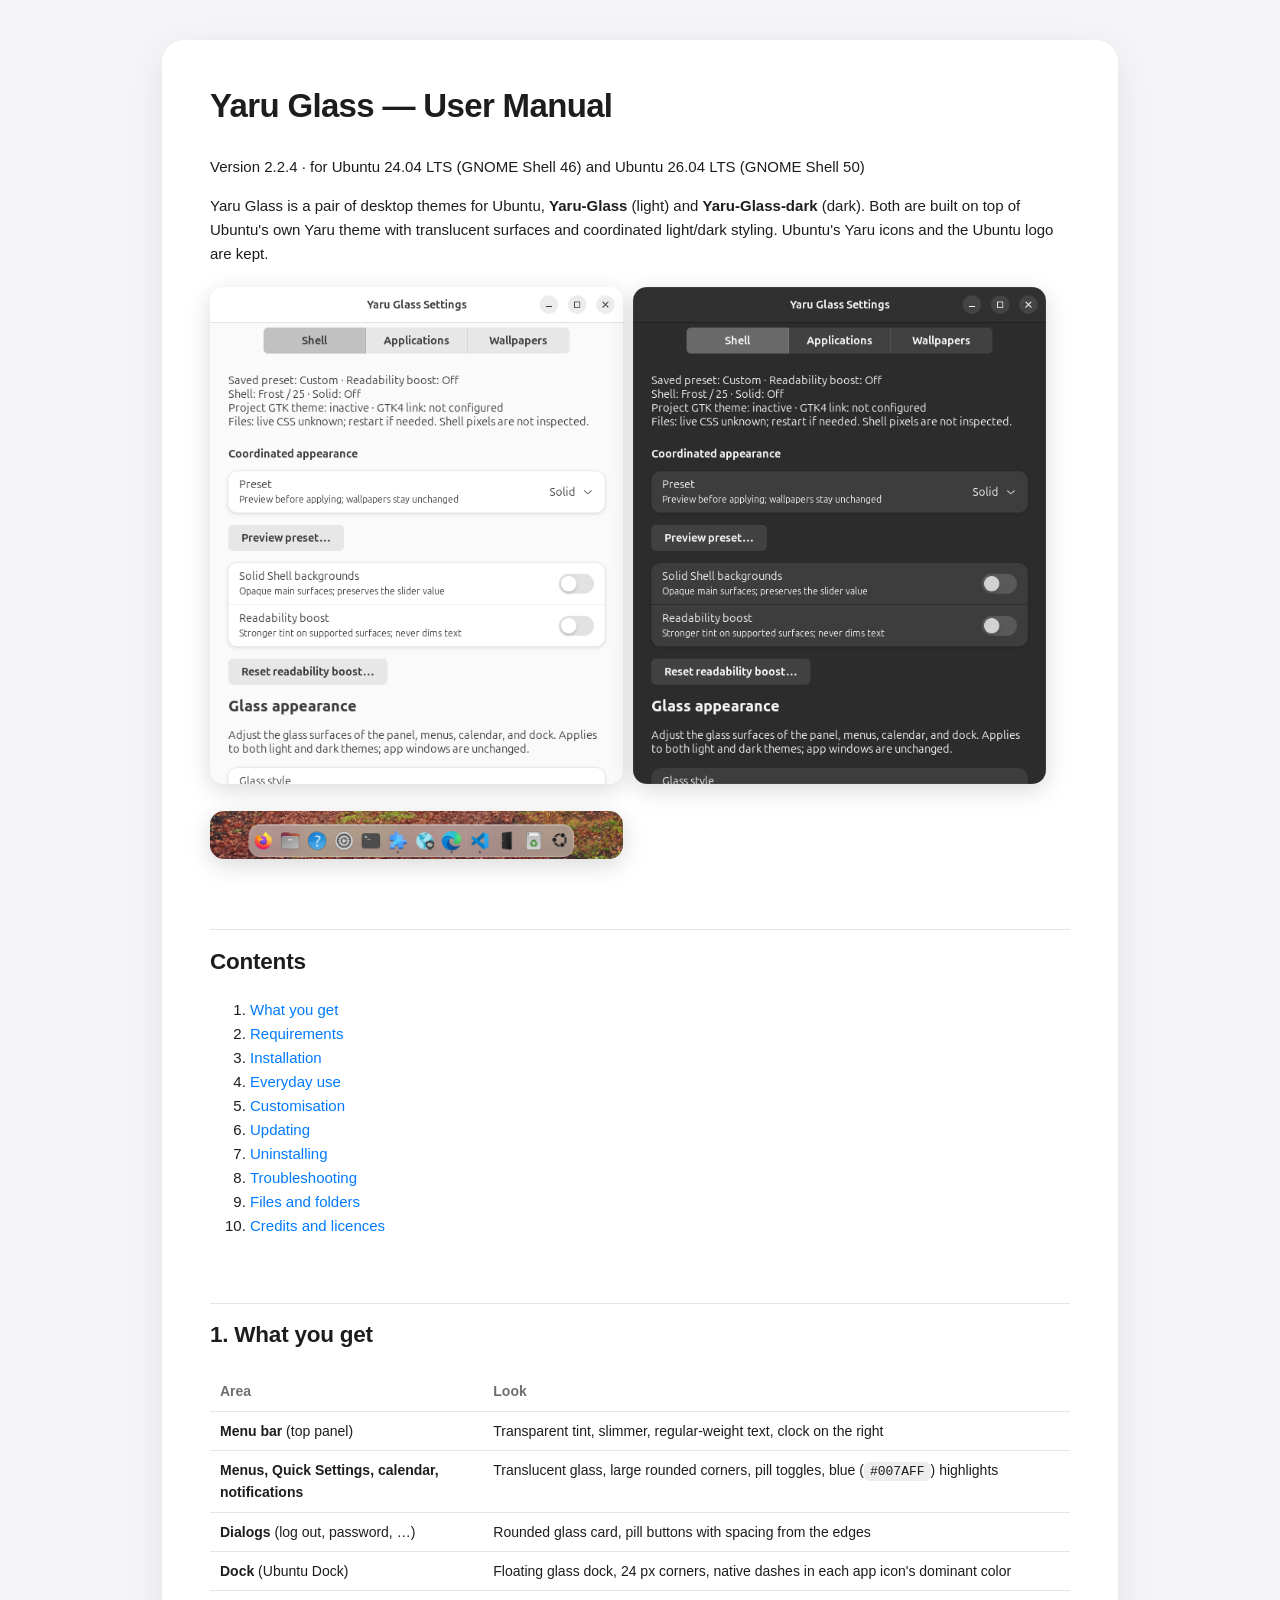
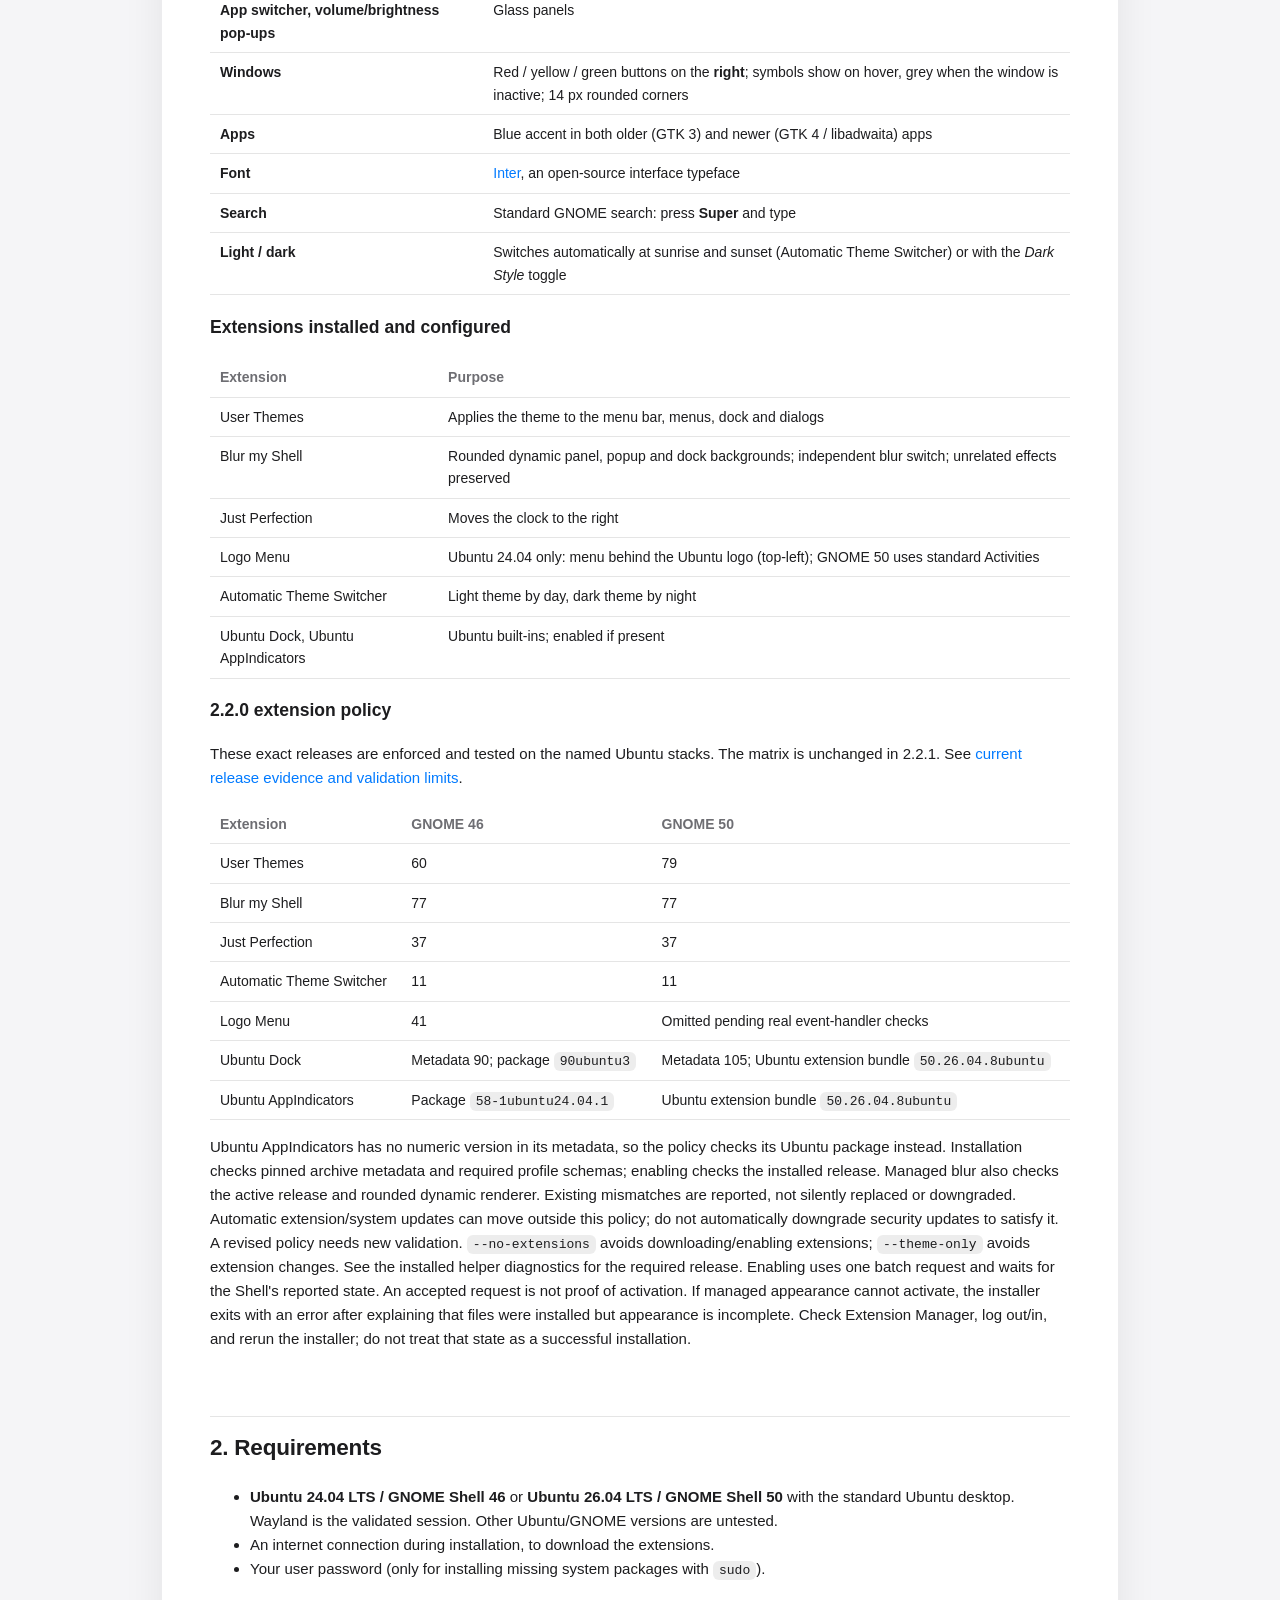
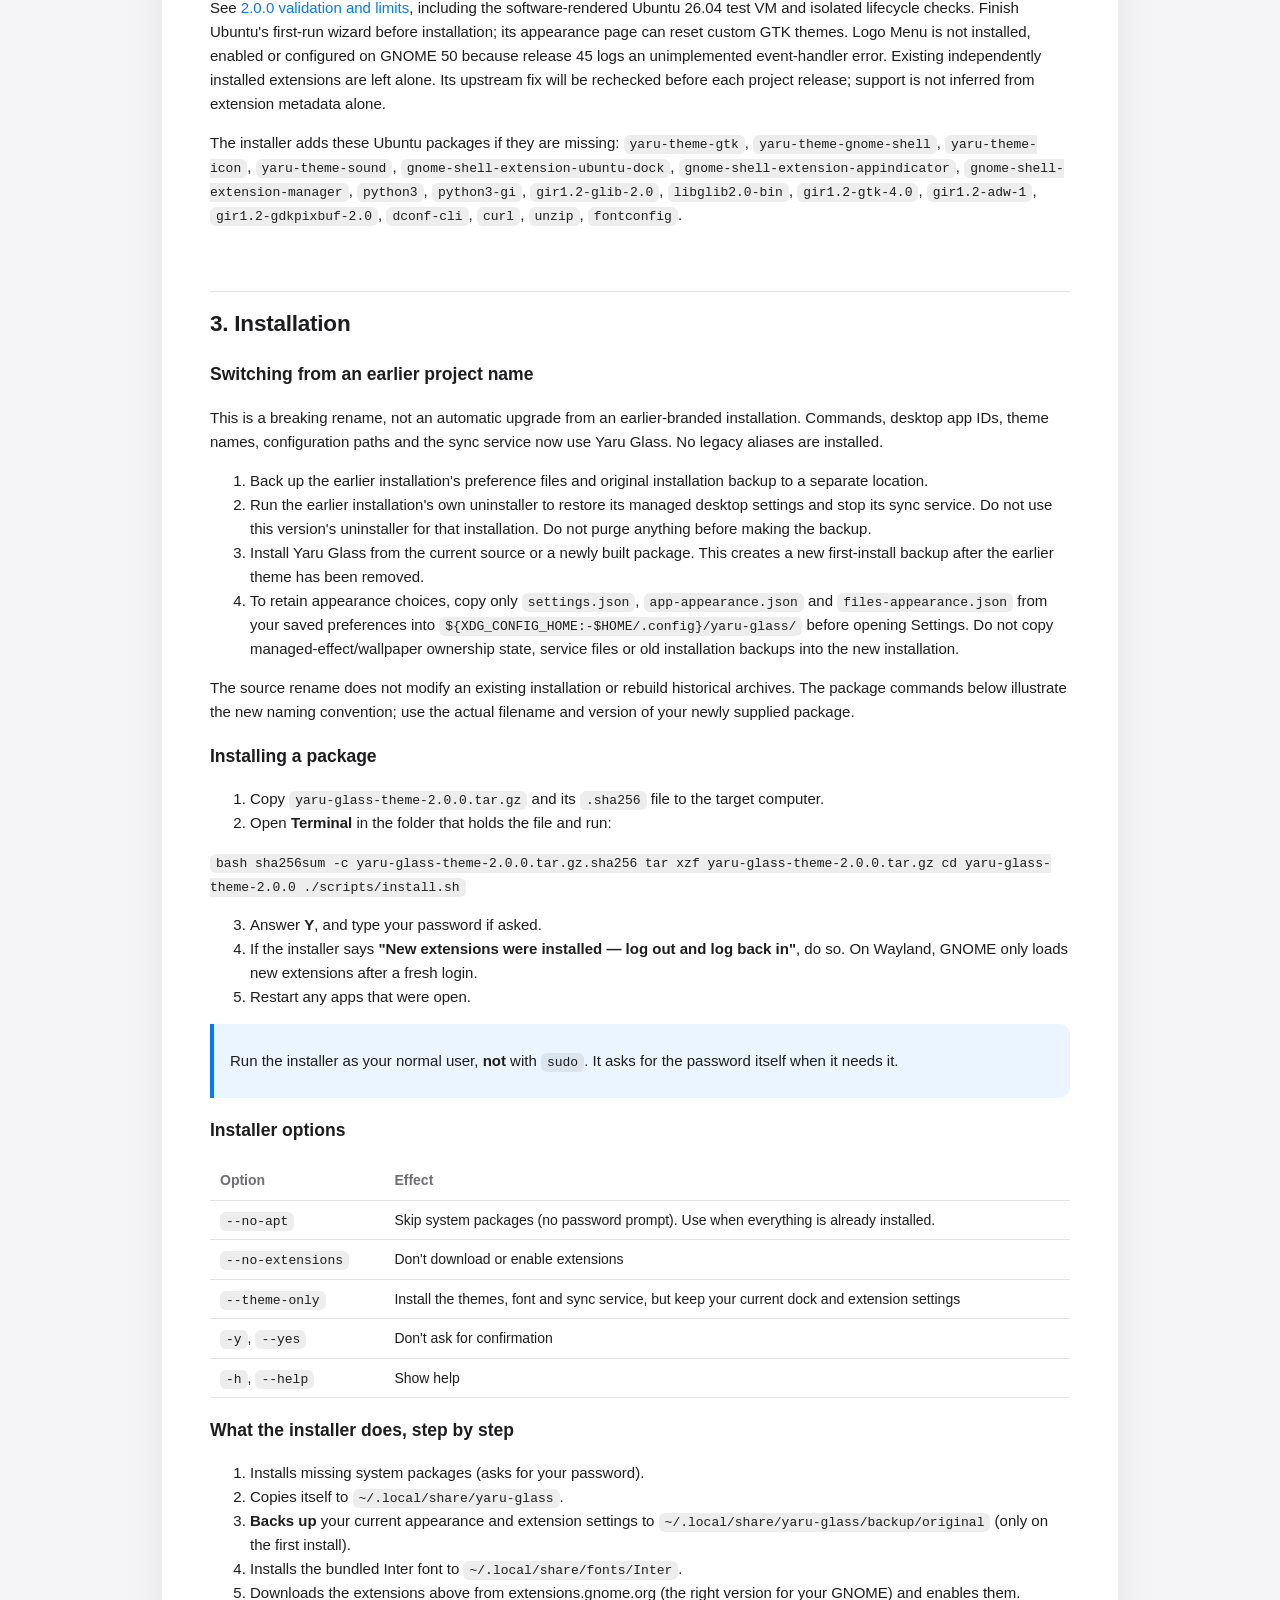
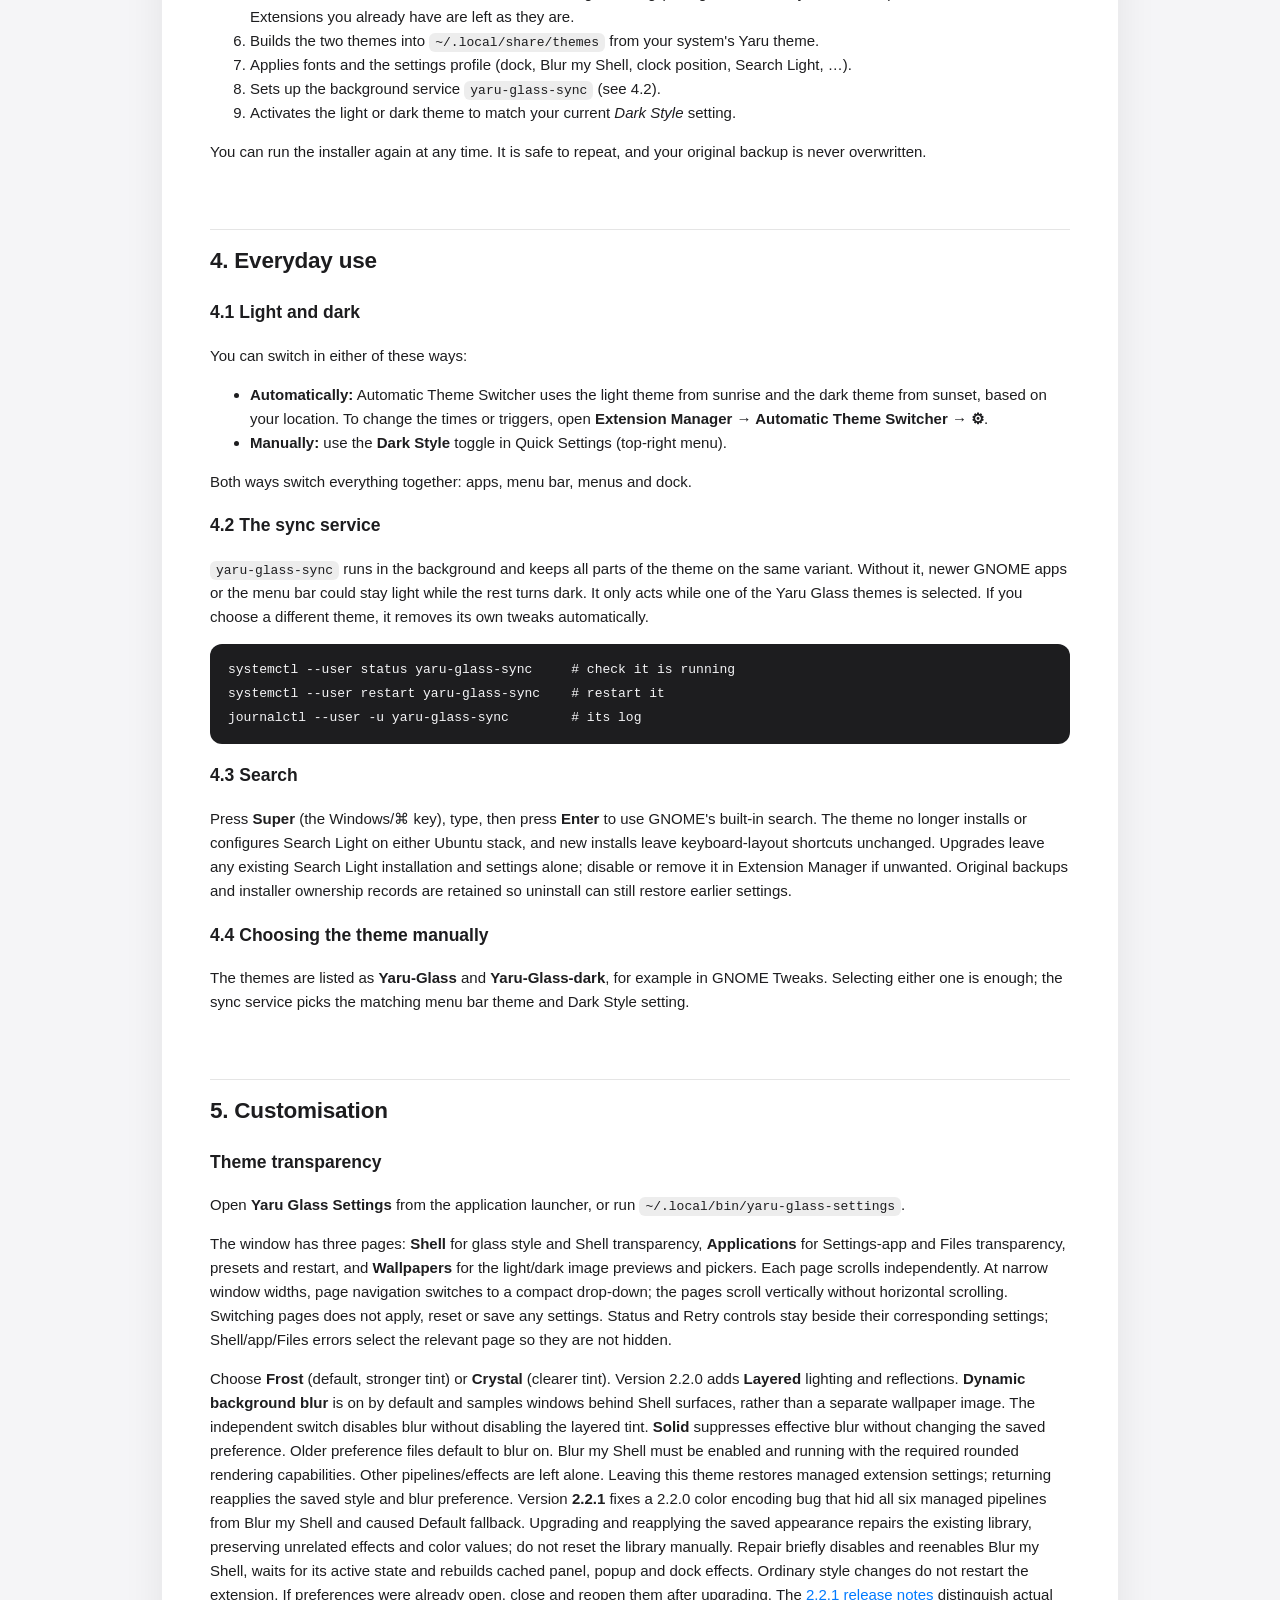
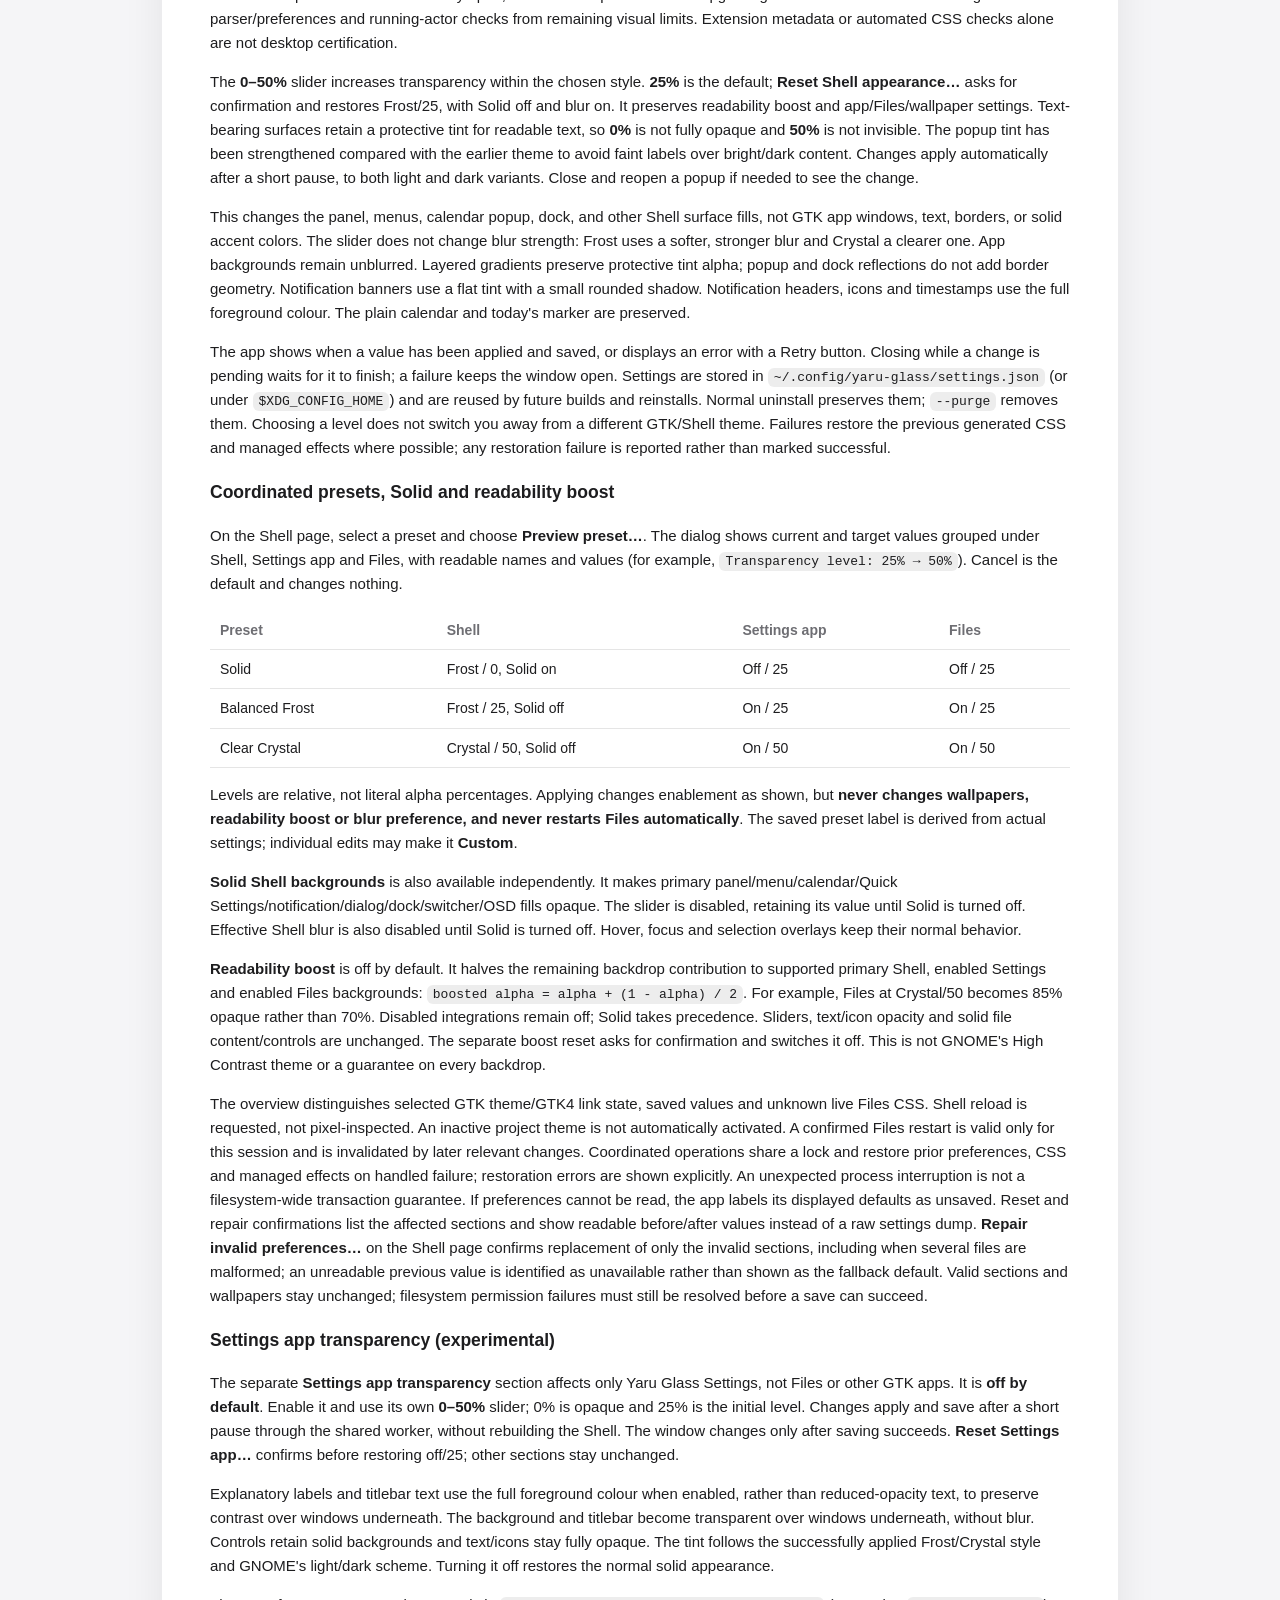
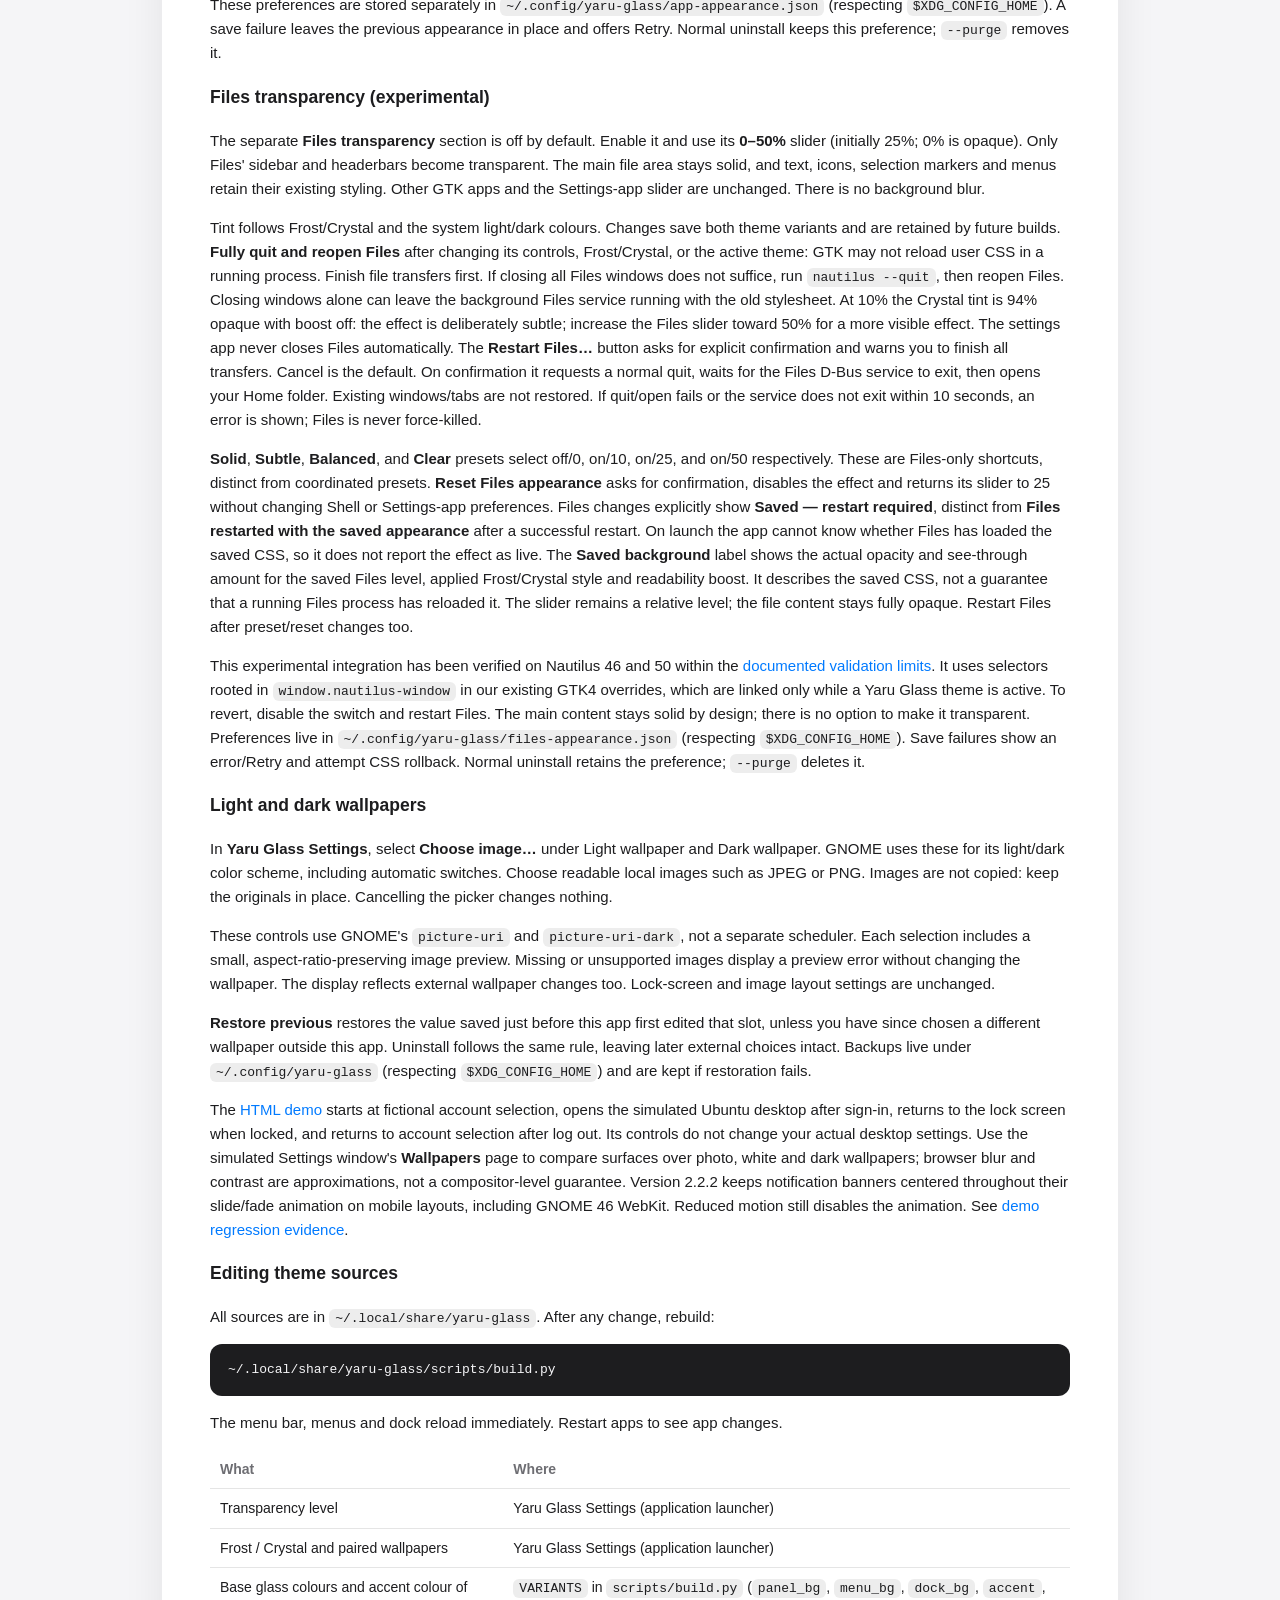
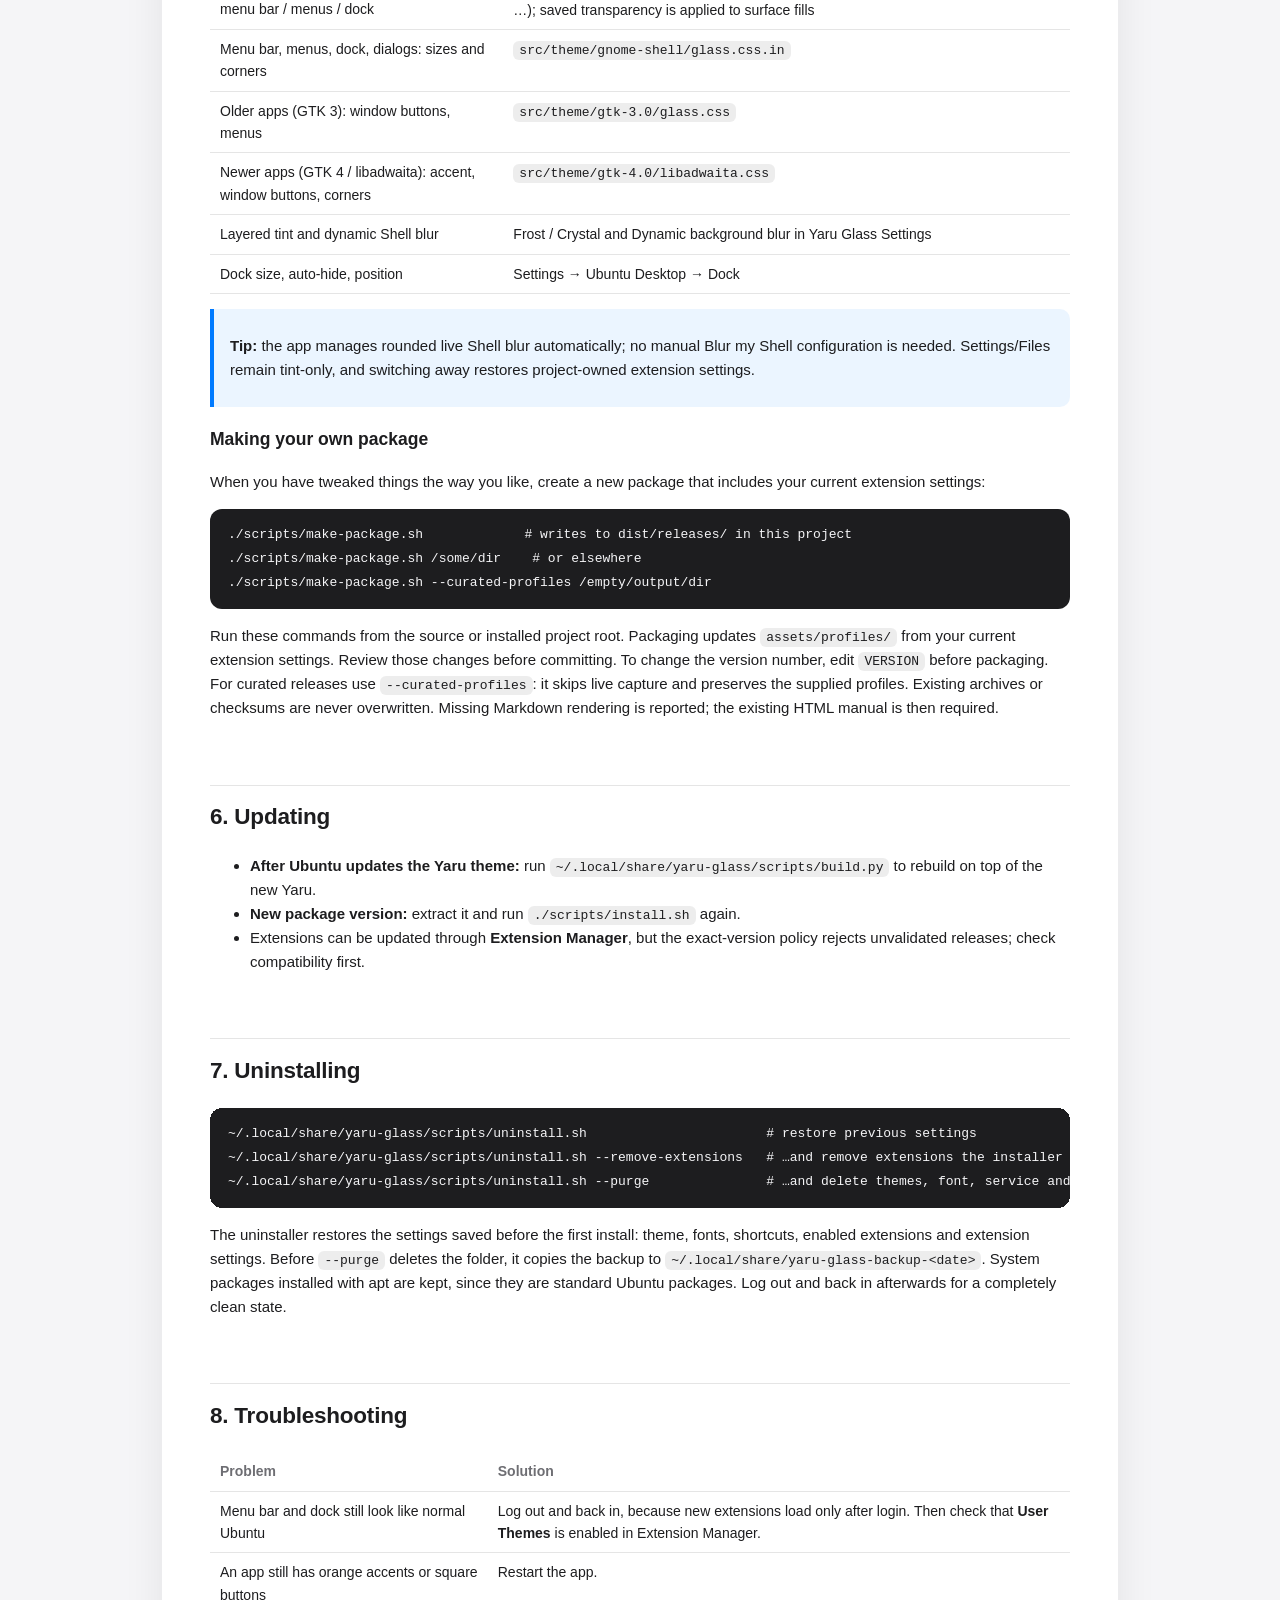
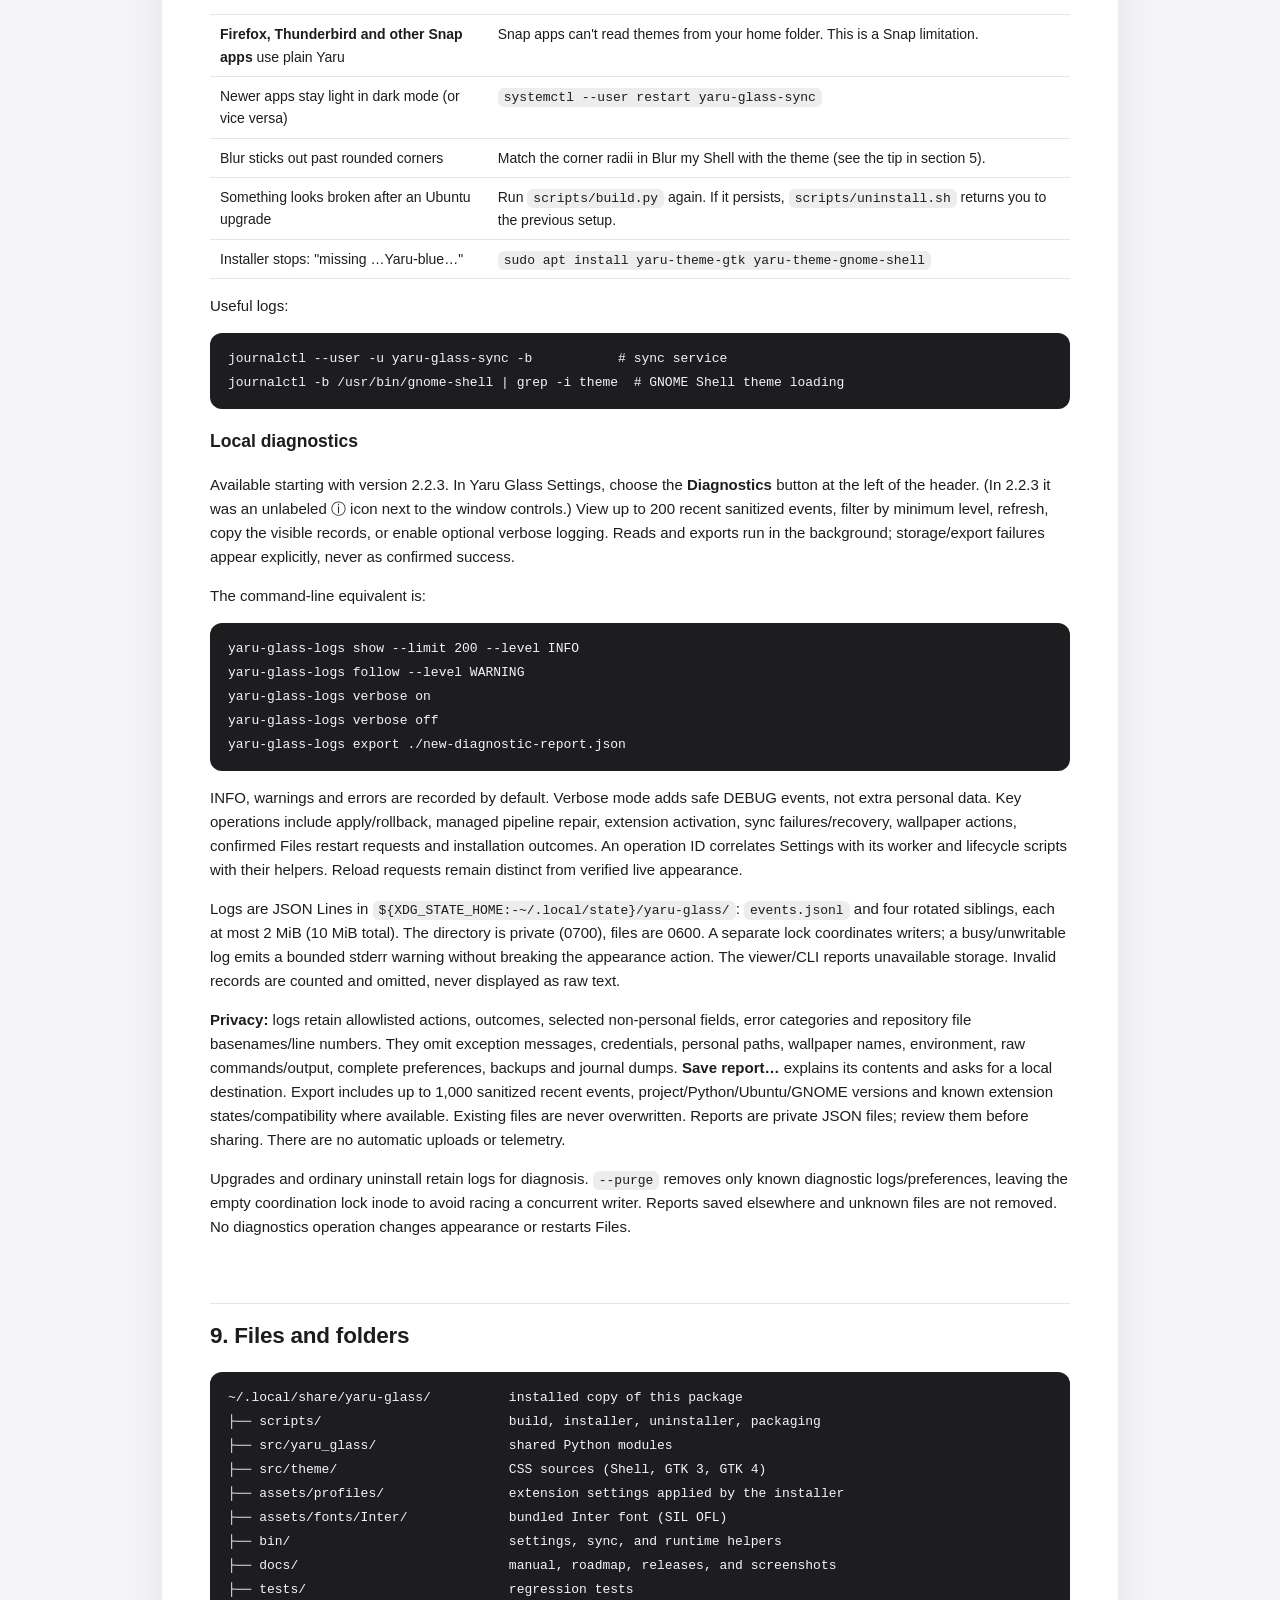
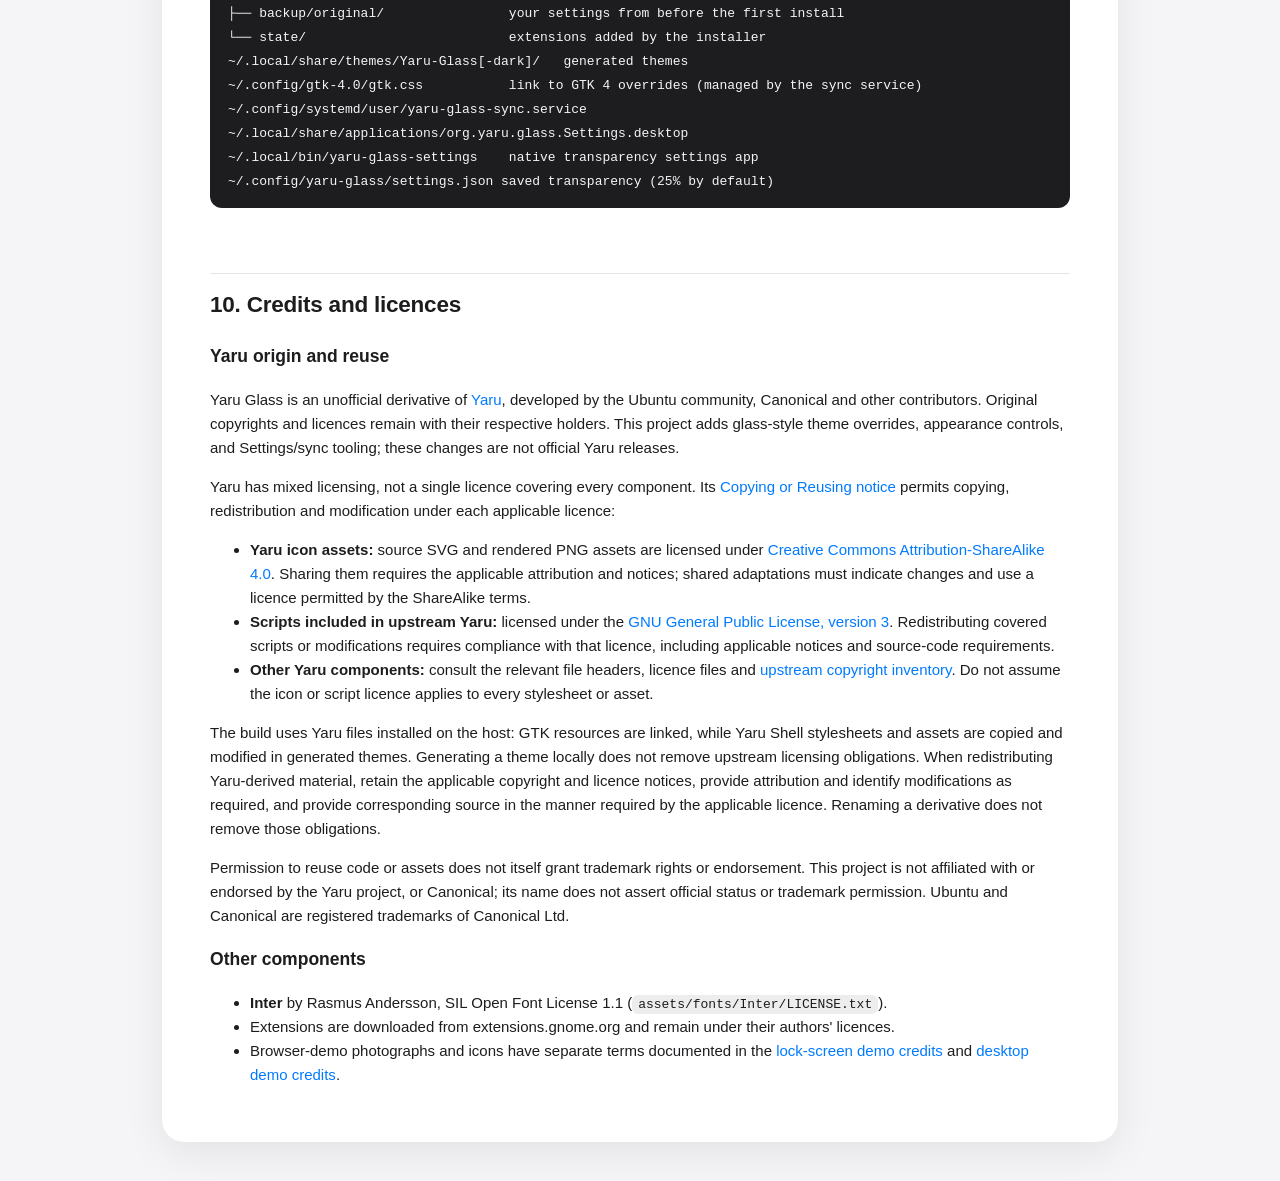
==== docs/MANUAL.html @ f19b7e02 "Initial import of Yaru Glass 2.2.4 Co-authored-by: Copilot <223556219+Copilot@users.noreply.github.c" ====
<!DOCTYPE html>
<html lang="en"><head><meta charset="utf-8"><meta name="viewport" content="width=device-width,initial-scale=1">
<title>Yaru Glass — User Manual</title><style>
:root { color-scheme: light dark; --accent: #007AFF; --bg: #f5f5f7; --card: #fff; --fg: #1d1d1f; --muted: #6e6e73; --line: rgba(0,0,0,.1); }
@media (prefers-color-scheme: dark) { :root { --accent: #0A84FF; --bg: #1c1c1e; --card: #2c2c2e; --fg: #f5f5f7; --muted: #a1a1a6; --line: rgba(255,255,255,.12); } }
body { margin: 0; background: var(--bg); color: var(--fg); font: 15px/1.6 "Inter Variable", Inter, "Ubuntu Sans", sans-serif; }
main { max-width: 860px; margin: 40px auto; padding: 40px 48px; background: var(--card); border-radius: 22px; box-shadow: 0 10px 40px rgba(0,0,0,.08); }
h1 { font-size: 2.2em; margin-top: 0; letter-spacing: -.02em; }
h2 { margin-top: 2.2em; padding-top: .6em; border-top: 1px solid var(--line); letter-spacing: -.01em; }
a { color: var(--accent); text-decoration: none; } a:hover { text-decoration: underline; }
img { max-width: 100%; border-radius: 14px; margin: 6px 6px 6px 0; box-shadow: 0 6px 24px rgba(0,0,0,.15); vertical-align: top; }
p > img { max-width: 48%; }
code { font: 13px/1.5 "Ubuntu Sans Mono", ui-monospace, monospace; background: rgba(127,127,127,.14); padding: 2px 6px; border-radius: 6px; }
pre { background: #1d1d1f; color: #f5f5f7; padding: 14px 18px; border-radius: 12px; overflow-x: auto; }
pre code { background: none; padding: 0; }
table { border-collapse: collapse; width: 100%; margin: 1em 0; font-size: 14px; }
th, td { text-align: left; padding: 8px 10px; border-bottom: 1px solid var(--line); vertical-align: top; }
th { color: var(--muted); font-weight: 600; }
blockquote { margin: 1em 0; padding: 10px 16px; border-left: 4px solid var(--accent); background: rgba(0,122,255,.08); border-radius: 0 10px 10px 0; }
hr { border: none; }
</style></head>
<body><main><h1 id="yaru-glass-user-manual">Yaru Glass — User Manual</h1>
<p>Version 2.2.4 · for Ubuntu 24.04 LTS (GNOME Shell 46) and Ubuntu 26.04 LTS (GNOME Shell 50)</p>
<p>Yaru Glass is a pair of desktop themes for Ubuntu, <strong>Yaru-Glass</strong> (light) and
<strong>Yaru-Glass-dark</strong> (dark). Both are built on top of Ubuntu's own Yaru theme with
translucent surfaces and coordinated light/dark styling. Ubuntu's Yaru icons and
the Ubuntu logo are kept.</p>
<p><img alt="Light" src="screenshots/app-light.png" /> <img alt="Dark" src="screenshots/app-dark.png" /></p>
<p><img alt="Dock" src="screenshots/dock.png" /></p>
<hr />
<h2 id="contents">Contents</h2>
<ol>
<li><a href="#1-what-you-get">What you get</a></li>
<li><a href="#2-requirements">Requirements</a></li>
<li><a href="#3-installation">Installation</a></li>
<li><a href="#4-everyday-use">Everyday use</a></li>
<li><a href="#5-customisation">Customisation</a></li>
<li><a href="#6-updating">Updating</a></li>
<li><a href="#7-uninstalling">Uninstalling</a></li>
<li><a href="#8-troubleshooting">Troubleshooting</a></li>
<li><a href="#9-files-and-folders">Files and folders</a></li>
<li><a href="#10-credits-and-licences">Credits and licences</a></li>
</ol>
<hr />
<h2 id="1-what-you-get">1. What you get</h2>
<table>
<thead>
<tr>
<th>Area</th>
<th>Look</th>
</tr>
</thead>
<tbody>
<tr>
<td><strong>Menu bar</strong> (top panel)</td>
<td>Transparent tint, slimmer, regular-weight text, clock on the right</td>
</tr>
<tr>
<td><strong>Menus, Quick Settings, calendar, notifications</strong></td>
<td>Translucent glass, large rounded corners, pill toggles, blue (<code>#007AFF</code>) highlights</td>
</tr>
<tr>
<td><strong>Dialogs</strong> (log out, password, …)</td>
<td>Rounded glass card, pill buttons with spacing from the edges</td>
</tr>
<tr>
<td><strong>Dock</strong> (Ubuntu Dock)</td>
<td>Floating glass dock, 24 px corners, native dashes in each app icon's dominant color</td>
</tr>
<tr>
<td><strong>App switcher, volume/brightness pop-ups</strong></td>
<td>Glass panels</td>
</tr>
<tr>
<td><strong>Windows</strong></td>
<td>Red / yellow / green buttons on the <strong>right</strong>; symbols show on hover, grey when the window is inactive; 14 px rounded corners</td>
</tr>
<tr>
<td><strong>Apps</strong></td>
<td>Blue accent in both older (GTK 3) and newer (GTK 4 / libadwaita) apps</td>
</tr>
<tr>
<td><strong>Font</strong></td>
<td><a href="https://rsms.me/inter/">Inter</a>, an open-source interface typeface</td>
</tr>
<tr>
<td><strong>Search</strong></td>
<td>Standard GNOME search: press <strong>Super</strong> and type</td>
</tr>
<tr>
<td><strong>Light / dark</strong></td>
<td>Switches automatically at sunrise and sunset (Automatic Theme Switcher) or with the <em>Dark Style</em> toggle</td>
</tr>
</tbody>
</table>
<h3 id="extensions-installed-and-configured">Extensions installed and configured</h3>
<table>
<thead>
<tr>
<th>Extension</th>
<th>Purpose</th>
</tr>
</thead>
<tbody>
<tr>
<td>User Themes</td>
<td>Applies the theme to the menu bar, menus, dock and dialogs</td>
</tr>
<tr>
<td>Blur my Shell</td>
<td>Rounded dynamic panel, popup and dock backgrounds; independent blur switch; unrelated effects preserved</td>
</tr>
<tr>
<td>Just Perfection</td>
<td>Moves the clock to the right</td>
</tr>
<tr>
<td>Logo Menu</td>
<td>Ubuntu 24.04 only: menu behind the Ubuntu logo (top-left); GNOME 50 uses standard Activities</td>
</tr>
<tr>
<td>Automatic Theme Switcher</td>
<td>Light theme by day, dark theme by night</td>
</tr>
<tr>
<td>Ubuntu Dock, Ubuntu AppIndicators</td>
<td>Ubuntu built-ins; enabled if present</td>
</tr>
</tbody>
</table>
<h3 id="220-extension-policy">2.2.0 extension policy</h3>
<p>These exact releases are enforced and tested on the named Ubuntu stacks.
The matrix is unchanged in 2.2.1. See
<a href="RELEASE-2.2.1.md">current release evidence and validation limits</a>.</p>
<table>
<thead>
<tr>
<th>Extension</th>
<th>GNOME 46</th>
<th>GNOME 50</th>
</tr>
</thead>
<tbody>
<tr>
<td>User Themes</td>
<td>60</td>
<td>79</td>
</tr>
<tr>
<td>Blur my Shell</td>
<td>77</td>
<td>77</td>
</tr>
<tr>
<td>Just Perfection</td>
<td>37</td>
<td>37</td>
</tr>
<tr>
<td>Automatic Theme Switcher</td>
<td>11</td>
<td>11</td>
</tr>
<tr>
<td>Logo Menu</td>
<td>41</td>
<td>Omitted pending real event-handler checks</td>
</tr>
<tr>
<td>Ubuntu Dock</td>
<td>Metadata 90; package <code>90ubuntu3</code></td>
<td>Metadata 105; Ubuntu extension bundle <code>50.26.04.8ubuntu</code></td>
</tr>
<tr>
<td>Ubuntu AppIndicators</td>
<td>Package <code>58-1ubuntu24.04.1</code></td>
<td>Ubuntu extension bundle <code>50.26.04.8ubuntu</code></td>
</tr>
</tbody>
</table>
<p>Ubuntu AppIndicators has no numeric version in its metadata, so the policy checks
its Ubuntu package instead. Installation checks pinned archive metadata and
required profile schemas; enabling checks the installed release. Managed blur
also checks the active release and rounded dynamic renderer. Existing mismatches
are reported, not silently replaced or downgraded. Automatic extension/system
updates can move outside this policy; do not automatically downgrade security
updates to satisfy it. A revised policy needs new validation.
<code>--no-extensions</code> avoids downloading/enabling extensions; <code>--theme-only</code> avoids
extension changes. See the installed helper diagnostics for the required release.
Enabling uses one batch request and waits for the Shell's reported state.
An accepted request is not proof of activation. If managed appearance cannot
activate, the installer exits with an error after explaining that files were
installed but appearance is incomplete. Check Extension Manager, log out/in,
and rerun the installer; do not treat that state as a successful installation.</p>
<hr />
<h2 id="2-requirements">2. Requirements</h2>
<ul>
<li><strong>Ubuntu 24.04 LTS / GNOME Shell 46</strong> or <strong>Ubuntu 26.04 LTS / GNOME Shell 50</strong>
  with the standard Ubuntu desktop. Wayland is the validated session.
  Other Ubuntu/GNOME versions are untested.</li>
<li>An internet connection during installation, to download the extensions.</li>
<li>Your user password (only for installing missing system packages with <code>sudo</code>).</li>
</ul>
<p>See <a href="RELEASE-2.0.0.md">2.0.0 validation and limits</a>, including the software-rendered
Ubuntu 26.04 test VM and isolated lifecycle checks. Finish Ubuntu's first-run
wizard before installation; its appearance page can reset custom GTK themes.
Logo Menu is not installed, enabled or configured
on GNOME 50 because release 45 logs an unimplemented event-handler error.
Existing independently installed extensions are left alone. Its upstream fix
will be rechecked before each project release; support is not inferred from
extension metadata alone.</p>
<p>The installer adds these Ubuntu packages if they are missing:
<code>yaru-theme-gtk</code>, <code>yaru-theme-gnome-shell</code>, <code>yaru-theme-icon</code>, <code>yaru-theme-sound</code>,
<code>gnome-shell-extension-ubuntu-dock</code>, <code>gnome-shell-extension-appindicator</code>,
<code>gnome-shell-extension-manager</code>, <code>python3</code>, <code>python3-gi</code>, <code>gir1.2-glib-2.0</code>,
<code>libglib2.0-bin</code>, <code>gir1.2-gtk-4.0</code>, <code>gir1.2-adw-1</code>, <code>gir1.2-gdkpixbuf-2.0</code>, <code>dconf-cli</code>, <code>curl</code>, <code>unzip</code>,
<code>fontconfig</code>.</p>
<hr />
<h2 id="3-installation">3. Installation</h2>
<h3 id="switching-from-an-earlier-project-name">Switching from an earlier project name</h3>
<p>This is a breaking rename, not an automatic upgrade from an earlier-branded
installation. Commands, desktop app IDs, theme names, configuration paths and
the sync service now use Yaru Glass. No legacy aliases are installed.</p>
<ol>
<li>Back up the earlier installation's preference files and original installation
  backup to a separate location.</li>
<li>Run the earlier installation's own uninstaller to restore its managed desktop
  settings and stop its sync service. Do not use this version's uninstaller for
  that installation. Do not purge anything before making the backup.</li>
<li>Install Yaru Glass from the current source or a newly built package. This
  creates a new first-install backup after the earlier theme has been removed.</li>
<li>To retain appearance choices, copy only <code>settings.json</code>, <code>app-appearance.json</code>
  and <code>files-appearance.json</code> from your saved preferences into
  <code>${XDG_CONFIG_HOME:-$HOME/.config}/yaru-glass/</code> before opening Settings.
  Do not copy managed-effect/wallpaper ownership state, service files or old
  installation backups into the new installation.</li>
</ol>
<p>The source rename does not modify an existing installation or rebuild historical
archives. The package commands below illustrate the new naming convention; use
the actual filename and version of your newly supplied package.</p>
<h3 id="installing-a-package">Installing a package</h3>
<ol>
<li>Copy <code>yaru-glass-theme-2.0.0.tar.gz</code> and its <code>.sha256</code> file to the target computer.</li>
<li>Open <strong>Terminal</strong> in the folder that holds the file and run:</li>
</ol>
<p><code>bash
   sha256sum -c yaru-glass-theme-2.0.0.tar.gz.sha256
   tar xzf yaru-glass-theme-2.0.0.tar.gz
   cd yaru-glass-theme-2.0.0
   ./scripts/install.sh</code></p>
<ol start="3">
<li>Answer <strong>Y</strong>, and type your password if asked.</li>
<li>If the installer says <strong>"New extensions were installed — log out and log back in"</strong>,
   do so. On Wayland, GNOME only loads new extensions after a fresh login.</li>
<li>Restart any apps that were open.</li>
</ol>
<blockquote>
<p>Run the installer as your normal user, <strong>not</strong> with <code>sudo</code>. It asks for the password
itself when it needs it.</p>
</blockquote>
<h3 id="installer-options">Installer options</h3>
<table>
<thead>
<tr>
<th>Option</th>
<th>Effect</th>
</tr>
</thead>
<tbody>
<tr>
<td><code>--no-apt</code></td>
<td>Skip system packages (no password prompt). Use when everything is already installed.</td>
</tr>
<tr>
<td><code>--no-extensions</code></td>
<td>Don't download or enable extensions</td>
</tr>
<tr>
<td><code>--theme-only</code></td>
<td>Install the themes, font and sync service, but keep your current dock and extension settings</td>
</tr>
<tr>
<td><code>-y</code>, <code>--yes</code></td>
<td>Don't ask for confirmation</td>
</tr>
<tr>
<td><code>-h</code>, <code>--help</code></td>
<td>Show help</td>
</tr>
</tbody>
</table>
<h3 id="what-the-installer-does-step-by-step">What the installer does, step by step</h3>
<ol>
<li>Installs missing system packages (asks for your password).</li>
<li>Copies itself to <code>~/.local/share/yaru-glass</code>.</li>
<li><strong>Backs up</strong> your current appearance and extension settings to
   <code>~/.local/share/yaru-glass/backup/original</code> (only on the first install).</li>
<li>Installs the bundled Inter font to <code>~/.local/share/fonts/Inter</code>.</li>
<li>Downloads the extensions above from extensions.gnome.org (the right version for your
   GNOME) and enables them. Extensions you already have are left as they are.</li>
<li>Builds the two themes into <code>~/.local/share/themes</code> from your system's Yaru theme.</li>
<li>Applies fonts and the settings profile (dock, Blur my Shell, clock position, Search
   Light, …).</li>
<li>Sets up the background service <code>yaru-glass-sync</code> (see 4.2).</li>
<li>Activates the light or dark theme to match your current <em>Dark Style</em> setting.</li>
</ol>
<p>You can run the installer again at any time. It is safe to repeat, and your original
backup is never overwritten.</p>
<hr />
<h2 id="4-everyday-use">4. Everyday use</h2>
<h3 id="41-light-and-dark">4.1 Light and dark</h3>
<p>You can switch in either of these ways:</p>
<ul>
<li><strong>Automatically:</strong> Automatic Theme Switcher uses the light theme from sunrise and the
  dark theme from sunset, based on your location. To change the times or triggers, open
  <strong>Extension Manager → Automatic Theme Switcher → ⚙</strong>.</li>
<li><strong>Manually:</strong> use the <strong>Dark Style</strong> toggle in Quick Settings (top-right menu).</li>
</ul>
<p>Both ways switch everything together: apps, menu bar, menus and dock.</p>
<h3 id="42-the-sync-service">4.2 The sync service</h3>
<p><code>yaru-glass-sync</code> runs in the background and keeps all parts of the theme on the same
variant. Without it, newer GNOME apps or the menu bar could stay light while the rest
turns dark. It only acts while one of the Yaru Glass themes is selected. If you choose a
different theme, it removes its own tweaks automatically.</p>
<pre><code class="language-bash">systemctl --user status yaru-glass-sync     # check it is running
systemctl --user restart yaru-glass-sync    # restart it
journalctl --user -u yaru-glass-sync        # its log
</code></pre>
<h3 id="43-search">4.3 Search</h3>
<p>Press <strong>Super</strong> (the Windows/⌘ key), type, then press <strong>Enter</strong> to use GNOME's
built-in search. The theme no longer installs or configures Search Light on either
Ubuntu stack, and new installs leave keyboard-layout shortcuts unchanged.
Upgrades leave any existing Search Light installation and settings alone; disable
or remove it in Extension Manager if unwanted. Original backups and installer
ownership records are retained so uninstall can still restore earlier settings.</p>
<h3 id="44-choosing-the-theme-manually">4.4 Choosing the theme manually</h3>
<p>The themes are listed as <strong>Yaru-Glass</strong> and <strong>Yaru-Glass-dark</strong>, for example in
GNOME Tweaks. Selecting either one is enough; the sync service picks the matching menu
bar theme and Dark Style setting.</p>
<hr />
<h2 id="5-customisation">5. Customisation</h2>
<h3 id="theme-transparency">Theme transparency</h3>
<p>Open <strong>Yaru Glass Settings</strong> from the application launcher, or run
<code>~/.local/bin/yaru-glass-settings</code>.</p>
<p>The window has three pages: <strong>Shell</strong> for glass style and Shell transparency,
<strong>Applications</strong> for Settings-app and Files transparency, presets and restart,
and <strong>Wallpapers</strong> for the light/dark image previews and pickers. Each page scrolls
independently. At narrow window widths, page navigation switches to a compact
drop-down; the pages scroll vertically without horizontal scrolling. Switching
pages does not apply, reset or save any settings.
Status and Retry controls stay beside their corresponding settings; Shell/app/Files
errors select the relevant page so they are not hidden.</p>
<p>Choose <strong>Frost</strong> (default, stronger tint) or <strong>Crystal</strong> (clearer tint).
Version 2.2.0 adds <strong>Layered</strong> lighting and reflections.
<strong>Dynamic background blur</strong> is on by default and samples windows behind Shell
surfaces, rather than a separate wallpaper image. The independent switch disables
blur without disabling the layered tint. <strong>Solid</strong> suppresses effective blur
without changing the saved preference. Older preference files default to blur on.
Blur my Shell must be enabled and running with the required rounded rendering
capabilities. Other pipelines/effects are left alone. Leaving this theme restores
managed extension settings; returning reapplies the saved style and blur preference.
Version <strong>2.2.1</strong> fixes a 2.2.0 color encoding bug that hid all six managed
pipelines from Blur my Shell and caused Default fallback. Upgrading and reapplying
the saved appearance repairs the existing library, preserving unrelated effects
and color values; do not reset the library manually. Repair briefly disables and
reenables Blur my Shell, waits for its active state and rebuilds cached panel,
popup and dock effects. Ordinary style changes do not restart the extension.
If preferences were already open, close and reopen them after upgrading.
The <a href="RELEASE-2.2.1.md">2.2.1 release notes</a> distinguish actual parser/preferences
and running-actor checks from remaining visual limits. Extension metadata or
automated CSS checks alone are not desktop certification.</p>
<p>The <strong>0–50%</strong> slider increases transparency within the chosen style. <strong>25%</strong> is the
default; <strong>Reset Shell appearance…</strong> asks for confirmation and restores Frost/25,
with Solid off and blur on. It preserves readability boost and app/Files/wallpaper settings.
Text-bearing surfaces retain a protective tint for readable text, so <strong>0%</strong> is not
fully opaque and <strong>50%</strong> is not invisible. The popup tint has been strengthened
compared with the earlier theme to avoid faint labels over bright/dark content.
Changes apply automatically after a short pause, to both light and dark variants.
Close and reopen a popup if needed to see the change.</p>
<p>This changes the panel, menus, calendar popup, dock, and other Shell surface fills,
not GTK app windows, text, borders, or solid accent colors. The slider does not
change blur strength: Frost uses a softer, stronger blur and Crystal a clearer one.
App backgrounds remain unblurred. Layered gradients preserve protective tint alpha;
popup and dock reflections do not add border geometry. Notification banners use a
flat tint with a small rounded shadow. Notification headers, icons and
timestamps use the full foreground colour. The plain calendar and today's marker
are preserved.</p>
<p>The app shows when a value has been applied and saved, or displays an error with a
Retry button. Closing while a change is pending waits for it to finish; a failure
keeps the window open. Settings are stored in
<code>~/.config/yaru-glass/settings.json</code> (or under <code>$XDG_CONFIG_HOME</code>) and are reused by
future builds and reinstalls. Normal uninstall preserves them; <code>--purge</code> removes them.
Choosing a level does not switch you away from a different GTK/Shell theme.
Failures restore the previous generated CSS and managed effects where possible;
any restoration failure is reported rather than marked successful.</p>
<h3 id="coordinated-presets-solid-and-readability-boost">Coordinated presets, Solid and readability boost</h3>
<p>On the Shell page, select a preset and choose <strong>Preview preset…</strong>. The dialog shows
current and target values grouped under Shell, Settings app and Files, with
readable names and values (for example, <code>Transparency level: 25% → 50%</code>).
Cancel is the default and changes nothing.</p>
<table>
<thead>
<tr>
<th>Preset</th>
<th>Shell</th>
<th>Settings app</th>
<th>Files</th>
</tr>
</thead>
<tbody>
<tr>
<td>Solid</td>
<td>Frost / 0, Solid on</td>
<td>Off / 25</td>
<td>Off / 25</td>
</tr>
<tr>
<td>Balanced Frost</td>
<td>Frost / 25, Solid off</td>
<td>On / 25</td>
<td>On / 25</td>
</tr>
<tr>
<td>Clear Crystal</td>
<td>Crystal / 50, Solid off</td>
<td>On / 50</td>
<td>On / 50</td>
</tr>
</tbody>
</table>
<p>Levels are relative, not literal alpha percentages. Applying changes enablement
as shown, but <strong>never changes wallpapers, readability boost or blur preference, and never restarts
Files automatically</strong>. The saved preset label is derived from actual settings;
individual edits may make it <strong>Custom</strong>.</p>
<p><strong>Solid Shell backgrounds</strong> is also available independently. It makes primary
panel/menu/calendar/Quick Settings/notification/dialog/dock/switcher/OSD fills
opaque. The slider is disabled, retaining its value until Solid is turned off.
Effective Shell blur is also disabled until Solid is turned off.
Hover, focus and selection overlays keep their normal behavior.</p>
<p><strong>Readability boost</strong> is off by default. It halves the remaining backdrop
contribution to supported primary Shell, enabled Settings and enabled Files
backgrounds: <code>boosted alpha = alpha + (1 - alpha) / 2</code>. For example, Files at
Crystal/50 becomes 85% opaque rather than 70%. Disabled integrations remain off;
Solid takes precedence. Sliders, text/icon opacity and solid file content/controls
are unchanged. The separate boost reset asks for confirmation and switches it off.
This is not GNOME's High Contrast theme or a guarantee on every backdrop.</p>
<p>The overview distinguishes selected GTK theme/GTK4 link state, saved values and
unknown live Files CSS. Shell reload is requested, not pixel-inspected. An inactive
project theme is not automatically activated. A confirmed Files restart is valid
only for this session and is invalidated by later relevant changes.
Coordinated operations share a lock and restore prior preferences, CSS and managed
effects on handled failure; restoration errors are shown explicitly. An unexpected
process interruption is not a filesystem-wide transaction guarantee.
If preferences cannot be read, the app labels its displayed defaults as unsaved.
Reset and repair confirmations list the affected sections and show readable
before/after values instead of a raw settings dump. <strong>Repair invalid preferences…</strong>
on the Shell page confirms replacement of only the invalid sections, including
when several files are malformed; an unreadable previous value is identified as
unavailable rather than shown as the fallback default.
Valid sections and wallpapers stay unchanged; filesystem permission failures
must still be resolved before a save can succeed.</p>
<h3 id="settings-app-transparency-experimental">Settings app transparency (experimental)</h3>
<p>The separate <strong>Settings app transparency</strong> section affects only Yaru Glass Settings,
not Files or other GTK apps. It is <strong>off by default</strong>. Enable it and use its own
<strong>0–50%</strong> slider; 0% is opaque and 25% is the initial level. Changes apply and save
after a short pause through the shared worker, without rebuilding the Shell.
The window changes only after saving succeeds. <strong>Reset Settings app…</strong> confirms
before restoring off/25; other sections stay unchanged.</p>
<p>Explanatory labels and titlebar text use the full foreground colour when enabled,
rather than reduced-opacity text, to preserve contrast over windows underneath.
The background and titlebar become transparent over windows underneath, without
blur. Controls retain solid backgrounds and text/icons stay fully opaque. The tint
follows the successfully applied Frost/Crystal style and GNOME's light/dark scheme.
Turning it off restores the normal solid appearance.</p>
<p>These preferences are stored separately in <code>~/.config/yaru-glass/app-appearance.json</code>
(respecting <code>$XDG_CONFIG_HOME</code>). A save failure leaves the previous appearance in
place and offers Retry. Normal uninstall keeps this preference; <code>--purge</code> removes it.</p>
<h3 id="files-transparency-experimental">Files transparency (experimental)</h3>
<p>The separate <strong>Files transparency</strong> section is off by default. Enable it and use
its <strong>0–50%</strong> slider (initially 25%; 0% is opaque). Only Files' sidebar and
headerbars become transparent. The main file area stays solid, and text, icons,
selection markers and menus retain their existing styling. Other GTK apps and
the Settings-app slider are unchanged. There is no background blur.</p>
<p>Tint follows Frost/Crystal and the system light/dark colours. Changes save both
theme variants and are retained by future builds. <strong>Fully quit and reopen Files</strong>
after changing its controls, Frost/Crystal, or the active theme: GTK may not reload
user CSS in a running process. Finish file transfers first. If closing all Files
windows does not suffice, run <code>nautilus --quit</code>, then reopen Files. Closing windows
alone can leave the background Files service running with the old stylesheet.
At 10% the Crystal tint is 94% opaque with boost off: the effect is deliberately subtle;
increase the Files slider toward 50% for a more visible effect. The settings app
never closes Files automatically. The <strong>Restart Files…</strong> button asks for explicit
confirmation and warns you to finish all transfers. Cancel is the default.
On confirmation it requests a normal quit, waits for the Files D-Bus service to
exit, then opens your Home folder. Existing windows/tabs are not restored.
If quit/open fails or the service does not exit within 10 seconds, an error is
shown; Files is never force-killed.</p>
<p><strong>Solid</strong>, <strong>Subtle</strong>, <strong>Balanced</strong>, and <strong>Clear</strong> presets select off/0, on/10,
on/25, and on/50 respectively. These are Files-only shortcuts, distinct from
coordinated presets. <strong>Reset Files appearance</strong> asks for confirmation, disables the effect and
returns its slider to 25 without changing Shell or Settings-app preferences.
Files changes explicitly show <strong>Saved — restart required</strong>, distinct from
<strong>Files restarted with the saved appearance</strong> after a successful restart.
On launch the app cannot know whether Files has loaded the saved CSS, so it does
not report the effect as live.
The <strong>Saved background</strong> label shows the actual opacity and see-through amount
for the saved Files level, applied Frost/Crystal style and readability boost. It describes the saved
CSS, not a guarantee that a running Files process has reloaded it. The slider
remains a relative level; the file content stays fully opaque. Restart Files
after preset/reset changes too.</p>
<p>This experimental integration has been verified on Nautilus 46 and 50 within
the <a href="RELEASE-2.0.0.md">documented validation limits</a>. It uses selectors rooted in
<code>window.nautilus-window</code> in our existing GTK4 overrides, which are linked only while
a Yaru Glass theme is active. To revert, disable the switch and restart Files.
The main content stays solid by design; there is no option to make it transparent.
Preferences live in <code>~/.config/yaru-glass/files-appearance.json</code> (respecting
<code>$XDG_CONFIG_HOME</code>). Save failures show an error/Retry and attempt CSS rollback.
Normal uninstall retains the preference; <code>--purge</code> deletes it.</p>
<h3 id="light-and-dark-wallpapers">Light and dark wallpapers</h3>
<p>In <strong>Yaru Glass Settings</strong>, select <strong>Choose image…</strong> under Light wallpaper and Dark
wallpaper. GNOME uses these for its light/dark color scheme, including automatic
switches. Choose readable local images such as JPEG or PNG. Images are not copied:
keep the originals in place. Cancelling the picker changes nothing.</p>
<p>These controls use GNOME's <code>picture-uri</code> and <code>picture-uri-dark</code>, not a separate
scheduler. Each selection includes a small, aspect-ratio-preserving image preview.
Missing or unsupported images display a preview error without changing the wallpaper.
The display reflects external wallpaper changes too. Lock-screen and
image layout settings are unchanged.</p>
<p><strong>Restore previous</strong> restores the value saved just before this app first edited
that slot, unless you have since chosen a different wallpaper outside this app.
Uninstall follows the same rule, leaving later external choices intact.
Backups live under <code>~/.config/yaru-glass</code> (respecting <code>$XDG_CONFIG_HOME</code>) and are
kept if restoration fails.</p>
<p>The <a href="../demo/index.html">HTML demo</a> starts at fictional account selection, opens
the simulated Ubuntu desktop after sign-in, returns to the lock screen when
locked, and returns to account selection after log out. Its controls do not
change your actual desktop settings. Use the simulated Settings window's
<strong>Wallpapers</strong> page to compare surfaces over photo, white and dark wallpapers;
browser blur and contrast are approximations, not a compositor-level guarantee.
Version 2.2.2 keeps notification banners centered throughout their slide/fade
animation on mobile layouts, including GNOME 46 WebKit. Reduced motion still
disables the animation. See <a href="RELEASE-2.2.2.md">demo regression evidence</a>.</p>
<h3 id="editing-theme-sources">Editing theme sources</h3>
<p>All sources are in <code>~/.local/share/yaru-glass</code>. After any change, rebuild:</p>
<pre><code class="language-bash">~/.local/share/yaru-glass/scripts/build.py
</code></pre>
<p>The menu bar, menus and dock reload immediately. Restart apps to see app changes.</p>
<table>
<thead>
<tr>
<th>What</th>
<th>Where</th>
</tr>
</thead>
<tbody>
<tr>
<td>Transparency level</td>
<td>Yaru Glass Settings (application launcher)</td>
</tr>
<tr>
<td>Frost / Crystal and paired wallpapers</td>
<td>Yaru Glass Settings (application launcher)</td>
</tr>
<tr>
<td>Base glass colours and accent colour of menu bar / menus / dock</td>
<td><code>VARIANTS</code> in <code>scripts/build.py</code> (<code>panel_bg</code>, <code>menu_bg</code>, <code>dock_bg</code>, <code>accent</code>, …); saved transparency is applied to surface fills</td>
</tr>
<tr>
<td>Menu bar, menus, dock, dialogs: sizes and corners</td>
<td><code>src/theme/gnome-shell/glass.css.in</code></td>
</tr>
<tr>
<td>Older apps (GTK 3): window buttons, menus</td>
<td><code>src/theme/gtk-3.0/glass.css</code></td>
</tr>
<tr>
<td>Newer apps (GTK 4 / libadwaita): accent, window buttons, corners</td>
<td><code>src/theme/gtk-4.0/libadwaita.css</code></td>
</tr>
<tr>
<td>Layered tint and dynamic Shell blur</td>
<td>Frost / Crystal and Dynamic background blur in Yaru Glass Settings</td>
</tr>
<tr>
<td>Dock size, auto-hide, position</td>
<td>Settings → Ubuntu Desktop → Dock</td>
</tr>
</tbody>
</table>
<blockquote>
<p><strong>Tip:</strong> the app manages rounded live Shell blur automatically; no manual Blur my
Shell configuration is needed. Settings/Files remain tint-only, and switching
away restores project-owned extension settings.</p>
</blockquote>
<h3 id="making-your-own-package">Making your own package</h3>
<p>When you have tweaked things the way you like, create a new package that includes your
current extension settings:</p>
<pre><code class="language-bash">./scripts/make-package.sh             # writes to dist/releases/ in this project
./scripts/make-package.sh /some/dir    # or elsewhere
./scripts/make-package.sh --curated-profiles /empty/output/dir
</code></pre>
<p>Run these commands from the source or installed project root. Packaging updates
<code>assets/profiles/</code> from your current extension settings. Review those changes
before committing. To change the version number, edit <code>VERSION</code> before packaging.
For curated releases use <code>--curated-profiles</code>: it skips live capture and preserves
the supplied profiles. Existing archives or checksums are never overwritten.
Missing Markdown rendering is reported; the existing HTML manual is then required.</p>
<hr />
<h2 id="6-updating">6. Updating</h2>
<ul>
<li><strong>After Ubuntu updates the Yaru theme:</strong> run <code>~/.local/share/yaru-glass/scripts/build.py</code>
  to rebuild on top of the new Yaru.</li>
<li><strong>New package version:</strong> extract it and run <code>./scripts/install.sh</code> again.</li>
<li>Extensions can be updated through <strong>Extension Manager</strong>, but the
  exact-version policy rejects unvalidated releases; check compatibility first.</li>
</ul>
<hr />
<h2 id="7-uninstalling">7. Uninstalling</h2>
<pre><code class="language-bash">~/.local/share/yaru-glass/scripts/uninstall.sh                       # restore previous settings
~/.local/share/yaru-glass/scripts/uninstall.sh --remove-extensions   # …and remove extensions the installer added
~/.local/share/yaru-glass/scripts/uninstall.sh --purge               # …and delete themes, font, service and files
</code></pre>
<p>The uninstaller restores the settings saved before the first install: theme, fonts,
shortcuts, enabled extensions and extension settings. Before <code>--purge</code> deletes the
folder, it copies the backup to <code>~/.local/share/yaru-glass-backup-&lt;date&gt;</code>.
System packages installed with apt are kept, since they are standard Ubuntu packages.
Log out and back in afterwards for a completely clean state.</p>
<hr />
<h2 id="8-troubleshooting">8. Troubleshooting</h2>
<table>
<thead>
<tr>
<th>Problem</th>
<th>Solution</th>
</tr>
</thead>
<tbody>
<tr>
<td>Menu bar and dock still look like normal Ubuntu</td>
<td>Log out and back in, because new extensions load only after login. Then check that <strong>User Themes</strong> is enabled in Extension Manager.</td>
</tr>
<tr>
<td>An app still has orange accents or square buttons</td>
<td>Restart the app.</td>
</tr>
<tr>
<td><strong>Firefox, Thunderbird and other Snap apps</strong> use plain Yaru</td>
<td>Snap apps can't read themes from your home folder. This is a Snap limitation.</td>
</tr>
<tr>
<td>Newer apps stay light in dark mode (or vice versa)</td>
<td><code>systemctl --user restart yaru-glass-sync</code></td>
</tr>
<tr>
<td>Blur sticks out past rounded corners</td>
<td>Match the corner radii in Blur my Shell with the theme (see the tip in section 5).</td>
</tr>
<tr>
<td>Something looks broken after an Ubuntu upgrade</td>
<td>Run <code>scripts/build.py</code> again. If it persists, <code>scripts/uninstall.sh</code> returns you to the previous setup.</td>
</tr>
<tr>
<td>Installer stops: "missing …Yaru-blue…"</td>
<td><code>sudo apt install yaru-theme-gtk yaru-theme-gnome-shell</code></td>
</tr>
</tbody>
</table>
<p>Useful logs:</p>
<pre><code class="language-bash">journalctl --user -u yaru-glass-sync -b           # sync service
journalctl -b /usr/bin/gnome-shell | grep -i theme  # GNOME Shell theme loading
</code></pre>
<h3 id="local-diagnostics">Local diagnostics</h3>
<p>Available starting with version 2.2.3.
In Yaru Glass Settings, choose the <strong>Diagnostics</strong> button at the left of the
header. (In 2.2.3 it was an unlabeled ⓘ icon next to the window controls.) View up to 200
recent sanitized events, filter by minimum level, refresh, copy the visible
records, or enable optional verbose logging. Reads and exports run in the
background; storage/export failures appear explicitly, never as confirmed success.</p>
<p>The command-line equivalent is:</p>
<pre><code class="language-bash">yaru-glass-logs show --limit 200 --level INFO
yaru-glass-logs follow --level WARNING
yaru-glass-logs verbose on
yaru-glass-logs verbose off
yaru-glass-logs export ./new-diagnostic-report.json
</code></pre>
<p>INFO, warnings and errors are recorded by default. Verbose mode adds safe DEBUG
events, not extra personal data. Key operations include apply/rollback, managed
pipeline repair, extension activation, sync failures/recovery, wallpaper actions,
confirmed Files restart requests and installation outcomes. An operation ID
correlates Settings with its worker and lifecycle scripts with their helpers.
Reload requests remain distinct from verified live appearance.</p>
<p>Logs are JSON Lines in <code>${XDG_STATE_HOME:-~/.local/state}/yaru-glass/</code>:
<code>events.jsonl</code> and four rotated siblings, each at most 2 MiB (10 MiB total).
The directory is private (0700), files are 0600. A separate lock coordinates
writers; a busy/unwritable log emits a bounded stderr warning without breaking
the appearance action. The viewer/CLI reports unavailable storage. Invalid
records are counted and omitted, never displayed as raw text.</p>
<p><strong>Privacy:</strong> logs retain allowlisted actions, outcomes, selected non-personal
fields, error categories and repository file basenames/line numbers. They omit
exception messages, credentials, personal paths, wallpaper names, environment,
raw commands/output, complete preferences, backups and journal dumps.
<strong>Save report…</strong> explains its contents and asks for a local destination.
Export includes up to 1,000 sanitized recent events, project/Python/Ubuntu/GNOME
versions and known extension states/compatibility where available. Existing files
are never overwritten. Reports are private JSON files; review them before sharing.
There are no automatic uploads or telemetry.</p>
<p>Upgrades and ordinary uninstall retain logs for diagnosis. <code>--purge</code> removes only
known diagnostic logs/preferences, leaving the empty coordination lock inode to
avoid racing a concurrent writer. Reports saved elsewhere and unknown files are
not removed. No diagnostics operation changes appearance or restarts Files.</p>
<hr />
<h2 id="9-files-and-folders">9. Files and folders</h2>
<pre><code>~/.local/share/yaru-glass/          installed copy of this package
├── scripts/                        build, installer, uninstaller, packaging
├── src/yaru_glass/                 shared Python modules
├── src/theme/                      CSS sources (Shell, GTK 3, GTK 4)
├── assets/profiles/                extension settings applied by the installer
├── assets/fonts/Inter/             bundled Inter font (SIL OFL)
├── bin/                            settings, sync, and runtime helpers
├── docs/                           manual, roadmap, releases, and screenshots
├── tests/                          regression tests
├── backup/original/                your settings from before the first install
└── state/                          extensions added by the installer
~/.local/share/themes/Yaru-Glass[-dark]/   generated themes
~/.config/gtk-4.0/gtk.css           link to GTK 4 overrides (managed by the sync service)
~/.config/systemd/user/yaru-glass-sync.service
~/.local/share/applications/org.yaru.glass.Settings.desktop
~/.local/bin/yaru-glass-settings    native transparency settings app
~/.config/yaru-glass/settings.json saved transparency (25% by default)
</code></pre>
<hr />
<h2 id="10-credits-and-licences">10. Credits and licences</h2>
<h3 id="yaru-origin-and-reuse">Yaru origin and reuse</h3>
<p>Yaru Glass is an unofficial derivative of <a href="https://github.com/ubuntu/yaru">Yaru</a>,
developed by the Ubuntu community, Canonical and other contributors. Original
copyrights and licences remain with their respective holders. This project adds
glass-style theme overrides, appearance controls, and Settings/sync tooling; these
changes are not official Yaru releases.</p>
<p>Yaru has mixed licensing, not a single licence covering every component. Its
<a href="https://github.com/ubuntu/yaru#copying-or-reusing">Copying or Reusing notice</a>
permits copying, redistribution and modification under each applicable licence:</p>
<ul>
<li><strong>Yaru icon assets:</strong> source SVG and rendered PNG assets are licensed under
  <a href="https://creativecommons.org/licenses/by-sa/4.0/">Creative Commons Attribution-ShareAlike 4.0</a>.
  Sharing them requires the applicable attribution and notices; shared adaptations
  must indicate changes and use a licence permitted by the ShareAlike terms.</li>
<li><strong>Scripts included in upstream Yaru:</strong> licensed under the
  <a href="https://www.gnu.org/licenses/gpl-3.0.html">GNU General Public License, version 3</a>.
  Redistributing covered scripts or modifications requires compliance with that
  licence, including applicable notices and source-code requirements.</li>
<li><strong>Other Yaru components:</strong> consult the relevant file headers, licence files and
  <a href="https://github.com/ubuntu/yaru/blob/master/debian/copyright">upstream copyright inventory</a>.
  Do not assume the icon or script licence applies to every stylesheet or asset.</li>
</ul>
<p>The build uses Yaru files installed on the host: GTK resources are linked, while
Yaru Shell stylesheets and assets are copied and modified in generated themes.
Generating a theme locally does not remove upstream licensing obligations.
When redistributing Yaru-derived material, retain the applicable copyright and
licence notices, provide attribution and identify modifications as required, and
provide corresponding source in the manner required by the applicable licence.
Renaming a derivative does not remove those obligations.</p>
<p>Permission to reuse code or assets does not itself grant trademark rights or
endorsement. This project is not affiliated with or endorsed by the Yaru project,
or Canonical; its name does not assert official status or trademark permission.
Ubuntu and Canonical are registered trademarks of Canonical Ltd.</p>
<h3 id="other-components">Other components</h3>
<ul>
<li><strong>Inter</strong> by Rasmus Andersson, SIL Open Font License 1.1 (<code>assets/fonts/Inter/LICENSE.txt</code>).</li>
<li>Extensions are downloaded from extensions.gnome.org and remain under their authors'
  licences.</li>
<li>Browser-demo photographs and icons have separate terms documented in the
  <a href="../demo/demo-assets/lockscreen/ATTRIBUTION.md">lock-screen demo credits</a> and
  <a href="../demo/demo-assets/desktop/ATTRIBUTION.md">desktop demo credits</a>.</li>
</ul></main></body></html>
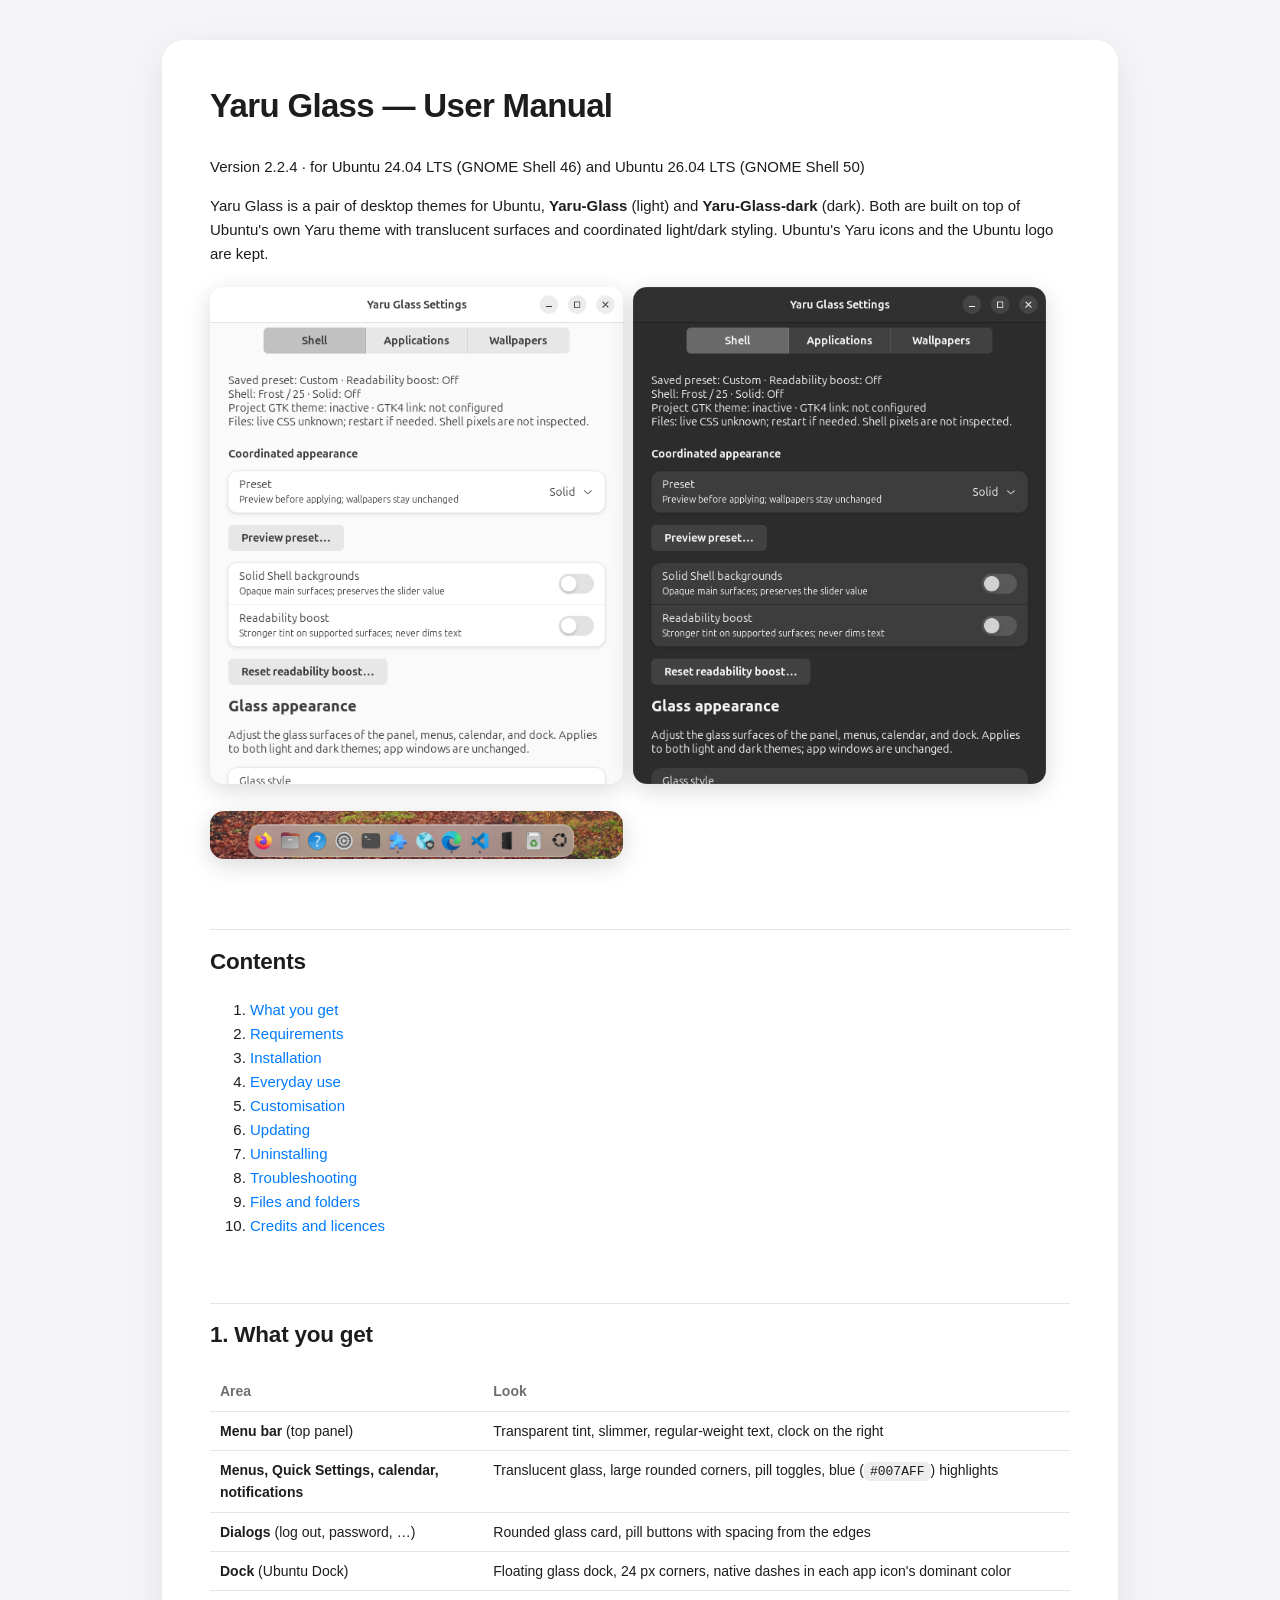
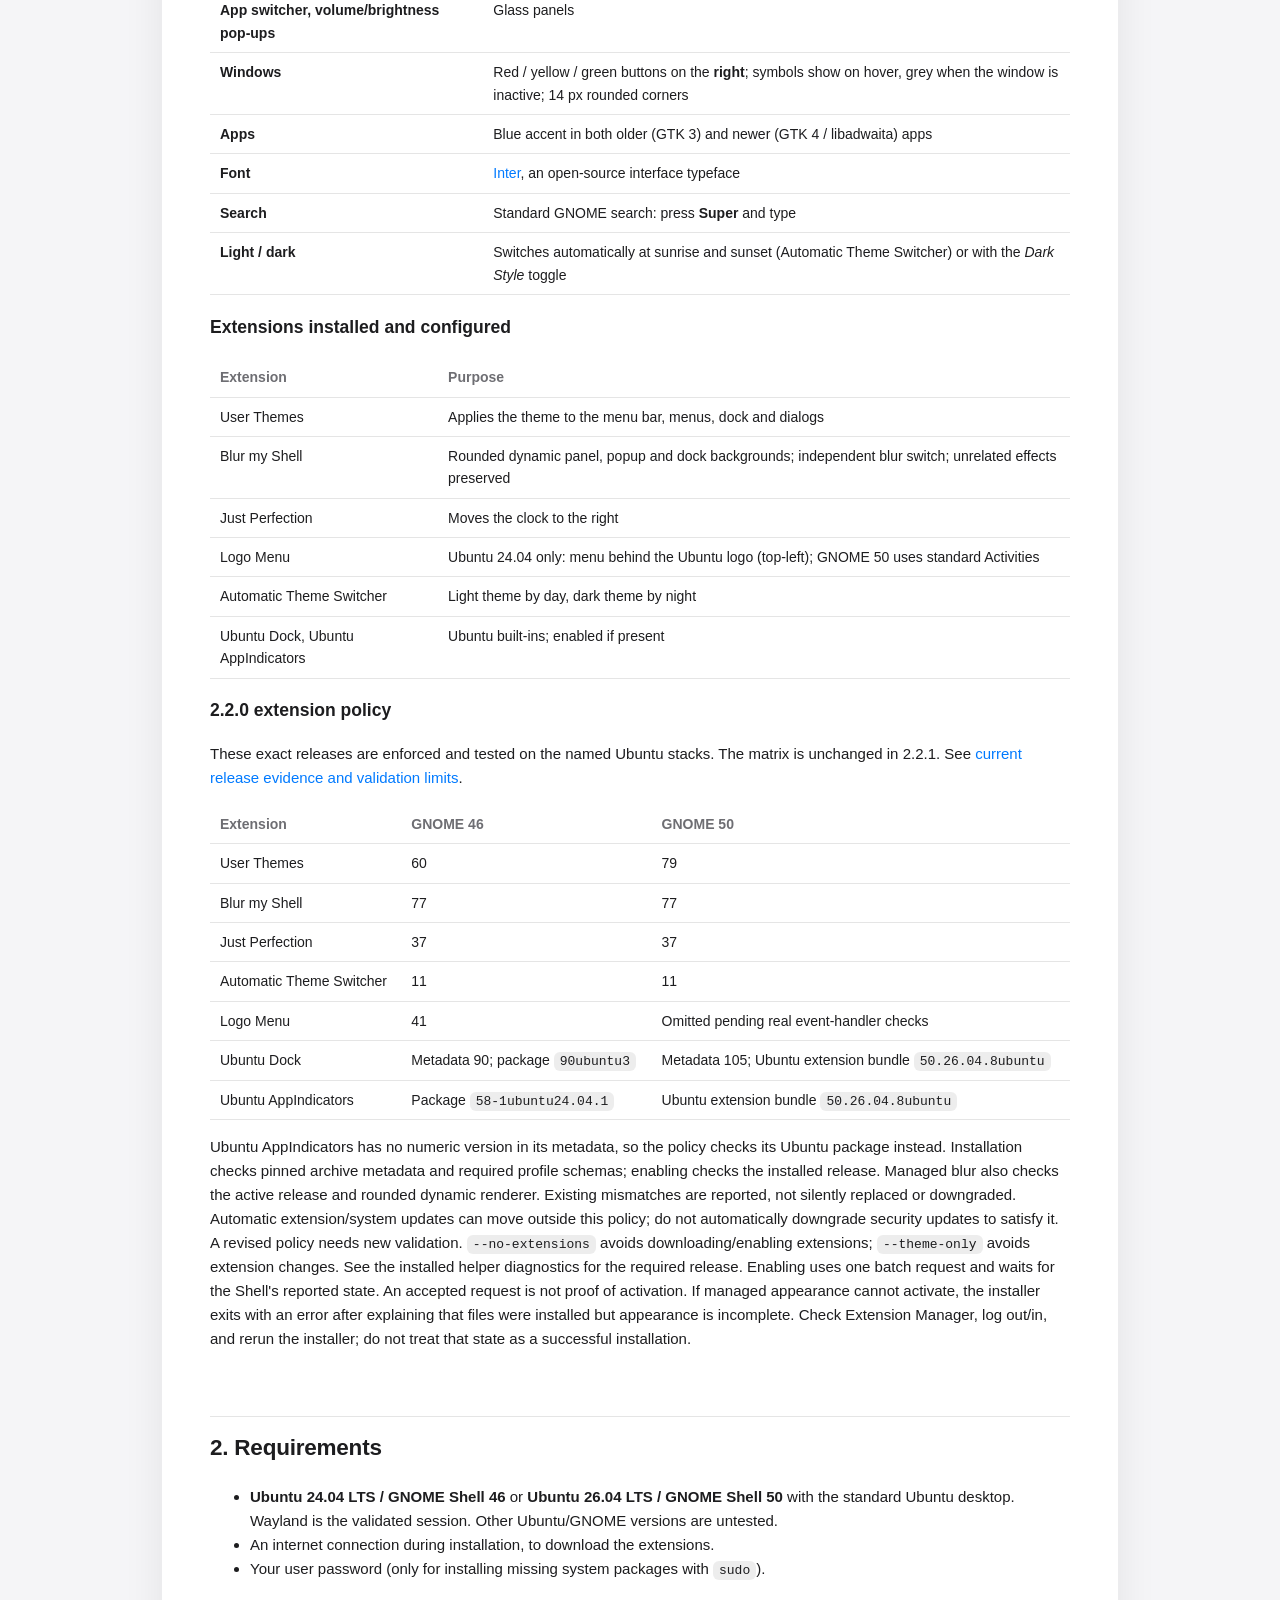
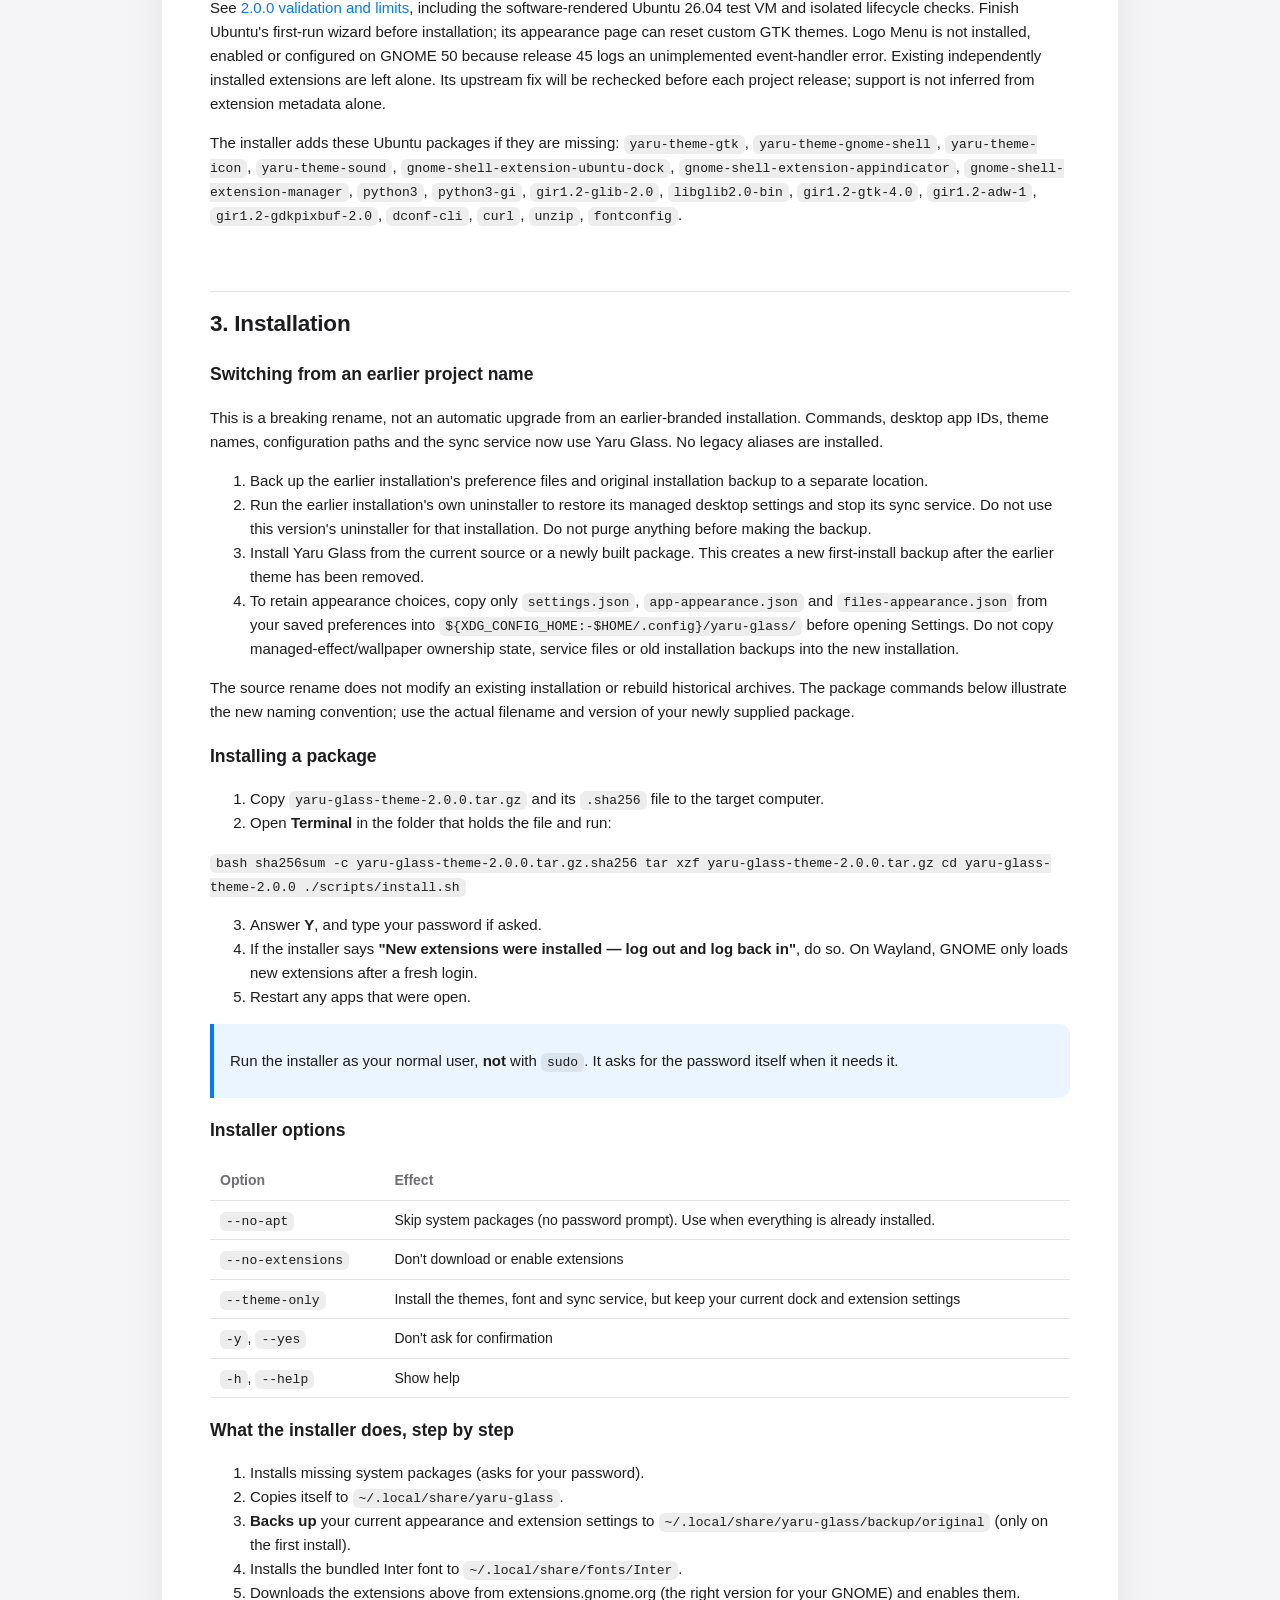
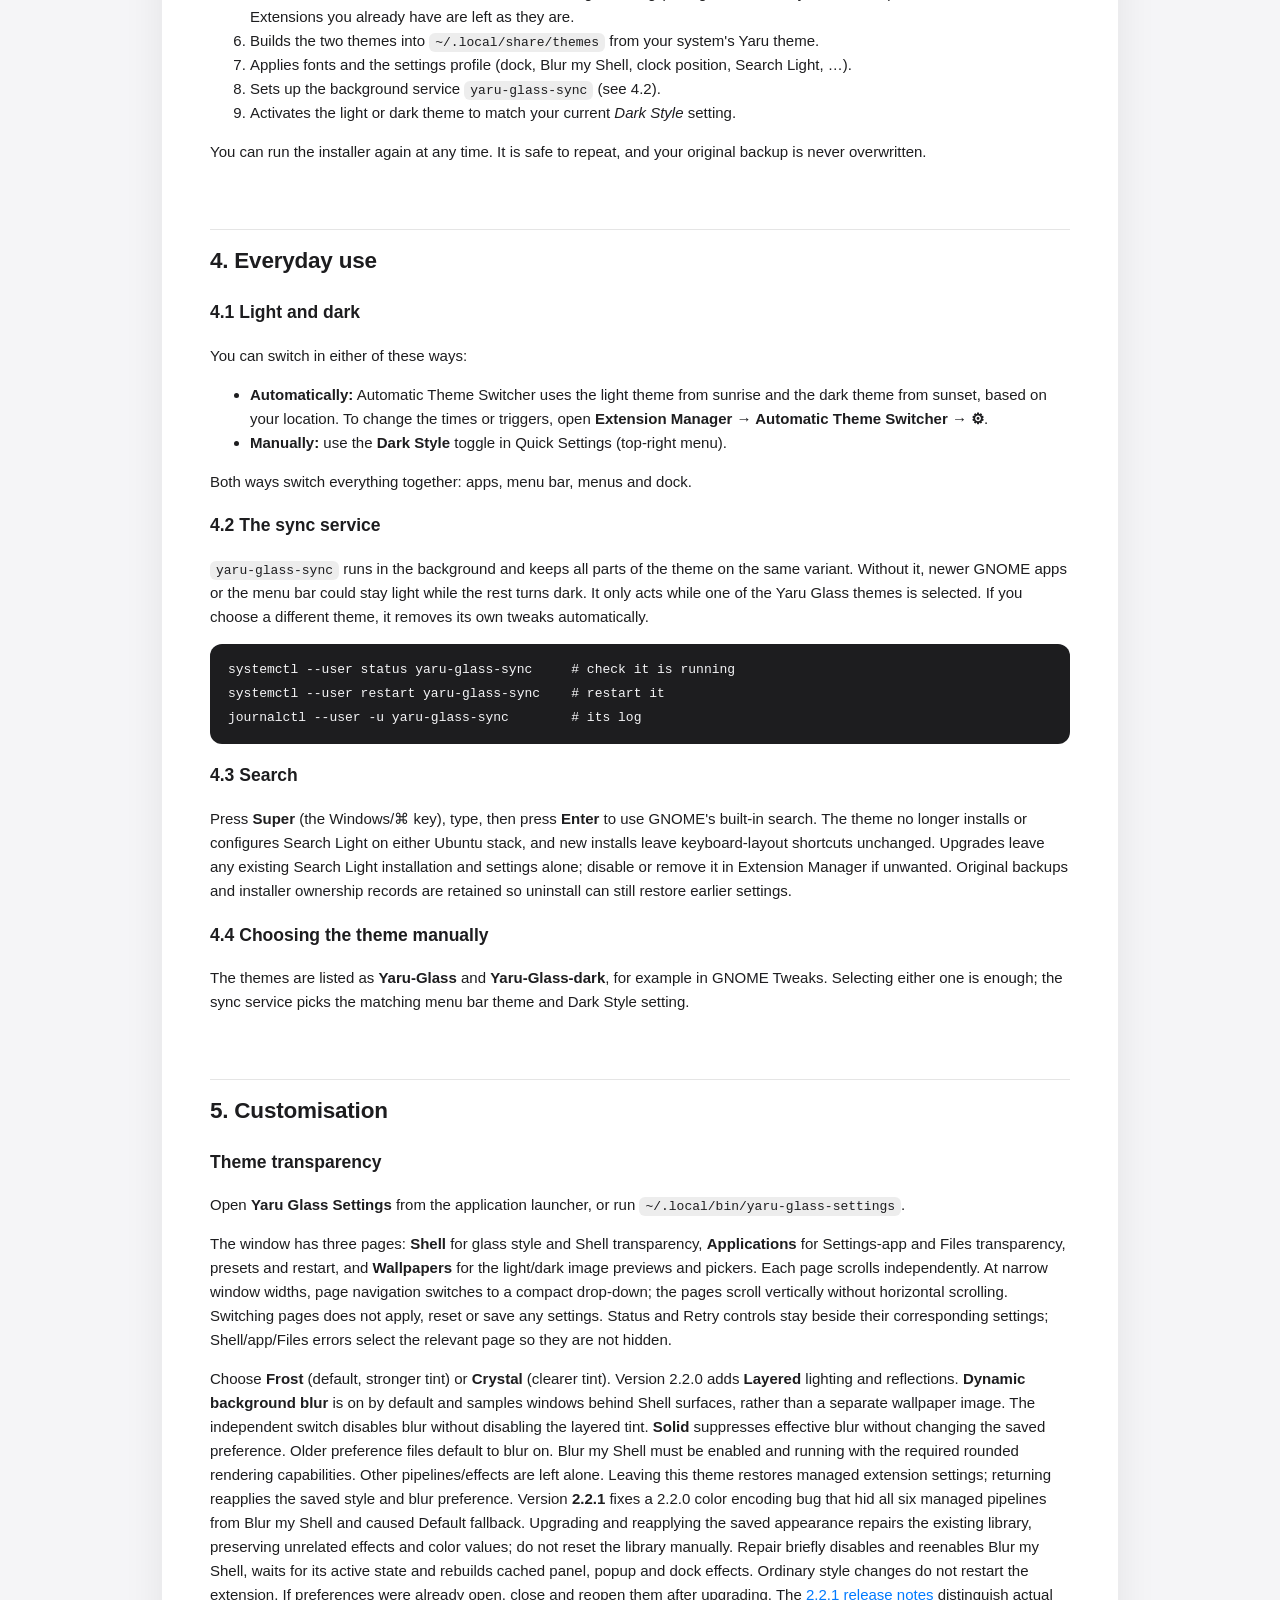
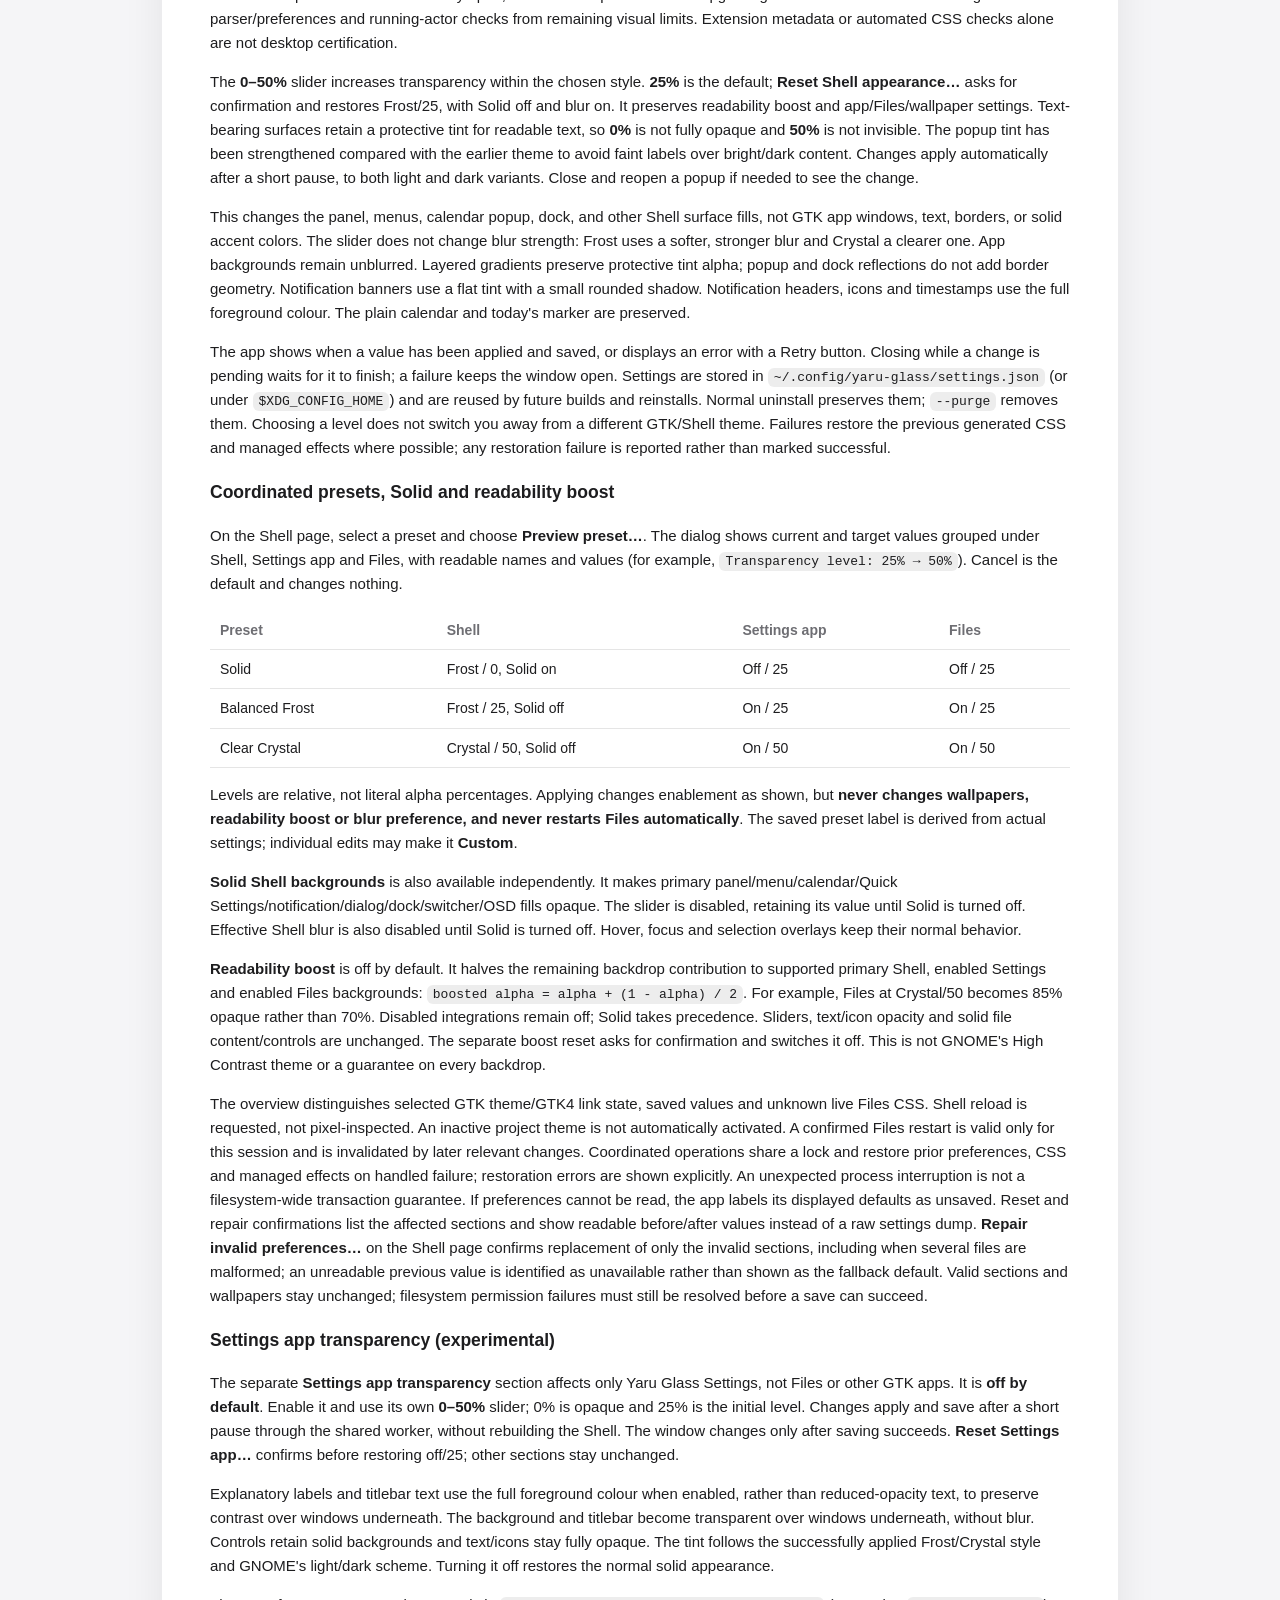
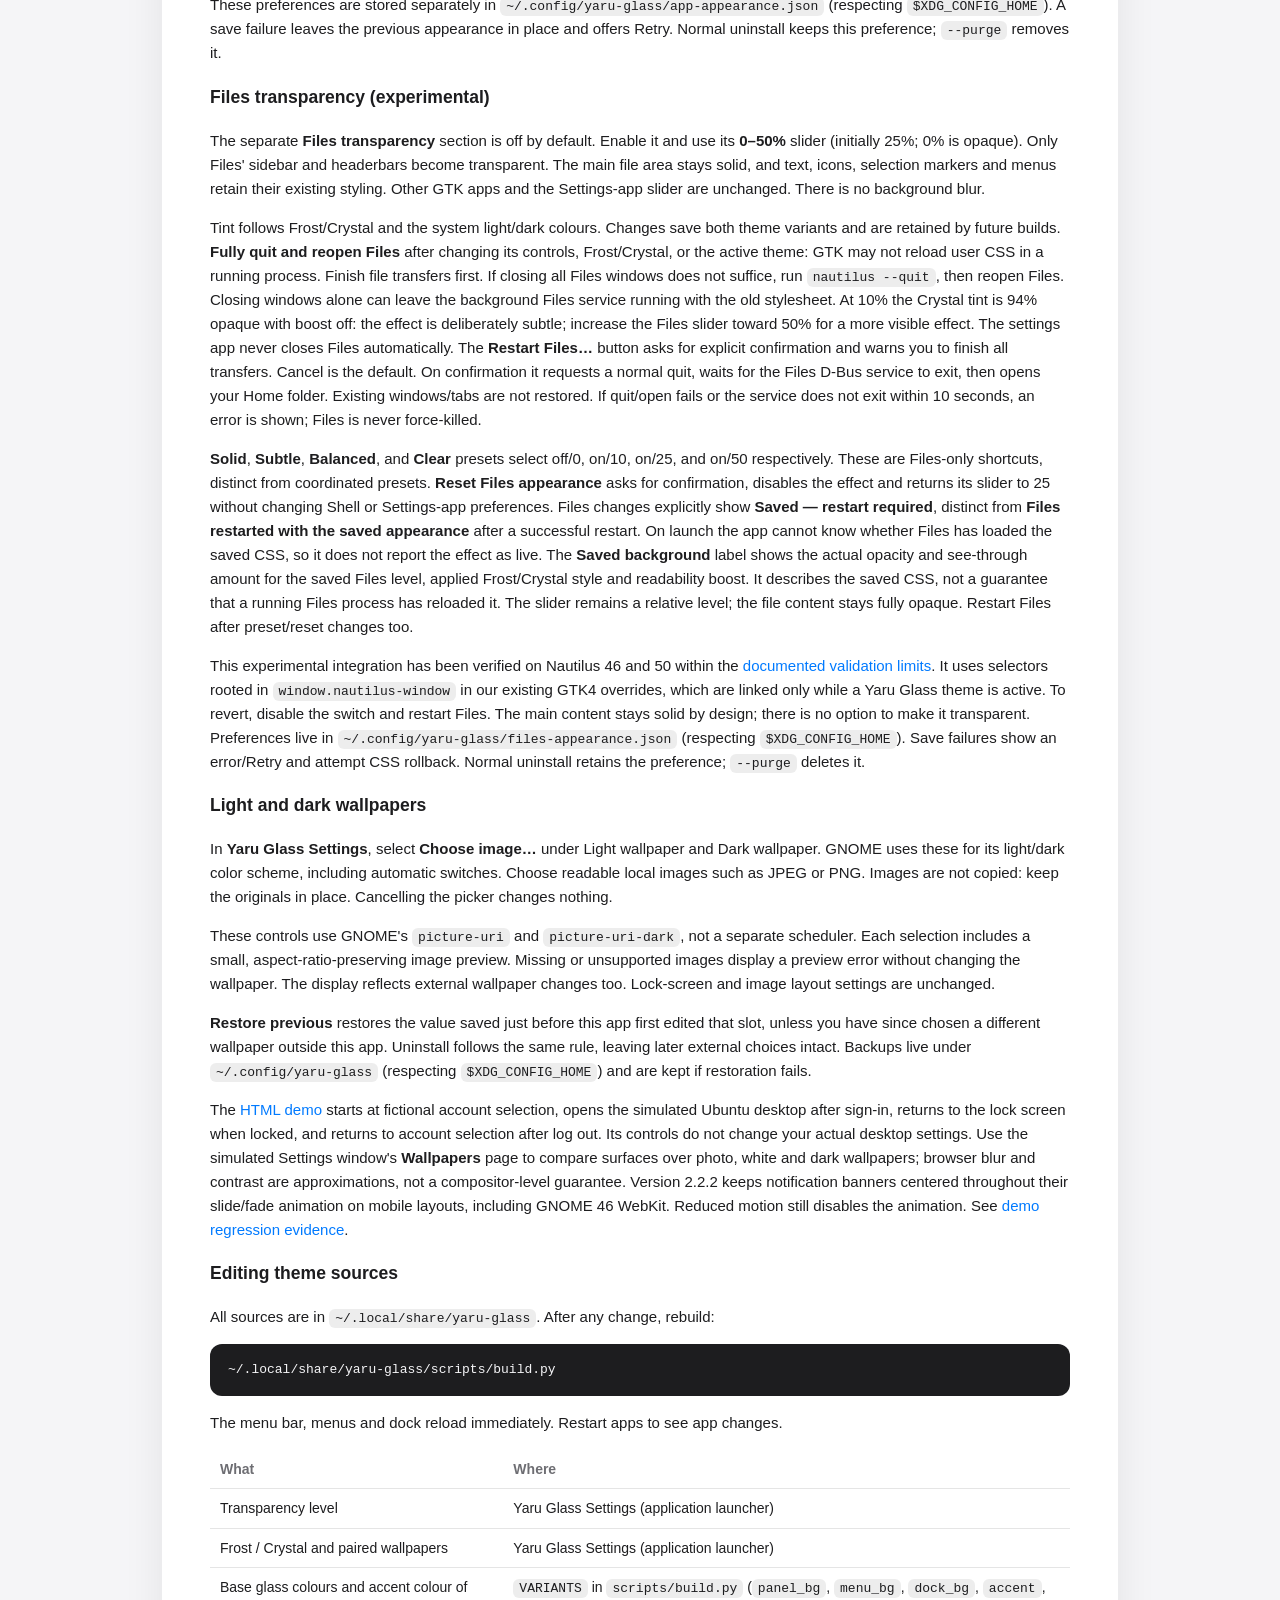
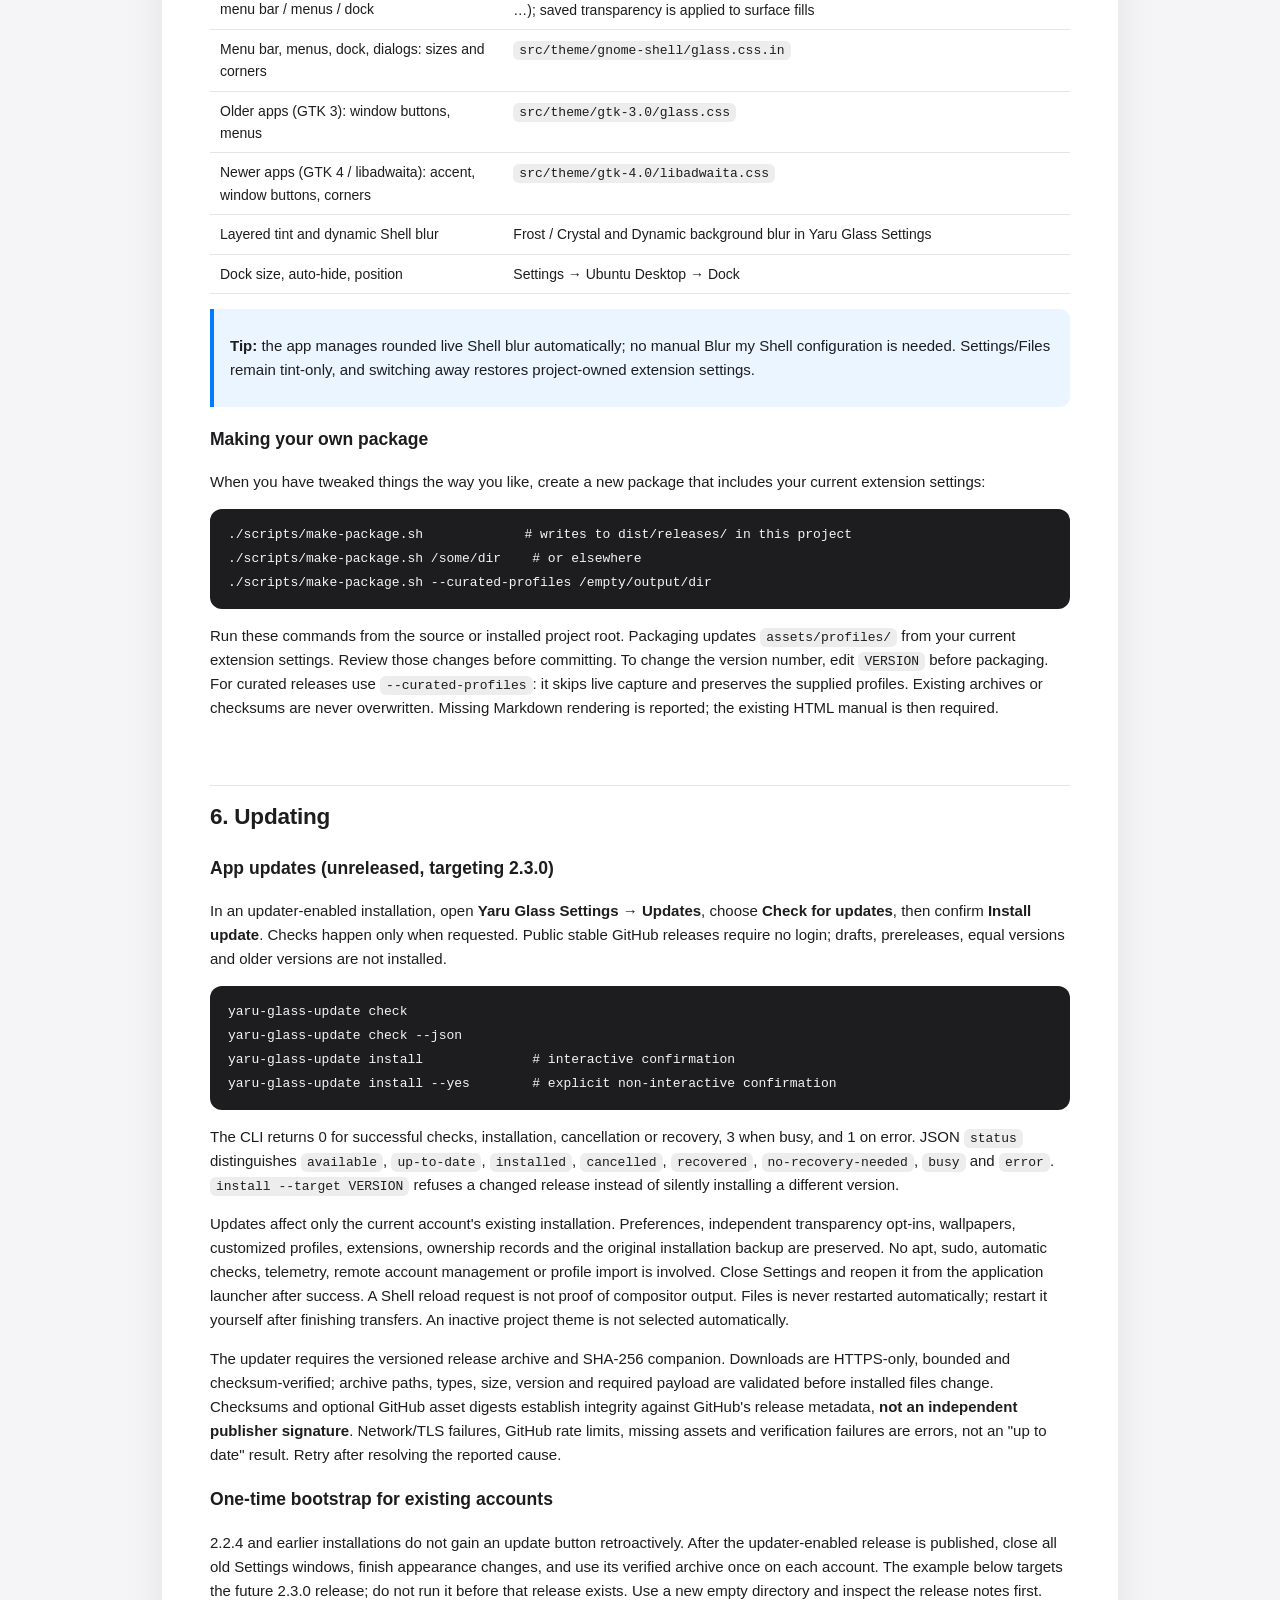
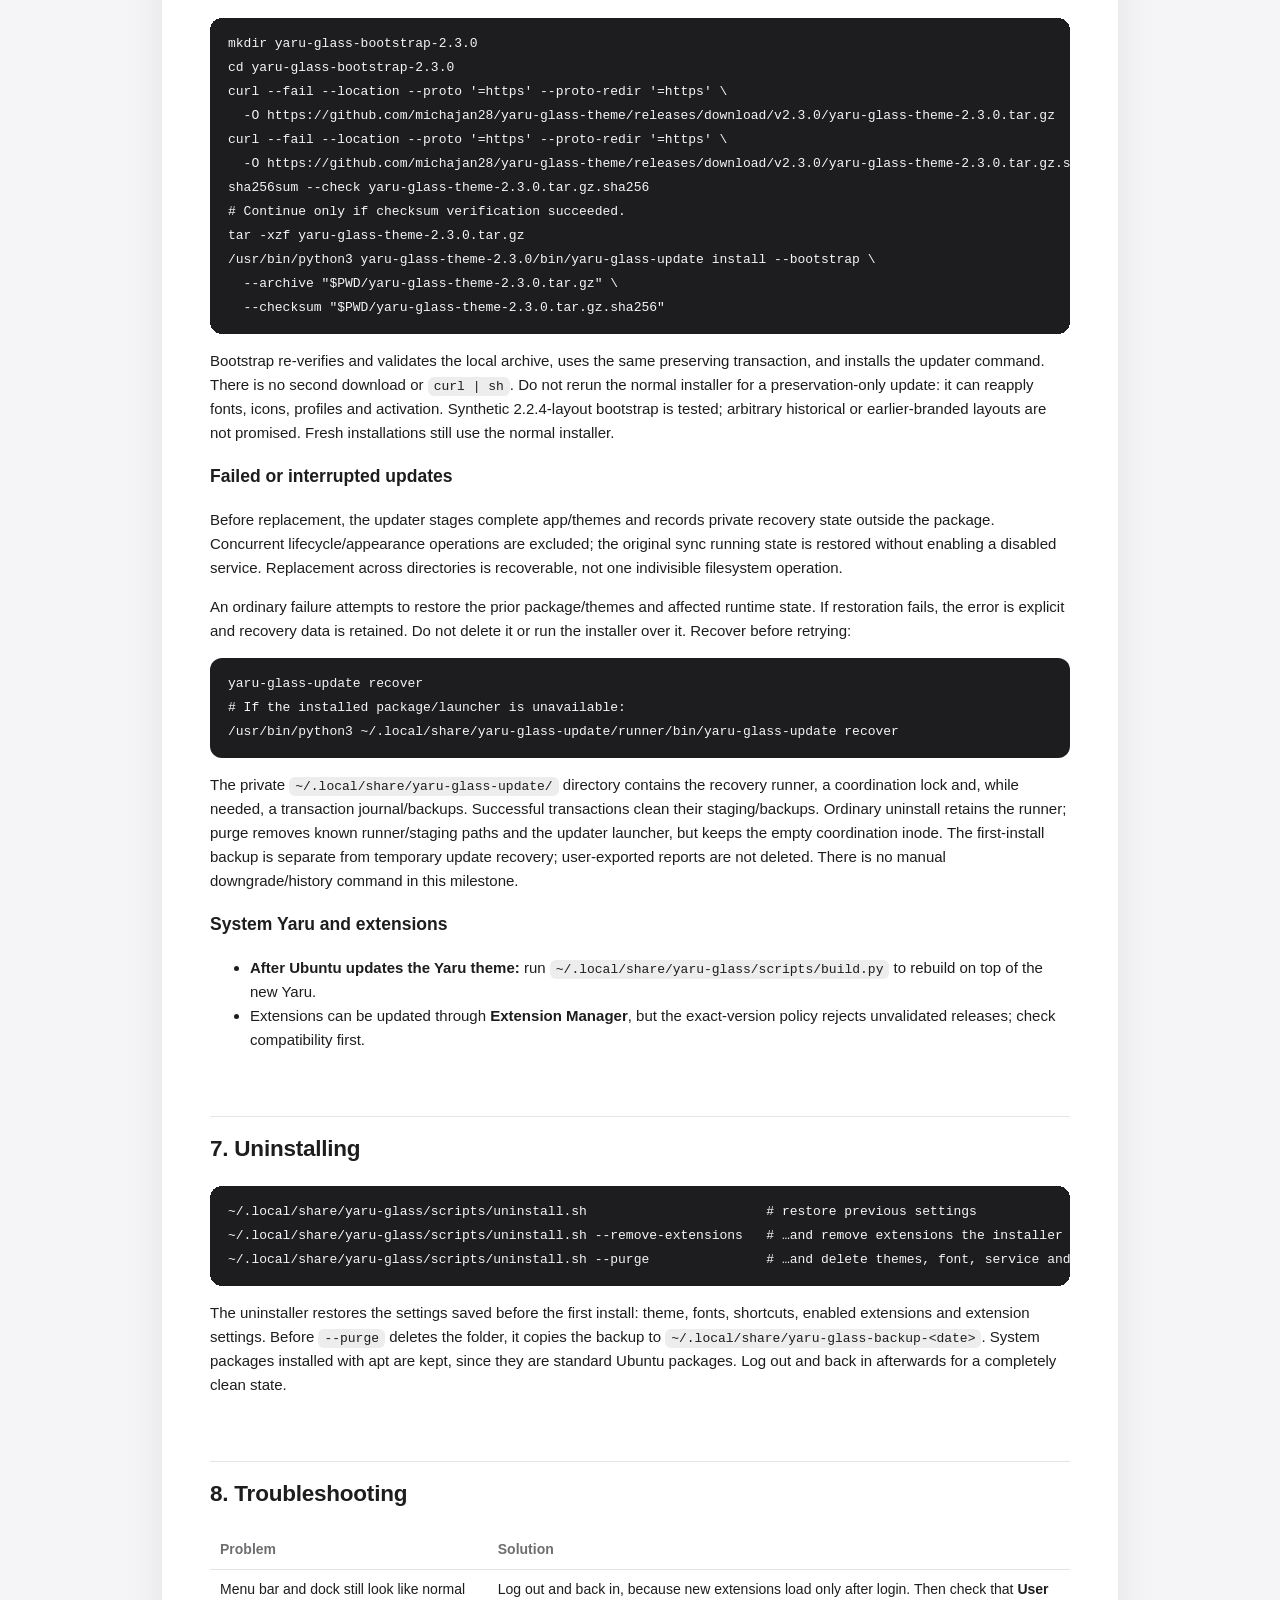
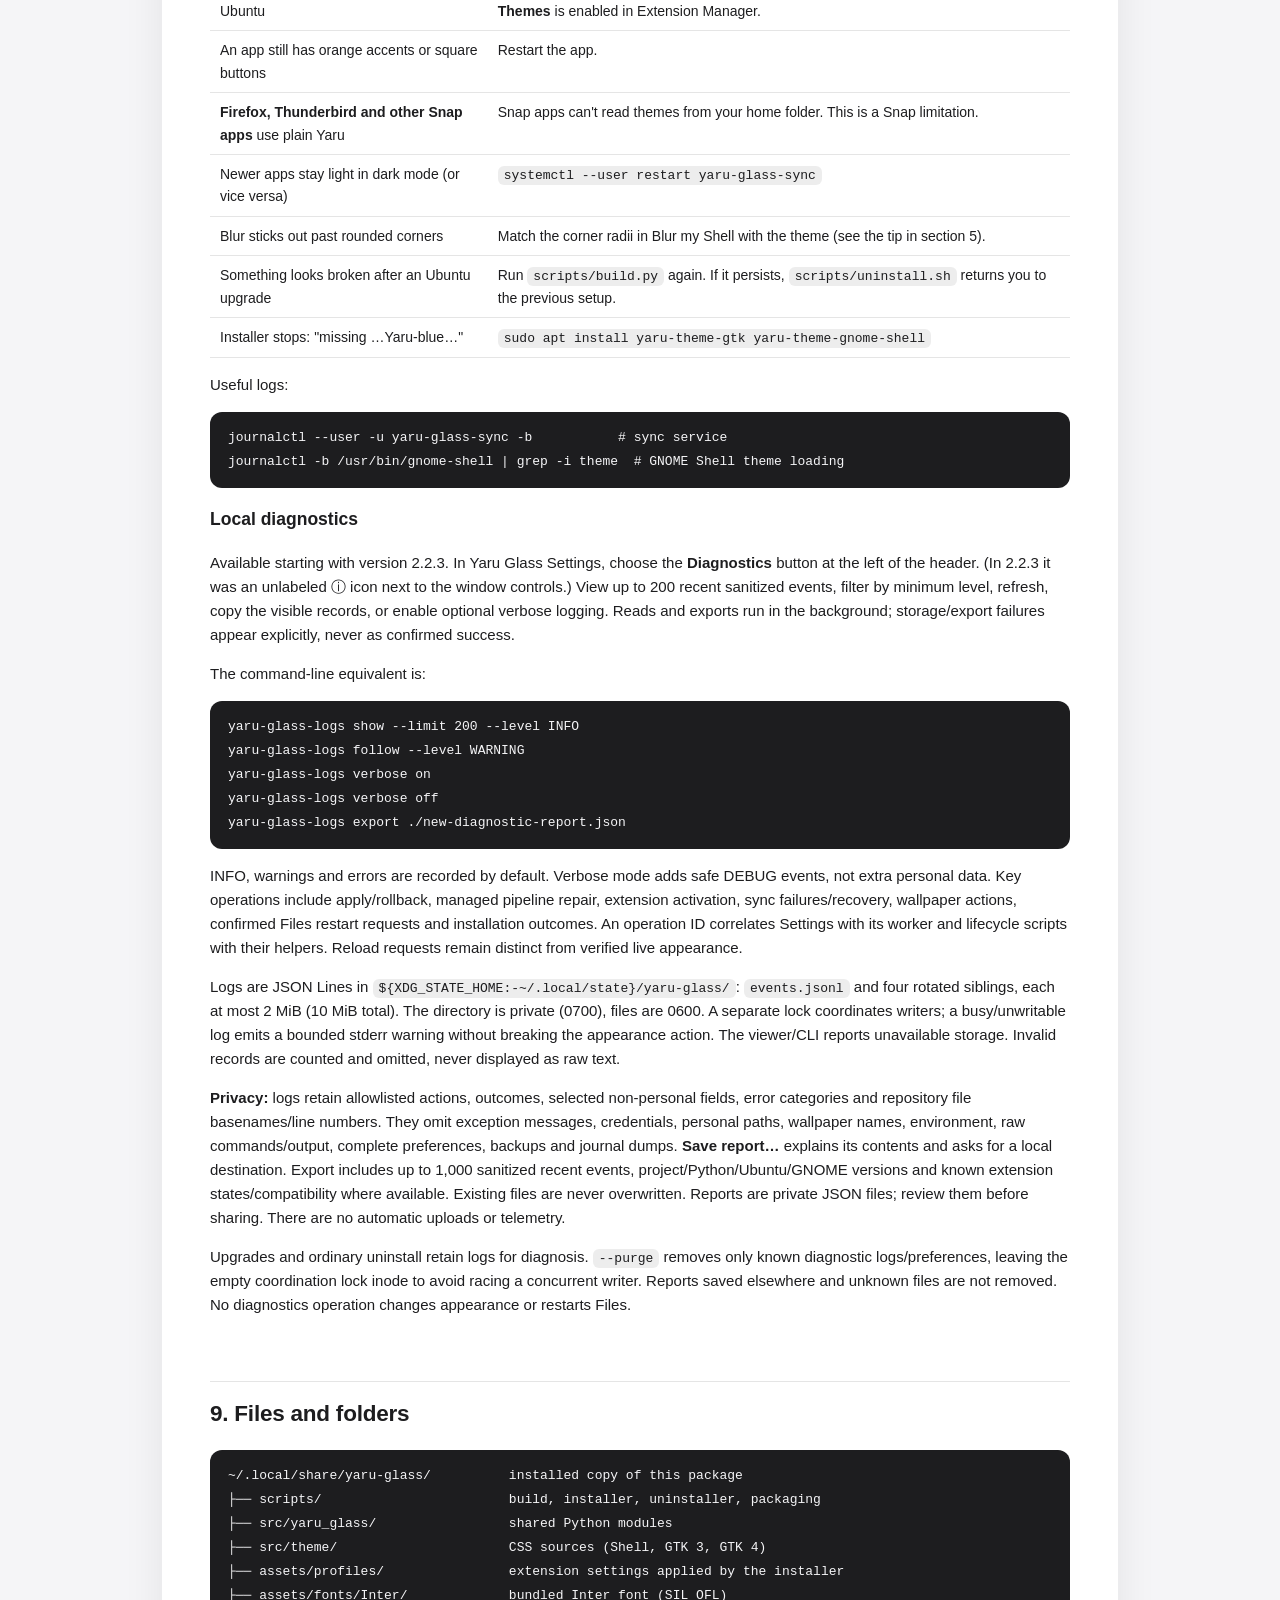
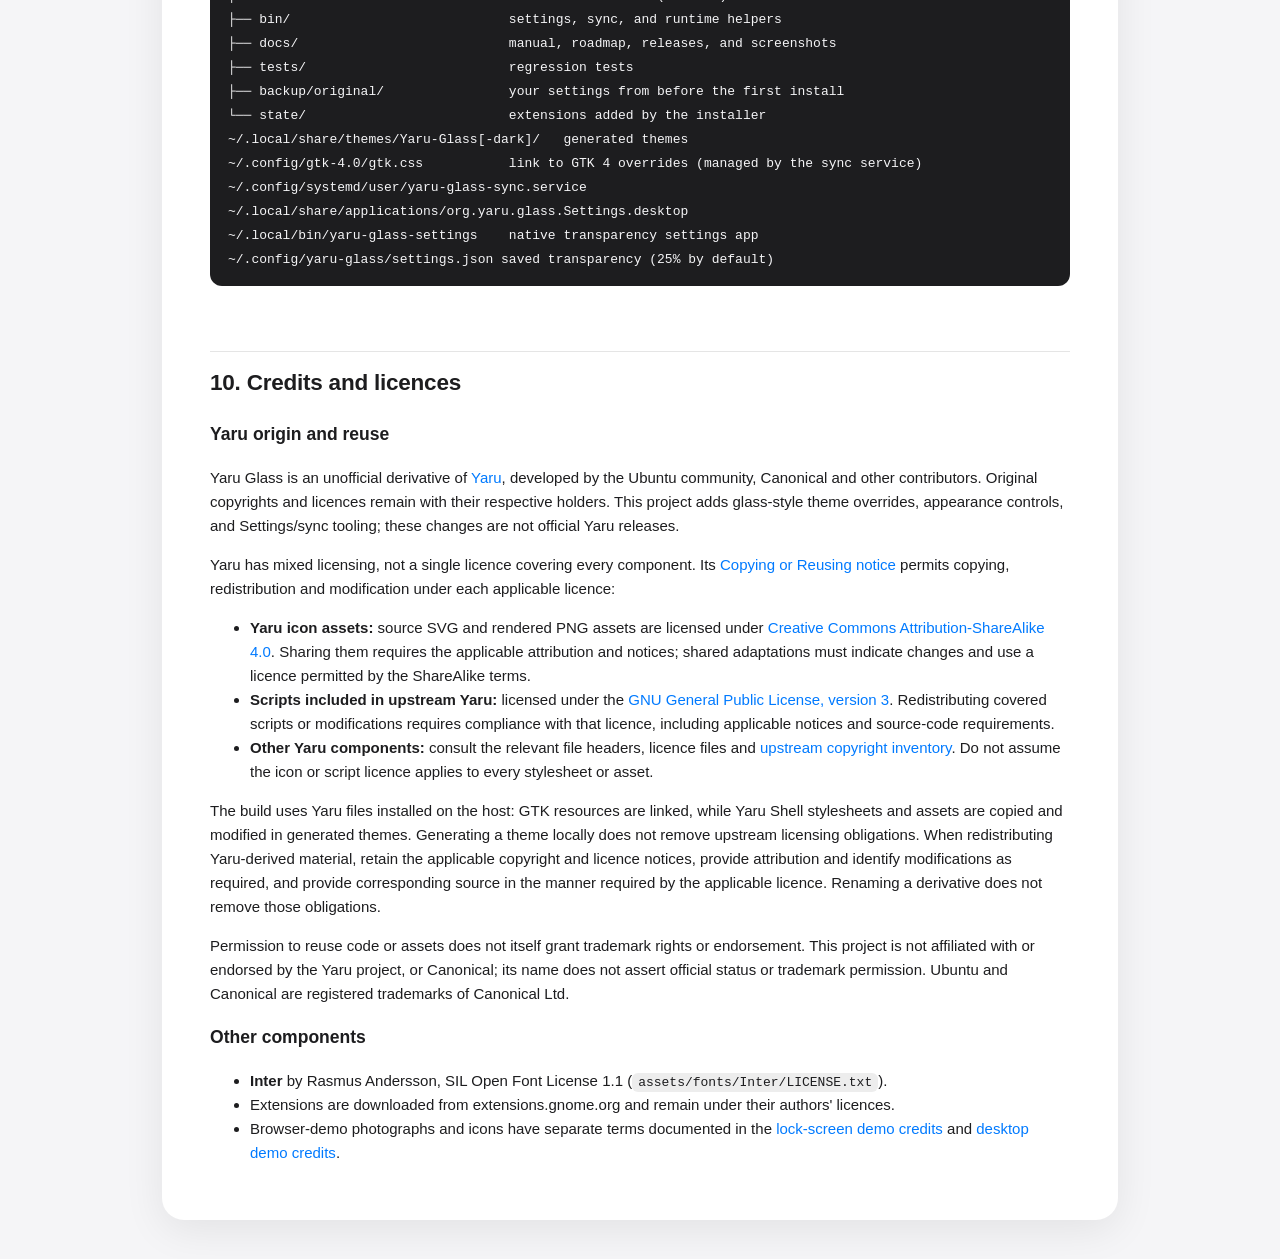
==== commit 376db6fe: "feat: add user-confirmed GitHub release updater Add Settings and CLI update checks, verified staging" ====
--- a/docs/MANUAL.html
+++ b/docs/MANUAL.html
@@ -607,10 +607,85 @@
 Missing Markdown rendering is reported; the existing HTML manual is then required.</p>
 <hr />
 <h2 id="6-updating">6. Updating</h2>
+<h3 id="app-updates-unreleased-targeting-230">App updates (unreleased, targeting 2.3.0)</h3>
+<p>In an updater-enabled installation, open <strong>Yaru Glass Settings → Updates</strong>,
+choose <strong>Check for updates</strong>, then confirm <strong>Install update</strong>. Checks happen only
+when requested. Public stable GitHub releases require no login; drafts,
+prereleases, equal versions and older versions are not installed.</p>
+<pre><code class="language-bash">yaru-glass-update check
+yaru-glass-update check --json
+yaru-glass-update install              # interactive confirmation
+yaru-glass-update install --yes        # explicit non-interactive confirmation
+</code></pre>
+<p>The CLI returns 0 for successful checks, installation, cancellation or recovery,
+3 when busy, and 1 on error. JSON <code>status</code> distinguishes <code>available</code>,
+<code>up-to-date</code>, <code>installed</code>, <code>cancelled</code>, <code>recovered</code>, <code>no-recovery-needed</code>, <code>busy</code>
+and <code>error</code>. <code>install --target VERSION</code> refuses a changed release instead of
+silently installing a different version.</p>
+<p>Updates affect only the current account's existing installation. Preferences,
+independent transparency opt-ins, wallpapers, customized profiles, extensions,
+ownership records and the original installation backup are preserved. No apt,
+sudo, automatic checks, telemetry, remote account management or profile import
+is involved. Close Settings and reopen it from the application launcher after
+success. A Shell reload request is not proof of compositor output. Files is
+never restarted automatically; restart it yourself after finishing transfers.
+An inactive project theme is not selected automatically.</p>
+<p>The updater requires the versioned release archive and SHA-256 companion.
+Downloads are HTTPS-only, bounded and checksum-verified; archive paths, types,
+size, version and required payload are validated before installed files change.
+Checksums and optional GitHub asset digests establish integrity against GitHub's
+release metadata, <strong>not an independent publisher signature</strong>.
+Network/TLS failures, GitHub rate limits, missing assets and verification failures
+are errors, not an "up to date" result. Retry after resolving the reported cause.</p>
+<h3 id="one-time-bootstrap-for-existing-accounts">One-time bootstrap for existing accounts</h3>
+<p>2.2.4 and earlier installations do not gain an update button retroactively.
+After the updater-enabled release is published, close all old Settings windows,
+finish appearance changes, and use its verified archive once on each account.
+The example below targets the future 2.3.0 release; do not run it before that
+release exists. Use a new empty directory and inspect the release notes first.</p>
+<pre><code class="language-bash">mkdir yaru-glass-bootstrap-2.3.0
+cd yaru-glass-bootstrap-2.3.0
+curl --fail --location --proto '=https' --proto-redir '=https' \
+  -O https://github.com/michajan28/yaru-glass-theme/releases/download/v2.3.0/yaru-glass-theme-2.3.0.tar.gz
+curl --fail --location --proto '=https' --proto-redir '=https' \
+  -O https://github.com/michajan28/yaru-glass-theme/releases/download/v2.3.0/yaru-glass-theme-2.3.0.tar.gz.sha256
+sha256sum --check yaru-glass-theme-2.3.0.tar.gz.sha256
+# Continue only if checksum verification succeeded.
+tar -xzf yaru-glass-theme-2.3.0.tar.gz
+/usr/bin/python3 yaru-glass-theme-2.3.0/bin/yaru-glass-update install --bootstrap \
+  --archive "$PWD/yaru-glass-theme-2.3.0.tar.gz" \
+  --checksum "$PWD/yaru-glass-theme-2.3.0.tar.gz.sha256"
+</code></pre>
+<p>Bootstrap re-verifies and validates the local archive, uses the same preserving
+transaction, and installs the updater command. There is no second download or
+<code>curl | sh</code>. Do not rerun the normal installer for a preservation-only update:
+it can reapply fonts, icons, profiles and activation. Synthetic 2.2.4-layout
+bootstrap is tested; arbitrary historical or earlier-branded layouts are not
+promised. Fresh installations still use the normal installer.</p>
+<h3 id="failed-or-interrupted-updates">Failed or interrupted updates</h3>
+<p>Before replacement, the updater stages complete app/themes and records private
+recovery state outside the package. Concurrent lifecycle/appearance operations
+are excluded; the original sync running state is restored without enabling a
+disabled service. Replacement across directories is recoverable, not one
+indivisible filesystem operation.</p>
+<p>An ordinary failure attempts to restore the prior package/themes and affected
+runtime state. If restoration fails, the error is explicit and recovery data is
+retained. Do not delete it or run the installer over it. Recover before retrying:</p>
+<pre><code class="language-bash">yaru-glass-update recover
+# If the installed package/launcher is unavailable:
+/usr/bin/python3 ~/.local/share/yaru-glass-update/runner/bin/yaru-glass-update recover
+</code></pre>
+<p>The private <code>~/.local/share/yaru-glass-update/</code> directory contains the recovery
+runner, a coordination lock and, while needed, a transaction journal/backups.
+Successful transactions clean their staging/backups. Ordinary uninstall retains
+the runner; purge removes known runner/staging paths and the updater launcher,
+but keeps the empty coordination inode. The first-install backup is separate
+from temporary update recovery; user-exported reports are not deleted.
+There is no manual downgrade/history command in this milestone.</p>
+<h3 id="system-yaru-and-extensions">System Yaru and extensions</h3>
 <ul>
 <li><strong>After Ubuntu updates the Yaru theme:</strong> run <code>~/.local/share/yaru-glass/scripts/build.py</code>
   to rebuild on top of the new Yaru.</li>
-<li><strong>New package version:</strong> extract it and run <code>./scripts/install.sh</code> again.</li>
 <li>Extensions can be updated through <strong>Extension Manager</strong>, but the
   exact-version policy rejects unvalidated releases; check compatibility first.</li>
 </ul>
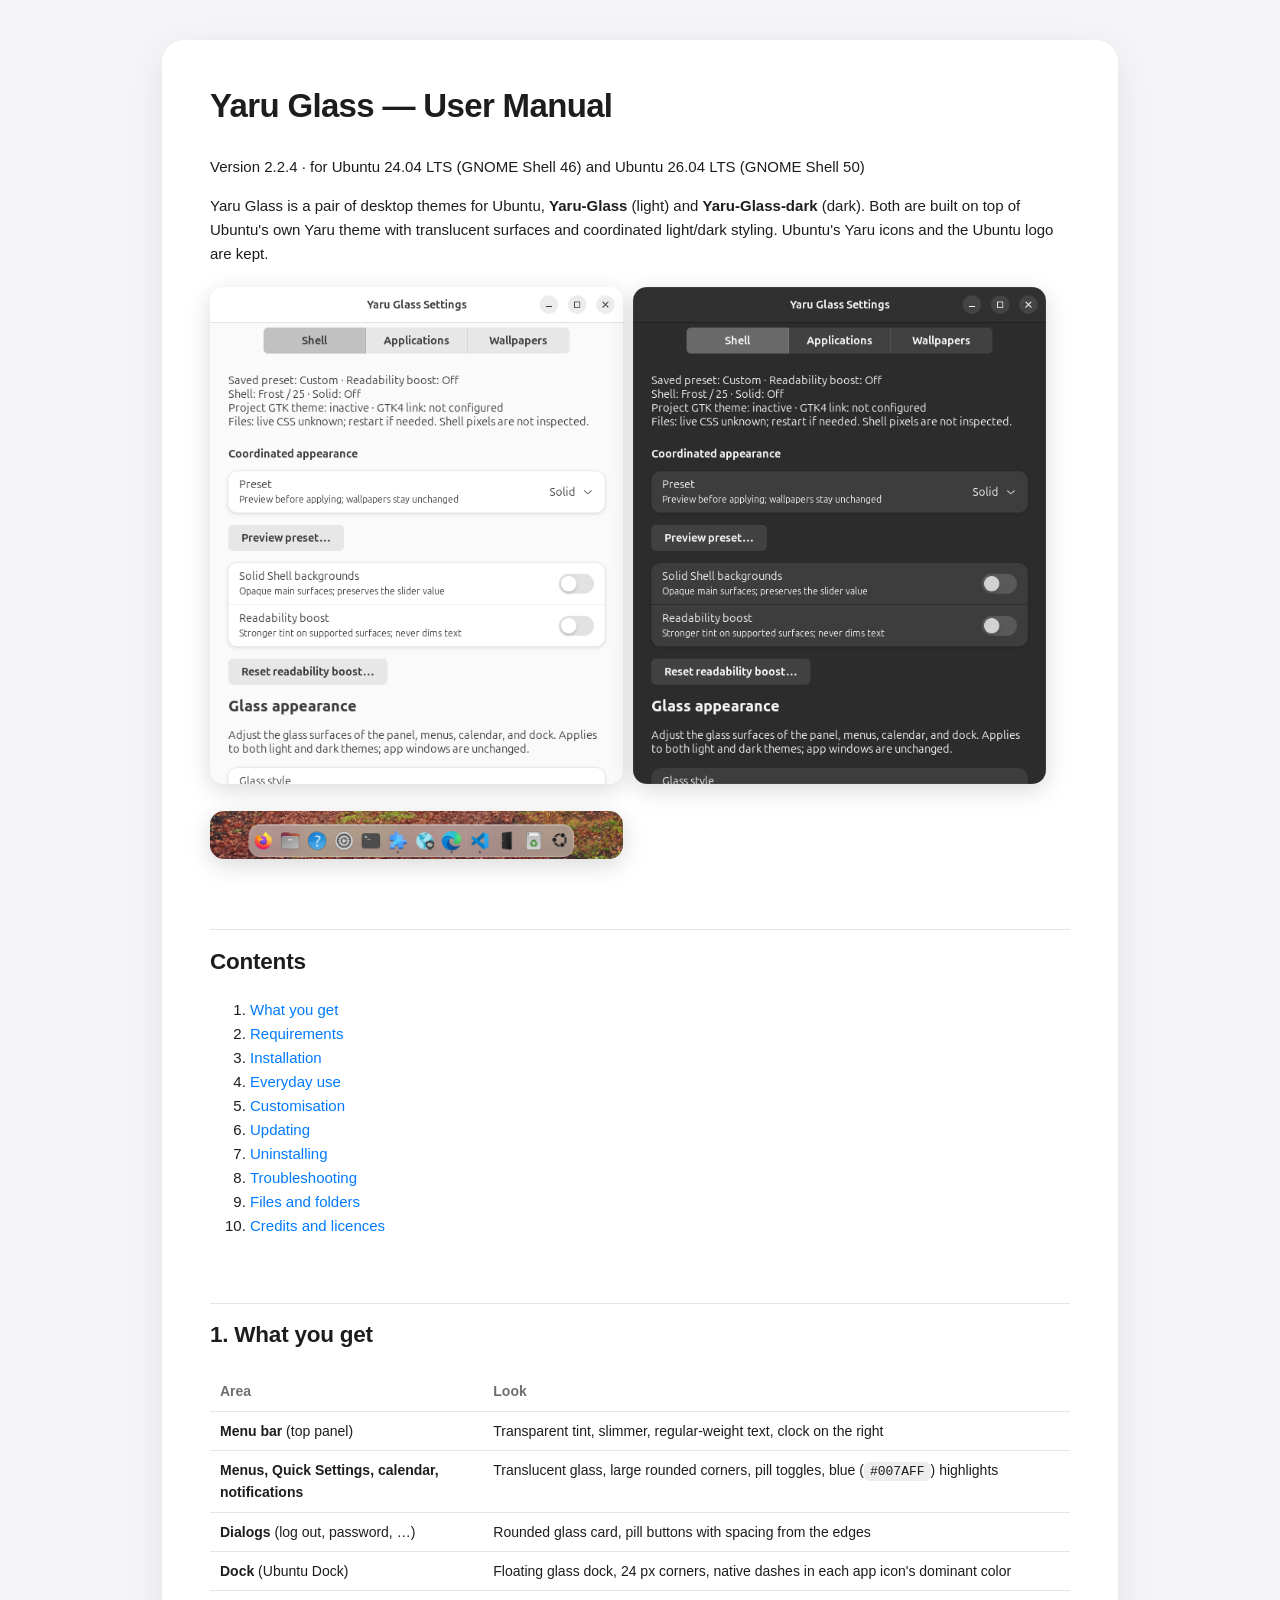
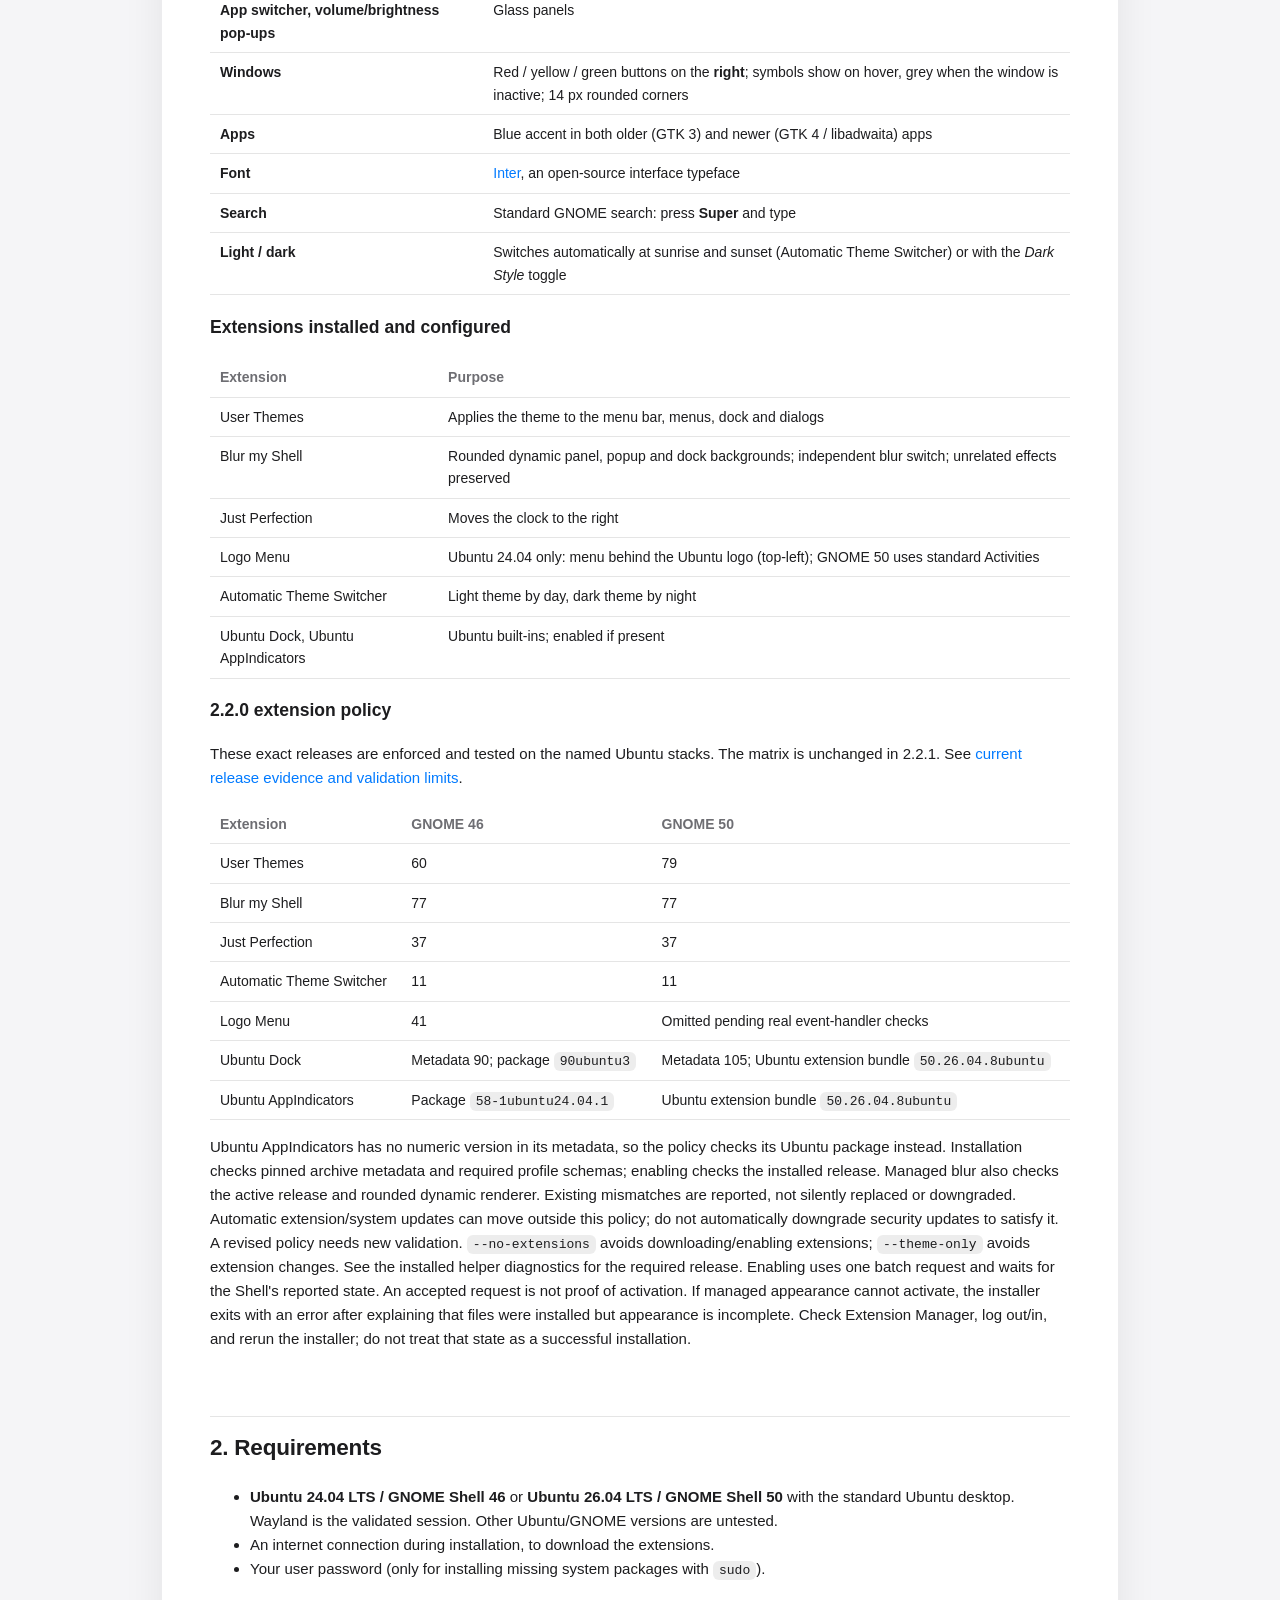
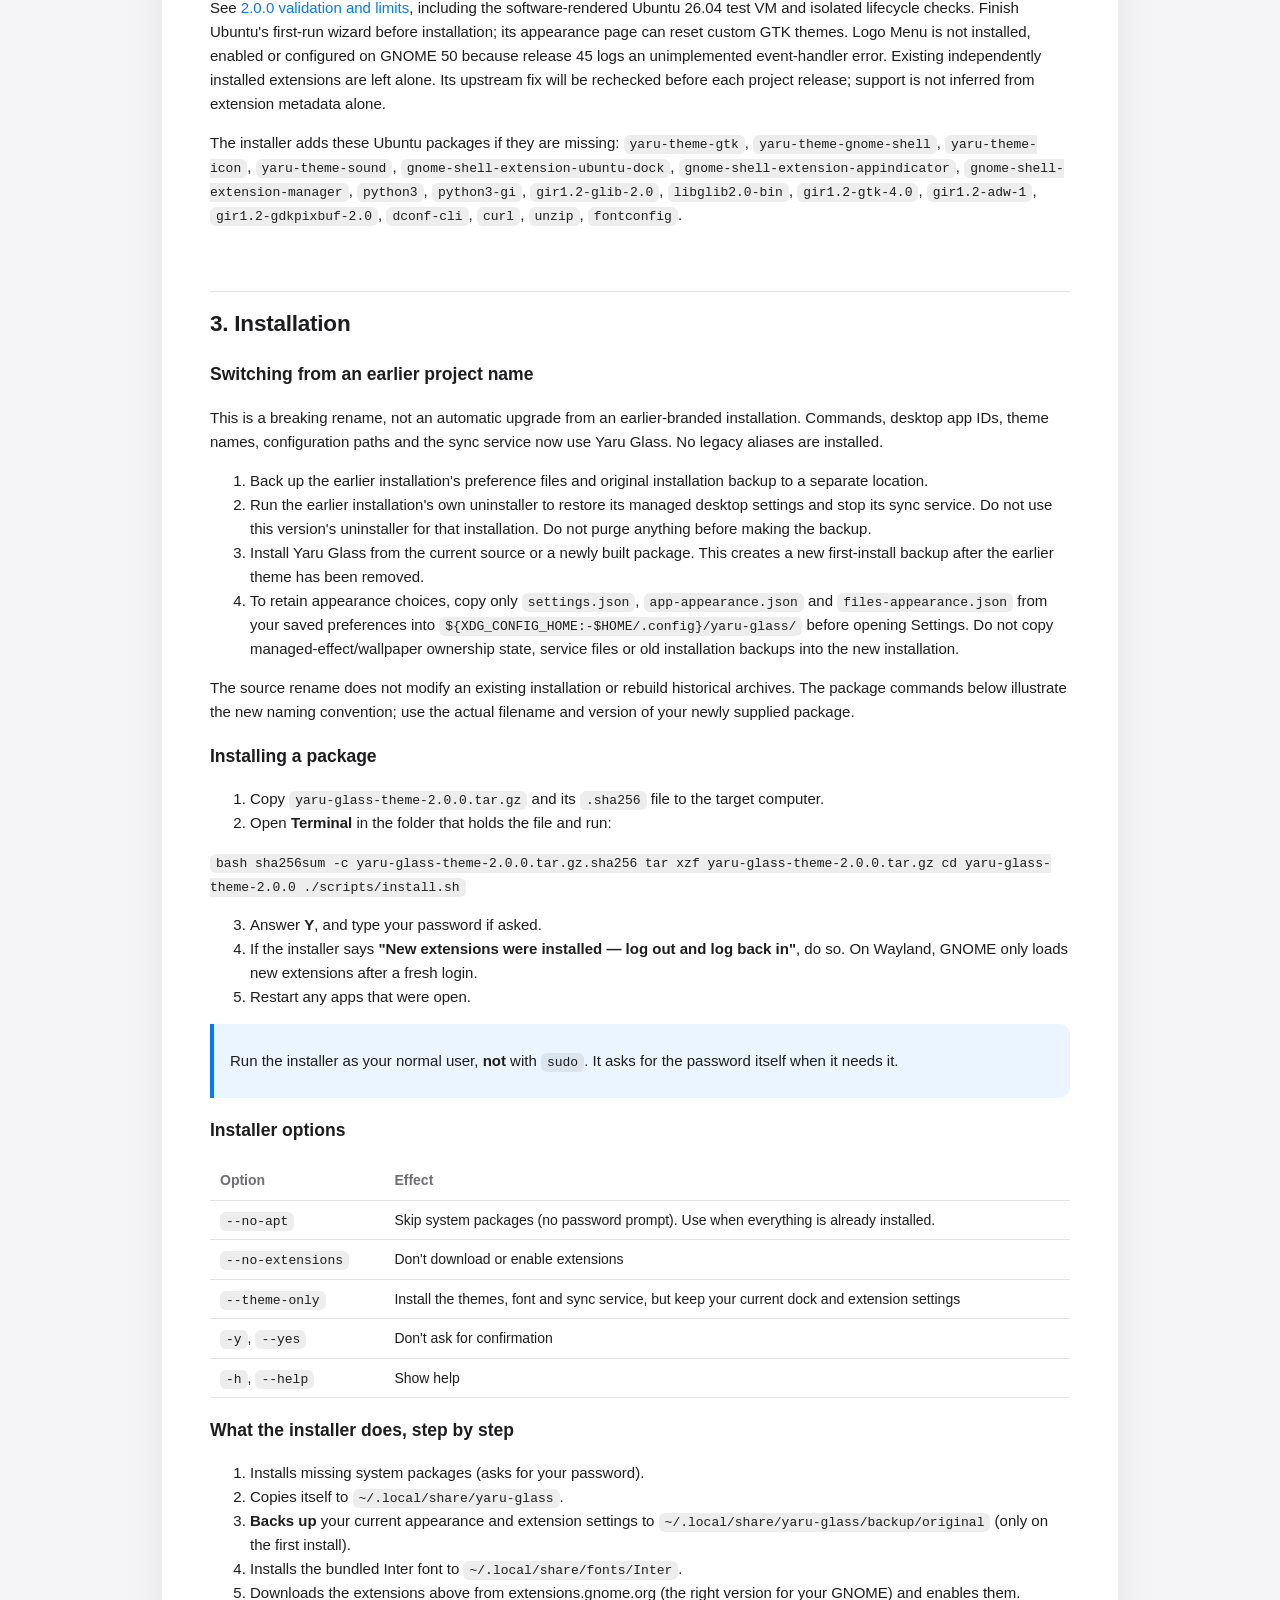
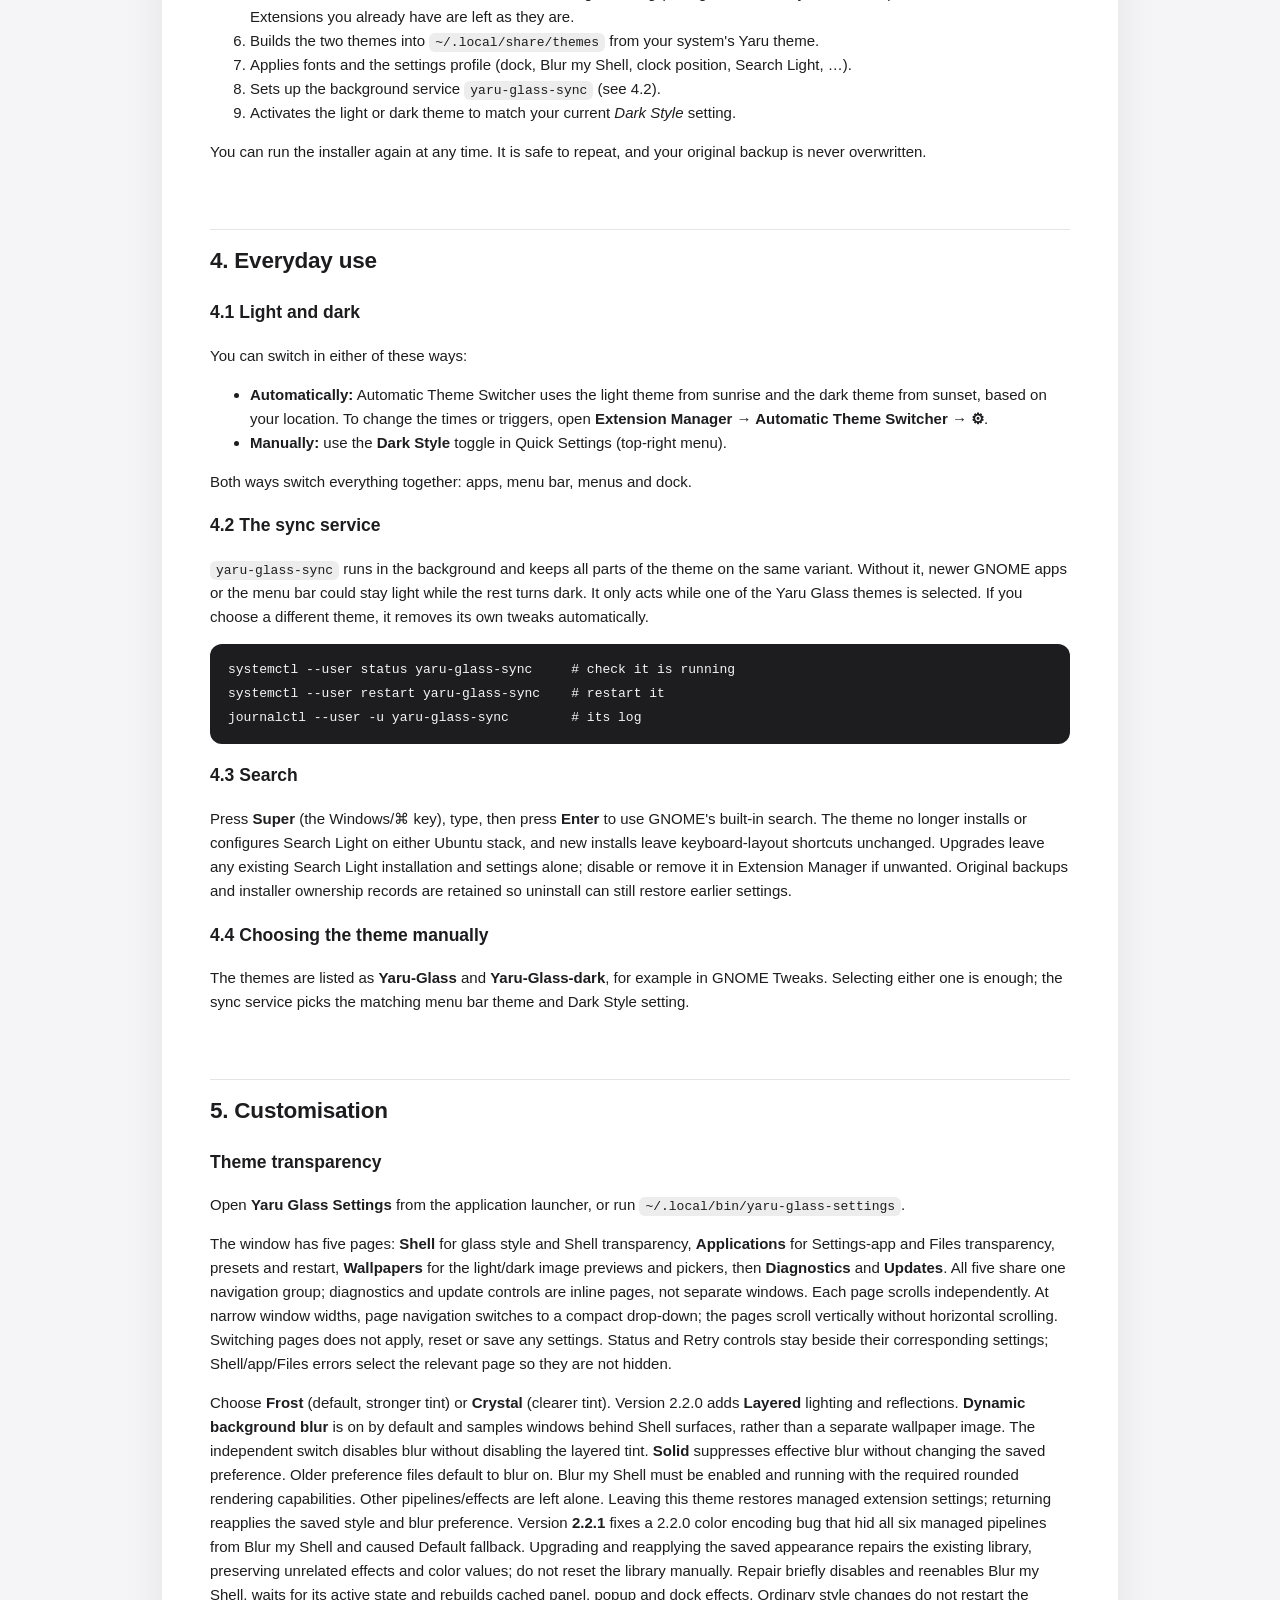
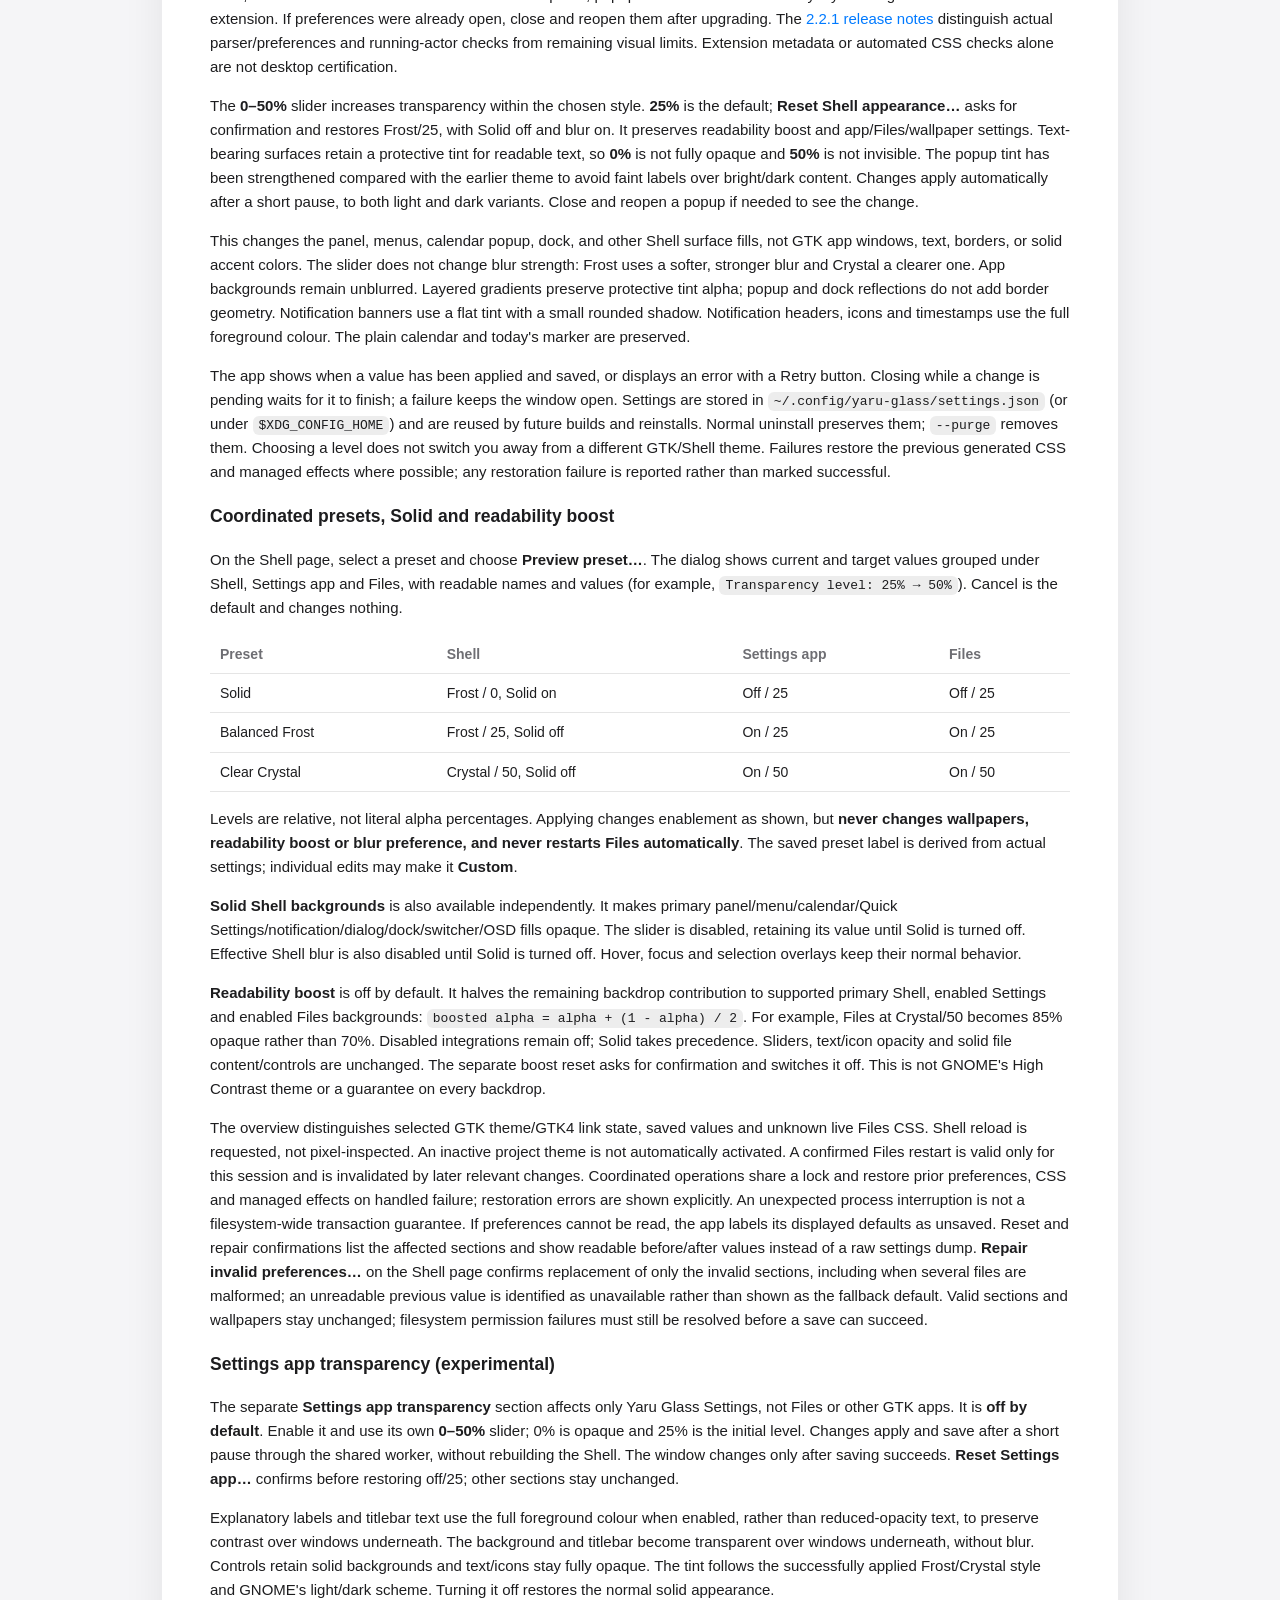
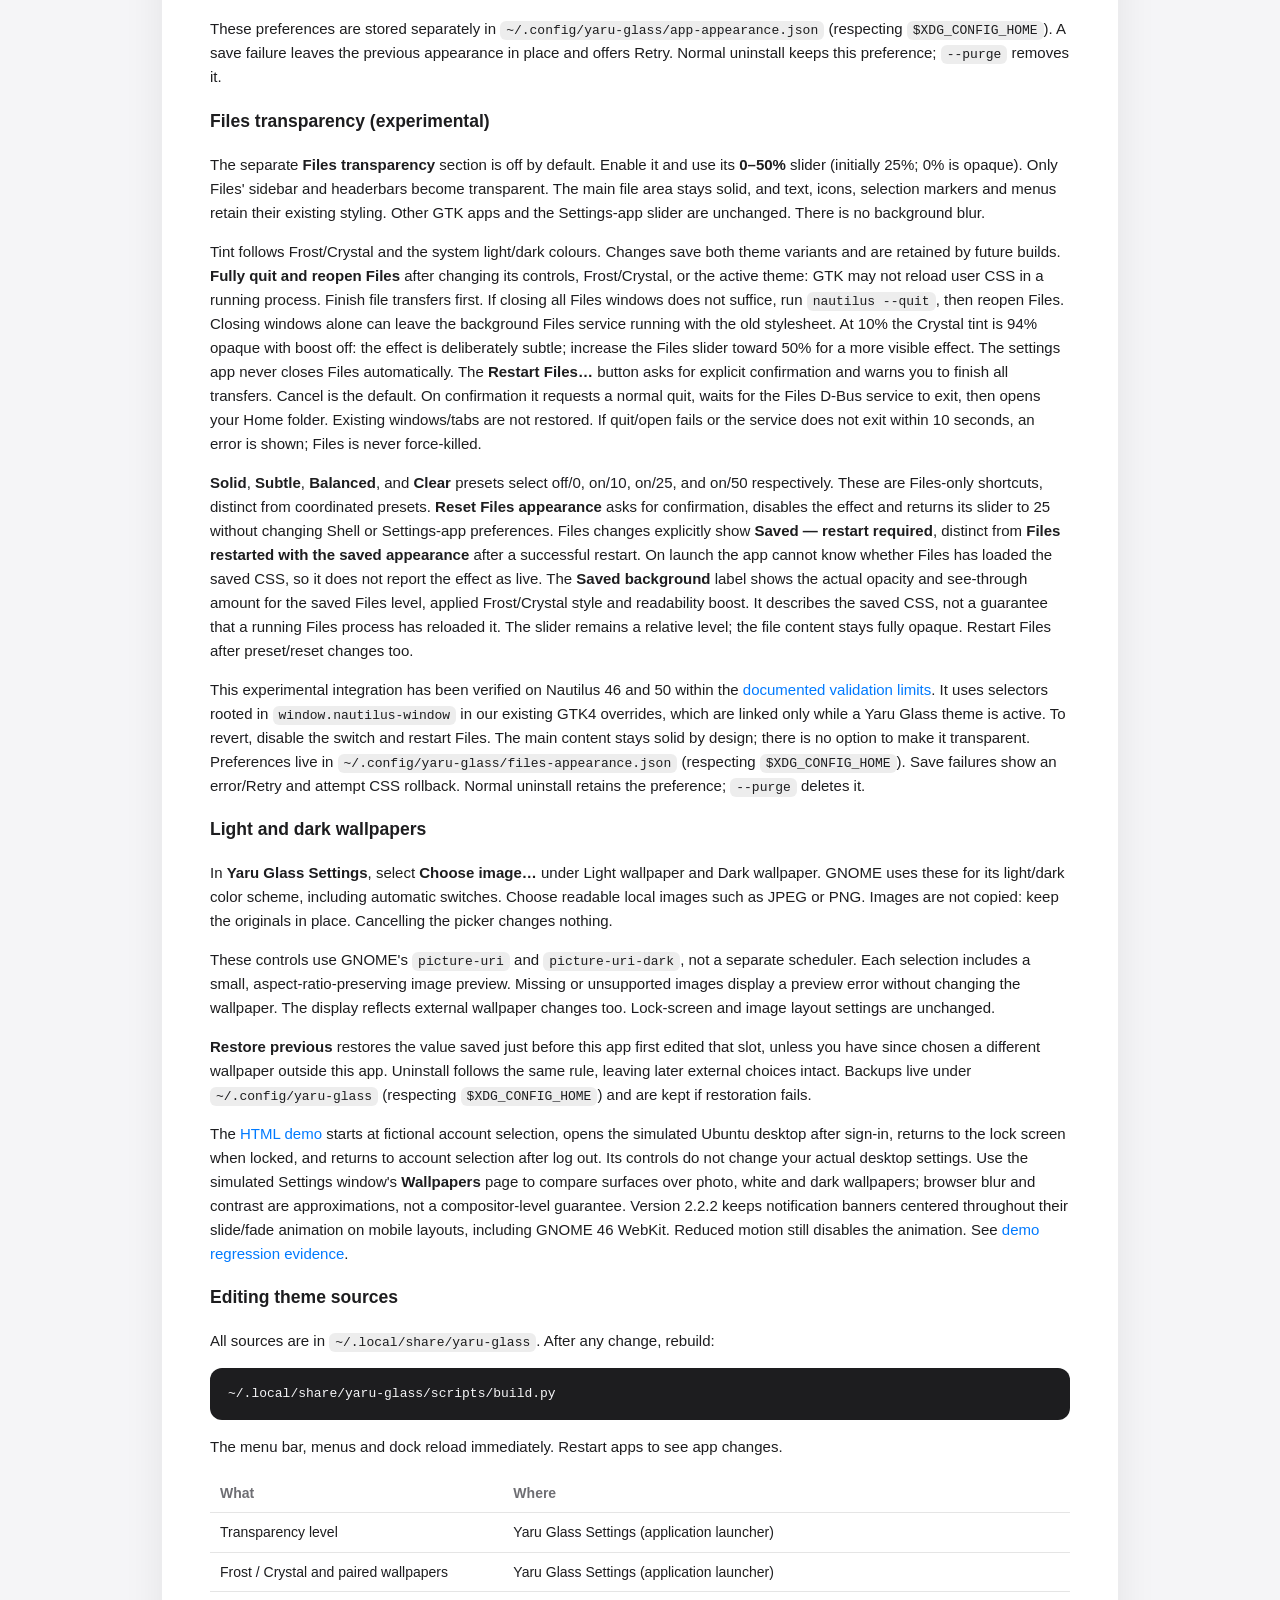
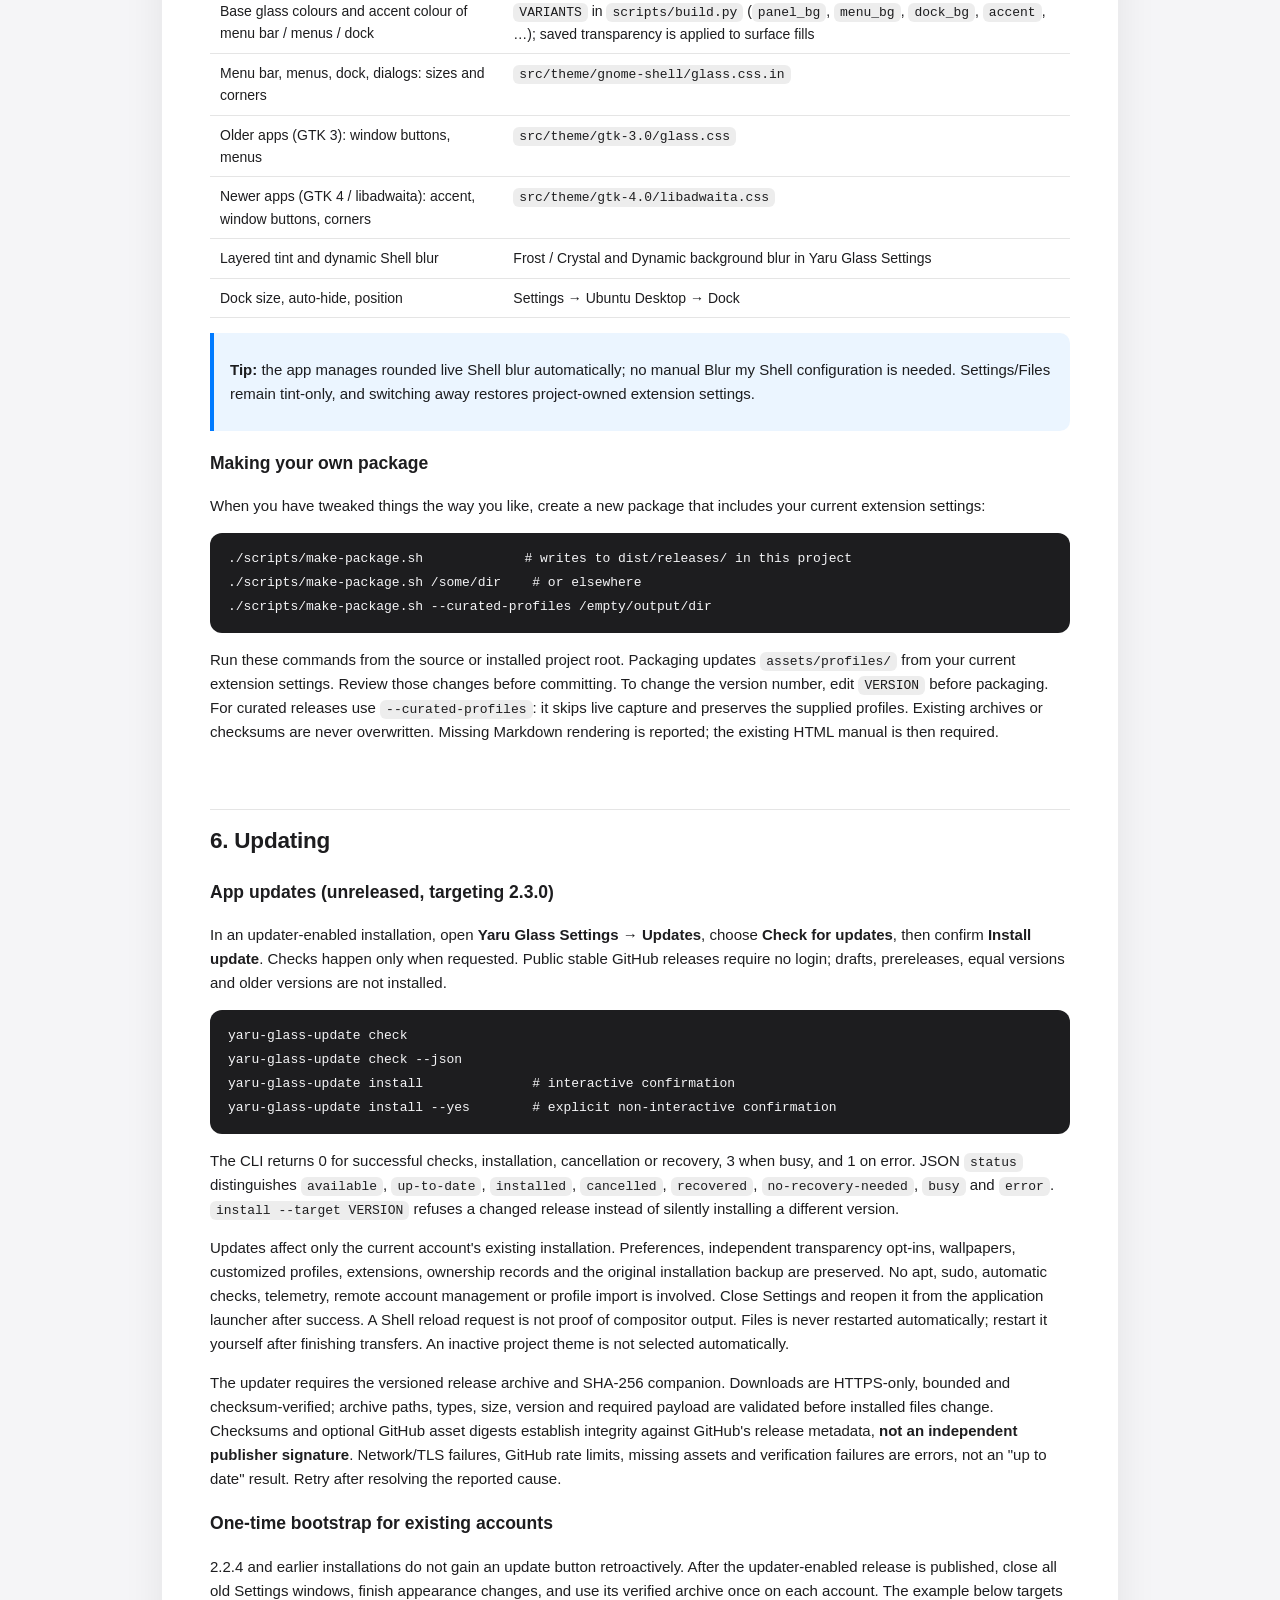
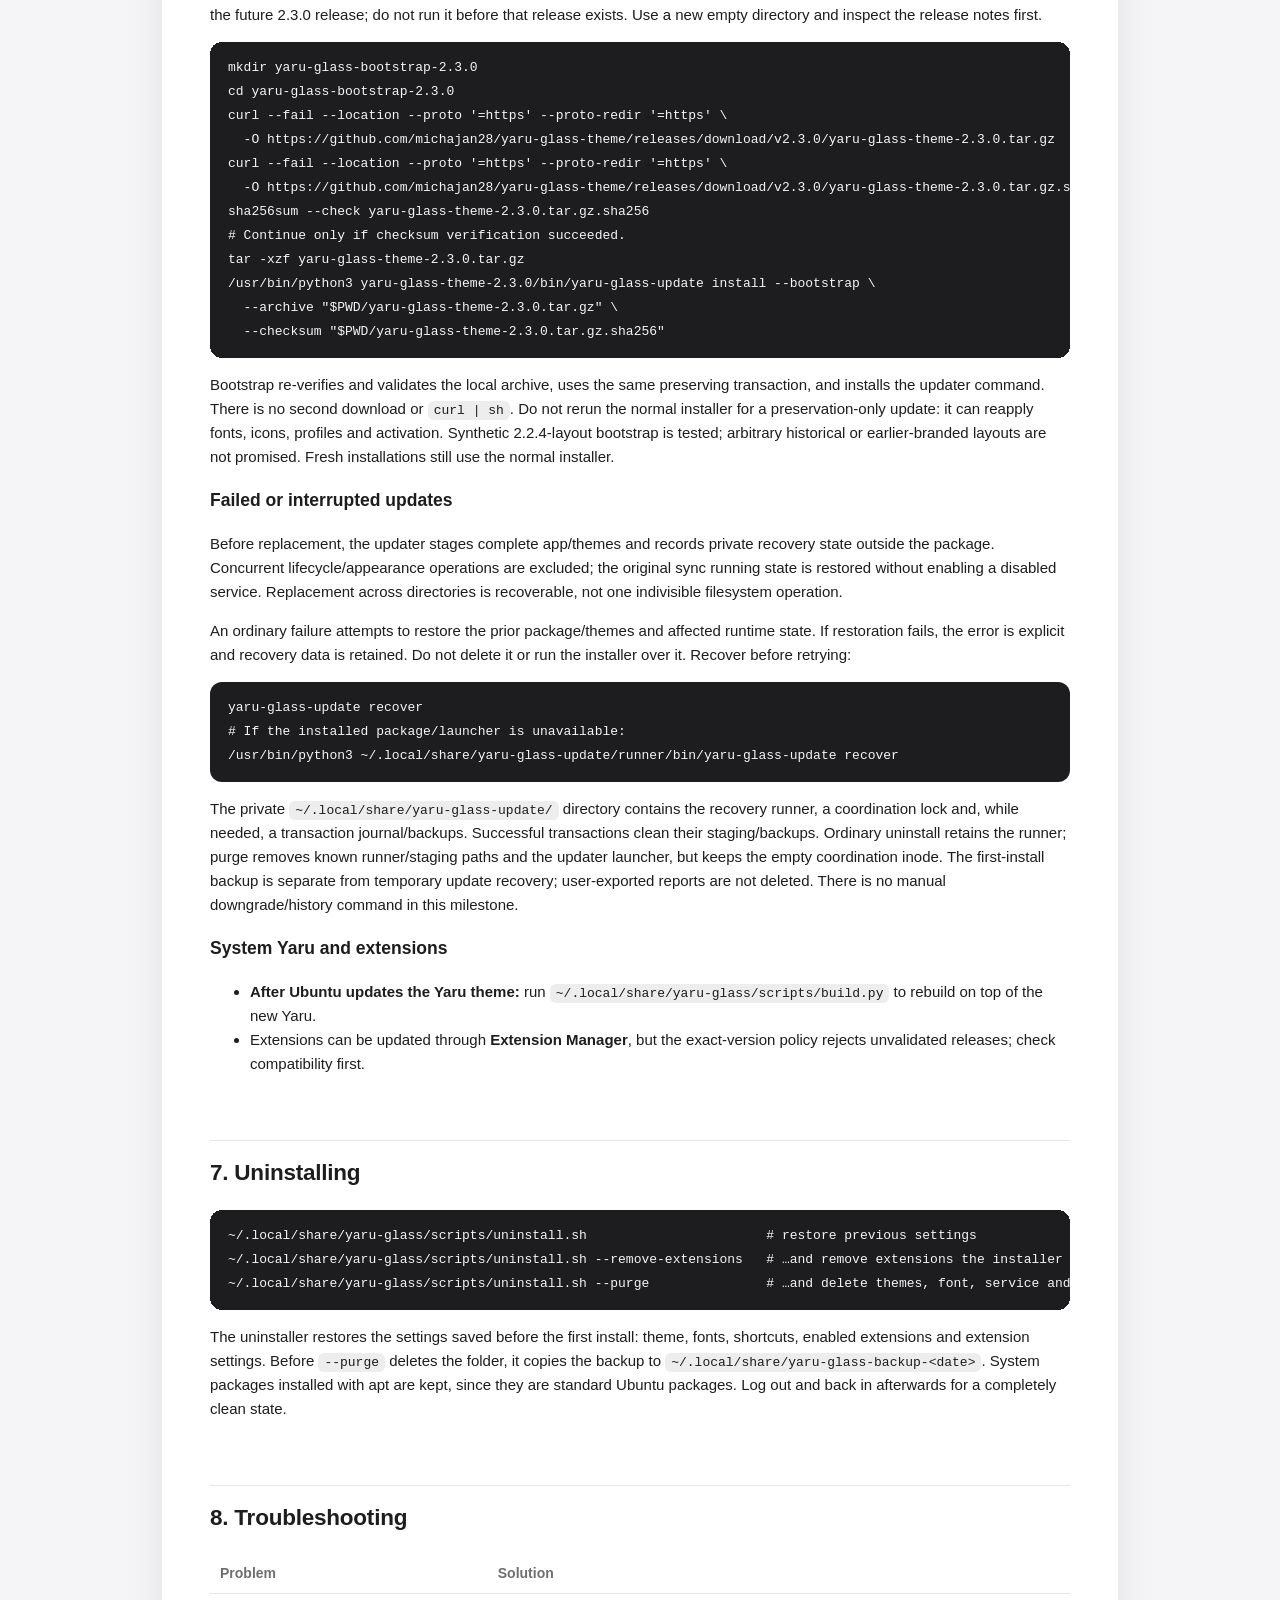
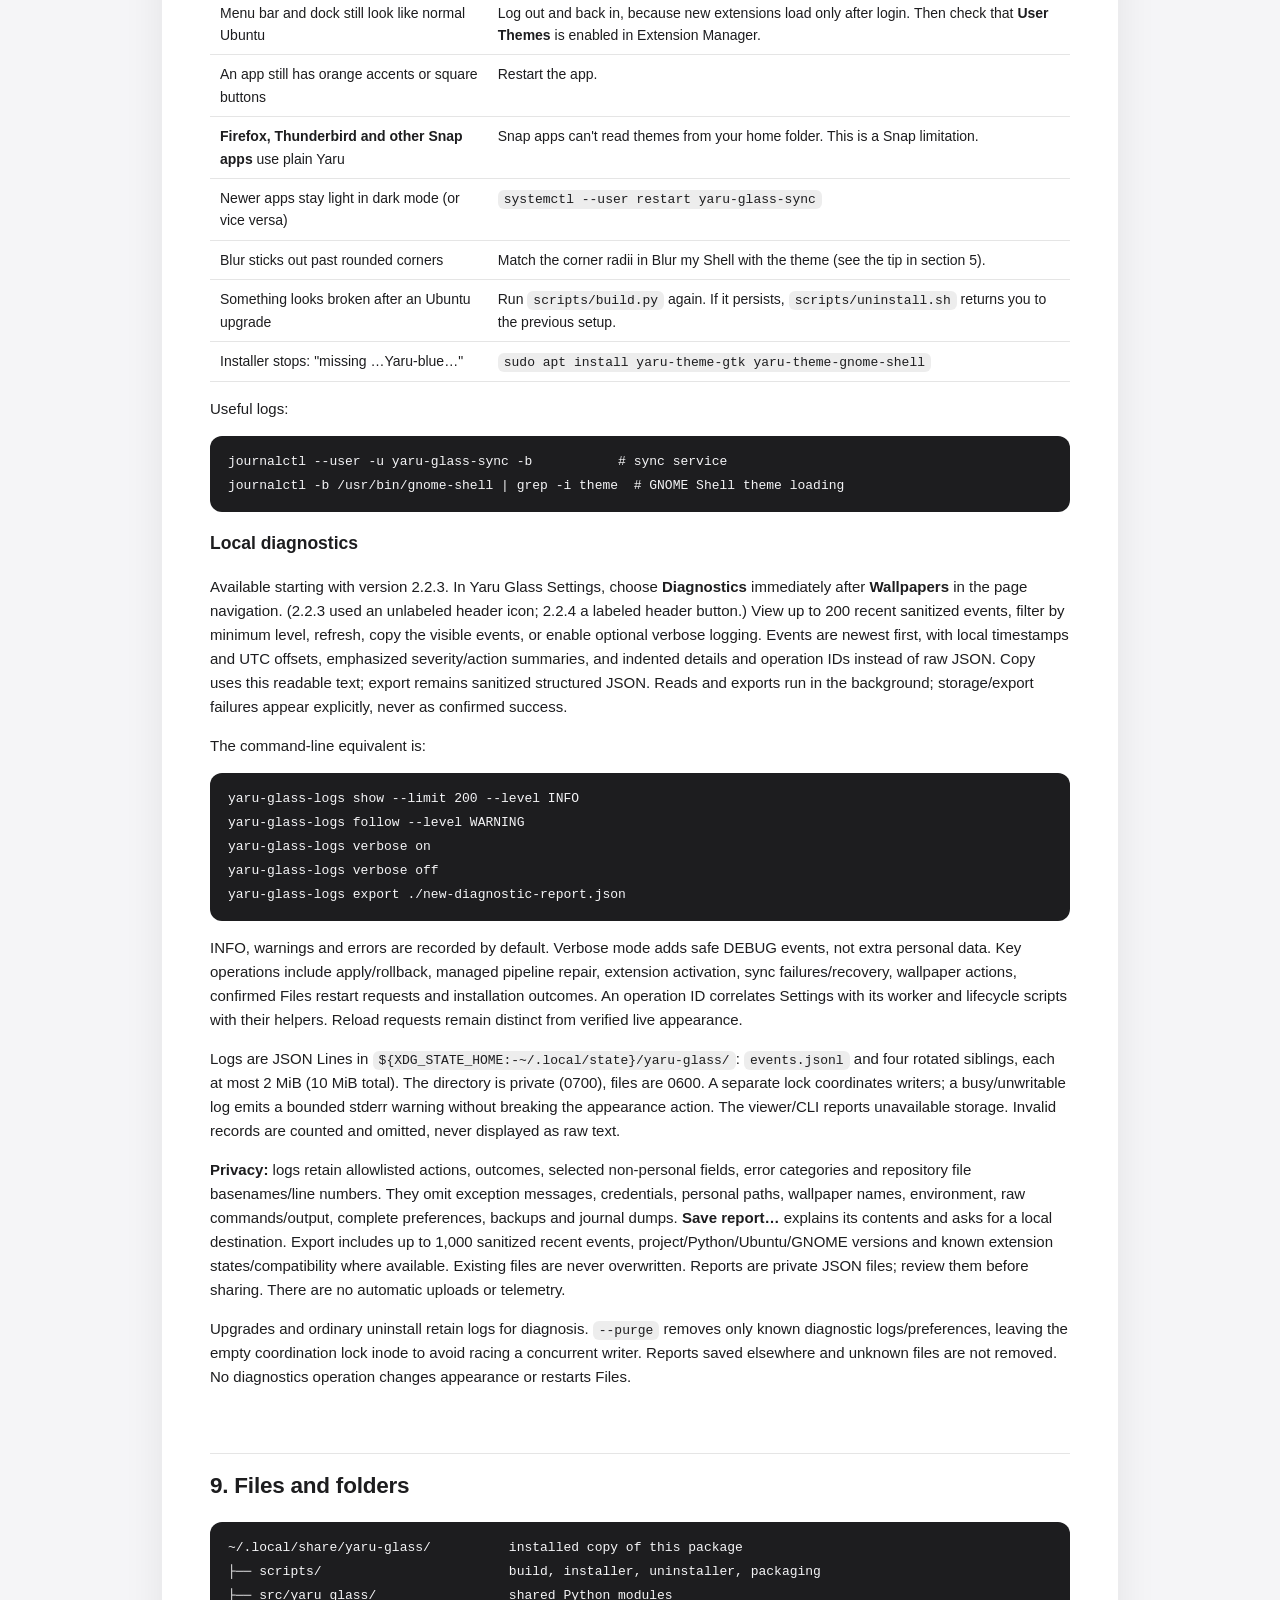
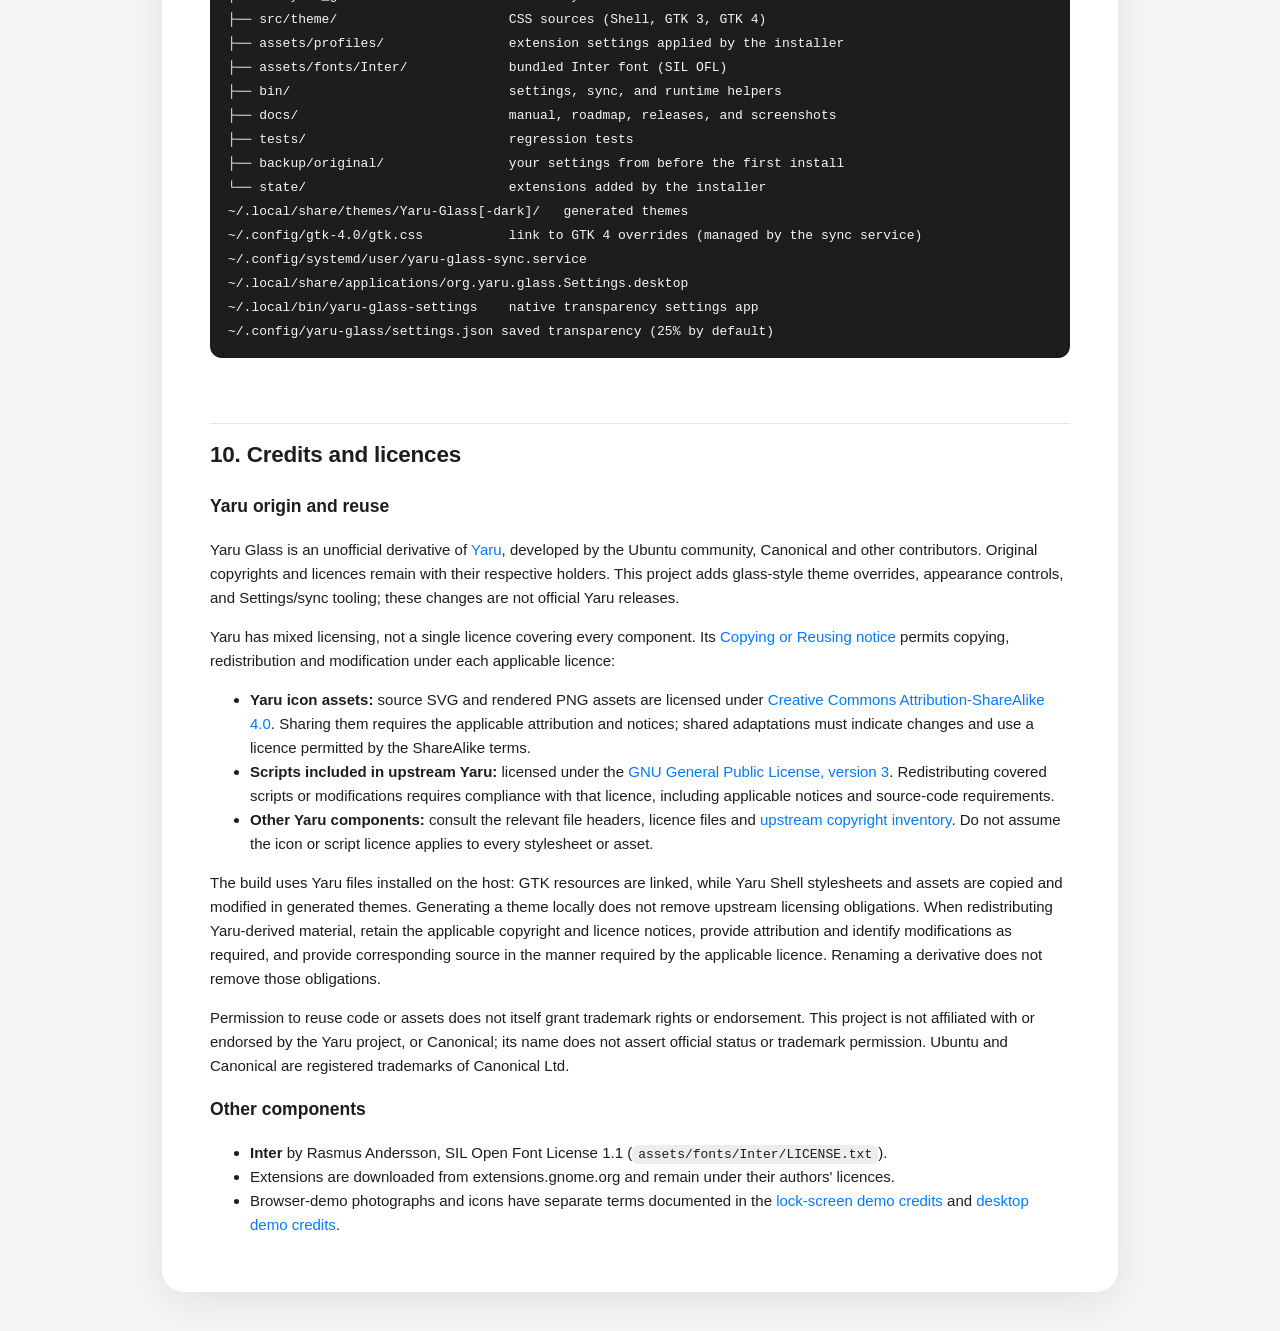
==== commit 89514b7e: "feat: integrate utility pages and readable diagnostic events Move Diagnostics and Updates into Setti" ====
--- a/docs/MANUAL.html
+++ b/docs/MANUAL.html
@@ -342,9 +342,11 @@
 <h3 id="theme-transparency">Theme transparency</h3>
 <p>Open <strong>Yaru Glass Settings</strong> from the application launcher, or run
 <code>~/.local/bin/yaru-glass-settings</code>.</p>
-<p>The window has three pages: <strong>Shell</strong> for glass style and Shell transparency,
+<p>The window has five pages: <strong>Shell</strong> for glass style and Shell transparency,
 <strong>Applications</strong> for Settings-app and Files transparency, presets and restart,
-and <strong>Wallpapers</strong> for the light/dark image previews and pickers. Each page scrolls
+<strong>Wallpapers</strong> for the light/dark image previews and pickers, then <strong>Diagnostics</strong>
+and <strong>Updates</strong>. All five share one navigation group; diagnostics and update
+controls are inline pages, not separate windows. Each page scrolls
 independently. At narrow window widths, page navigation switches to a compact
 drop-down; the pages scroll vertically without horizontal scrolling. Switching
 pages does not apply, reset or save any settings.
@@ -746,10 +748,14 @@
 </code></pre>
 <h3 id="local-diagnostics">Local diagnostics</h3>
 <p>Available starting with version 2.2.3.
-In Yaru Glass Settings, choose the <strong>Diagnostics</strong> button at the left of the
-header. (In 2.2.3 it was an unlabeled ⓘ icon next to the window controls.) View up to 200
+In Yaru Glass Settings, choose <strong>Diagnostics</strong> immediately after <strong>Wallpapers</strong>
+in the page navigation. (2.2.3 used an unlabeled header icon; 2.2.4 a labeled
+header button.) View up to 200
 recent sanitized events, filter by minimum level, refresh, copy the visible
-records, or enable optional verbose logging. Reads and exports run in the
+events, or enable optional verbose logging. Events are newest first, with local
+timestamps and UTC offsets, emphasized severity/action summaries, and indented
+details and operation IDs instead of raw JSON. Copy uses this readable text;
+export remains sanitized structured JSON. Reads and exports run in the
 background; storage/export failures appear explicitly, never as confirmed success.</p>
 <p>The command-line equivalent is:</p>
 <pre><code class="language-bash">yaru-glass-logs show --limit 200 --level INFO
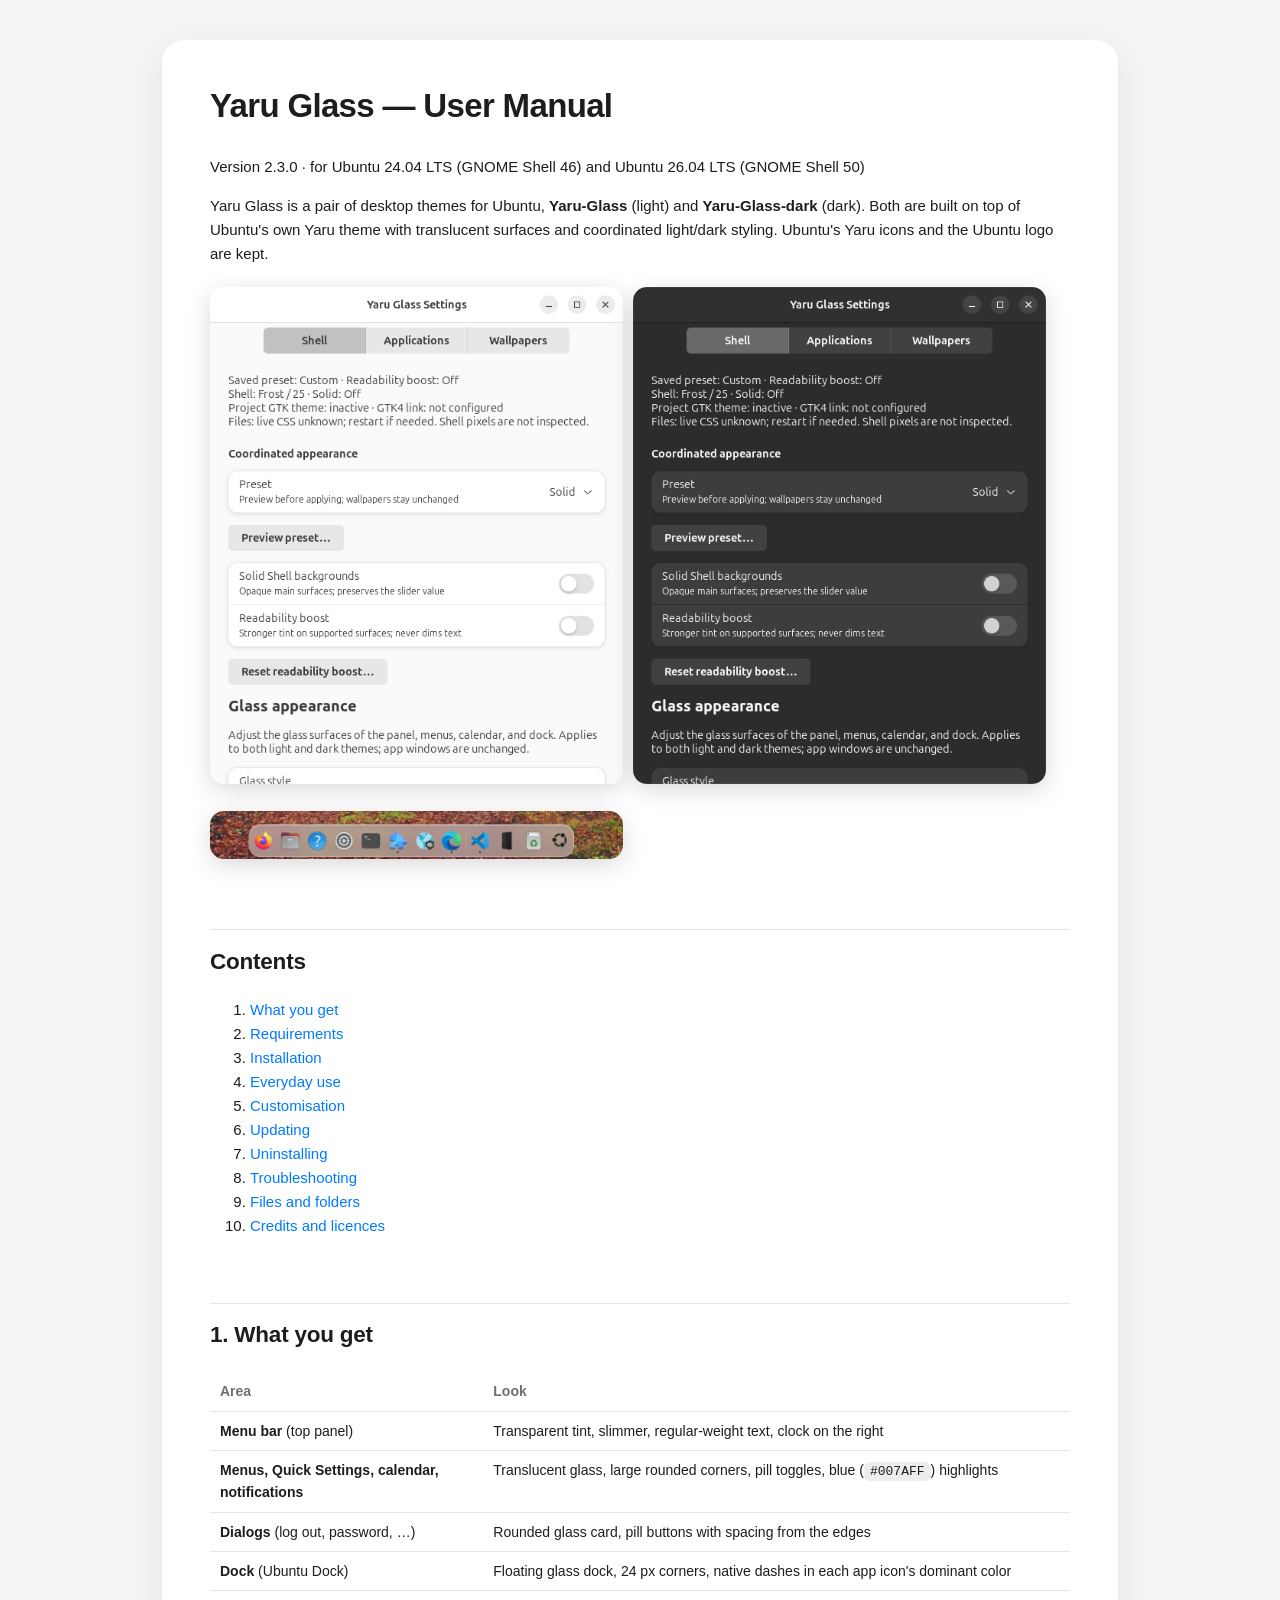
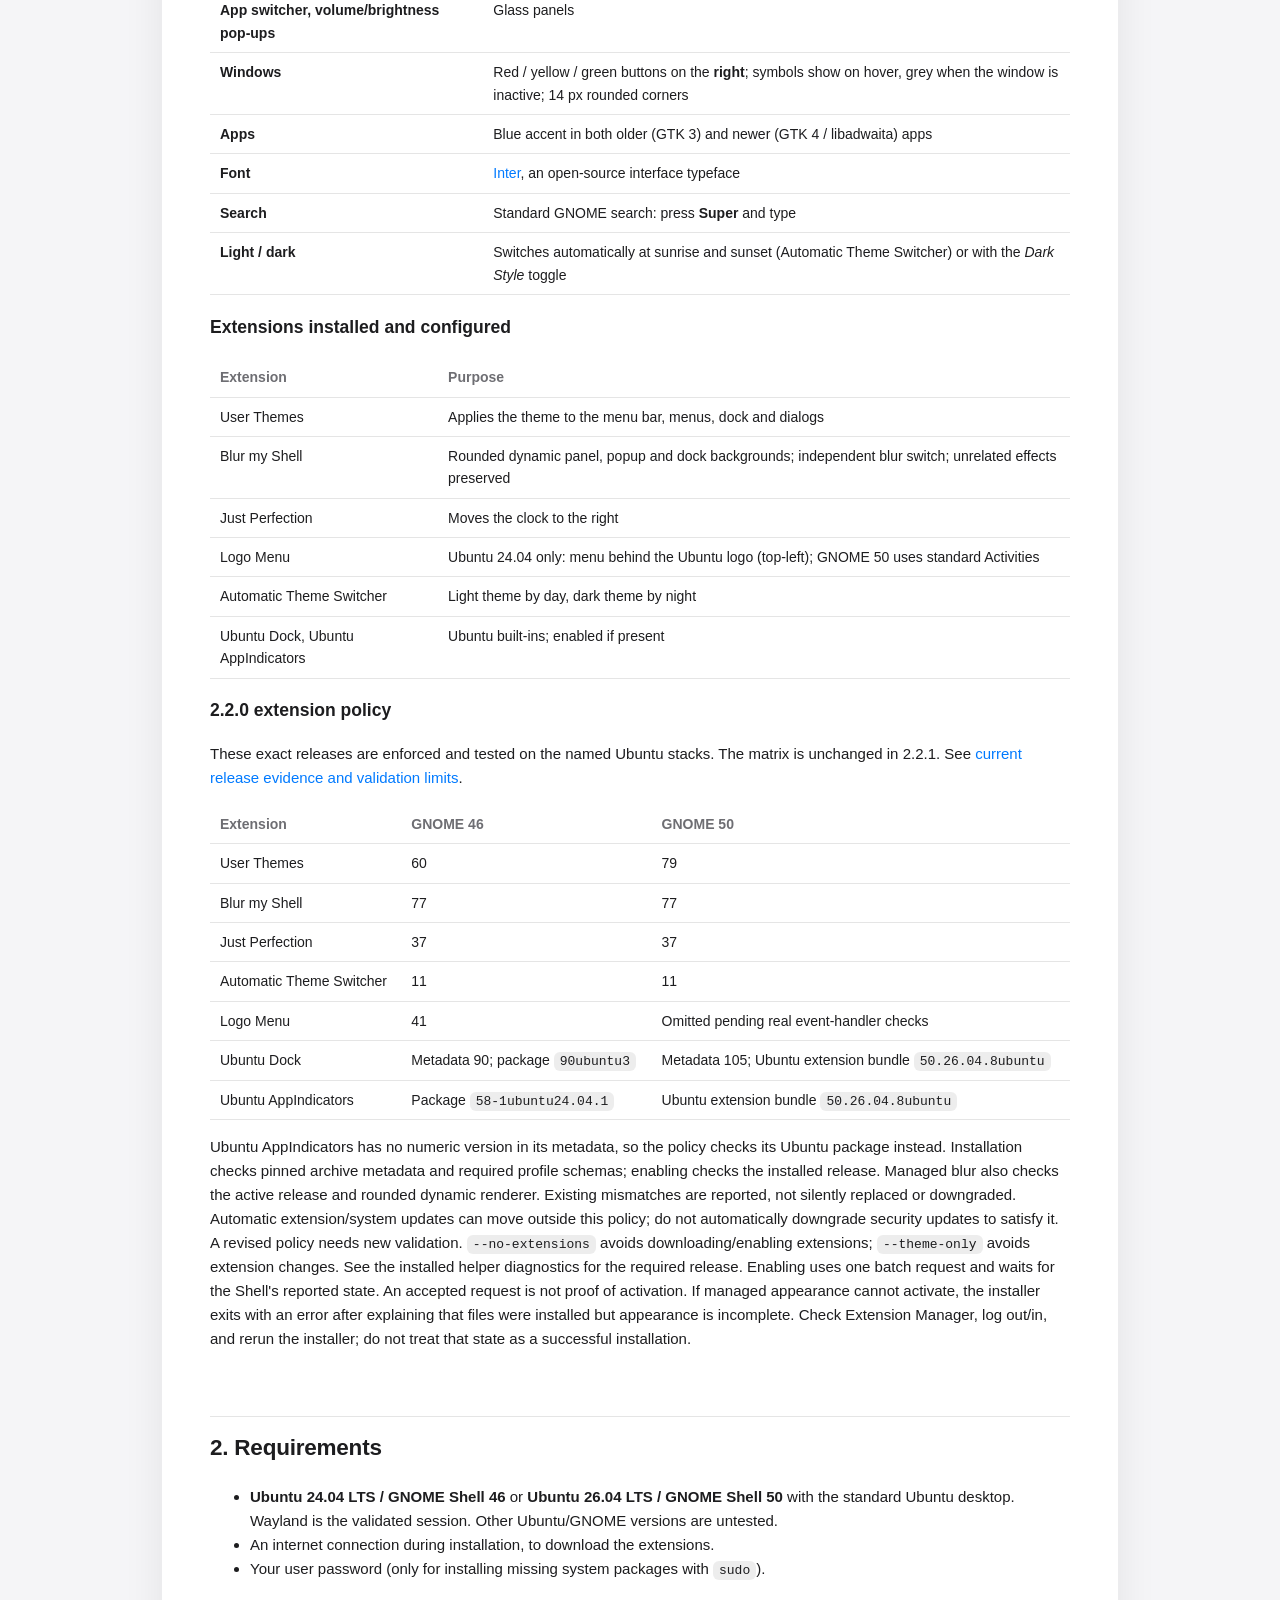
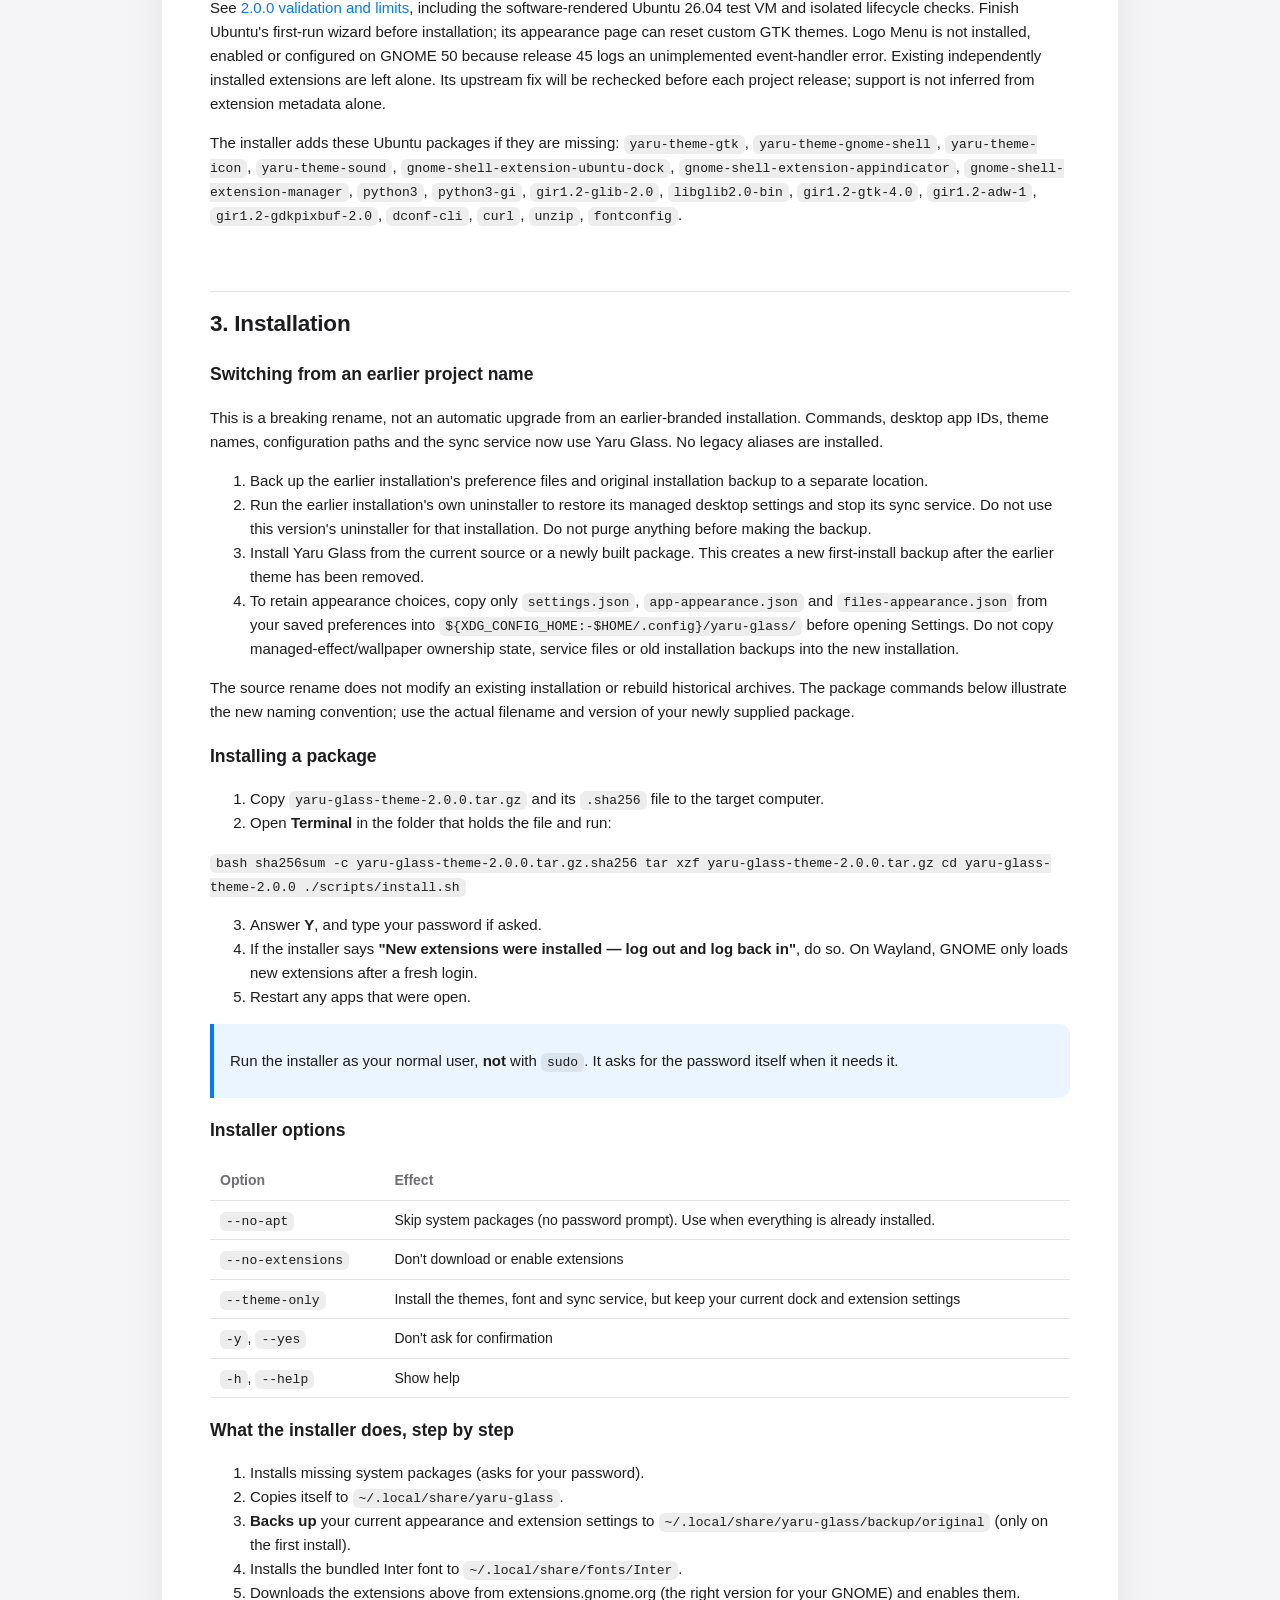
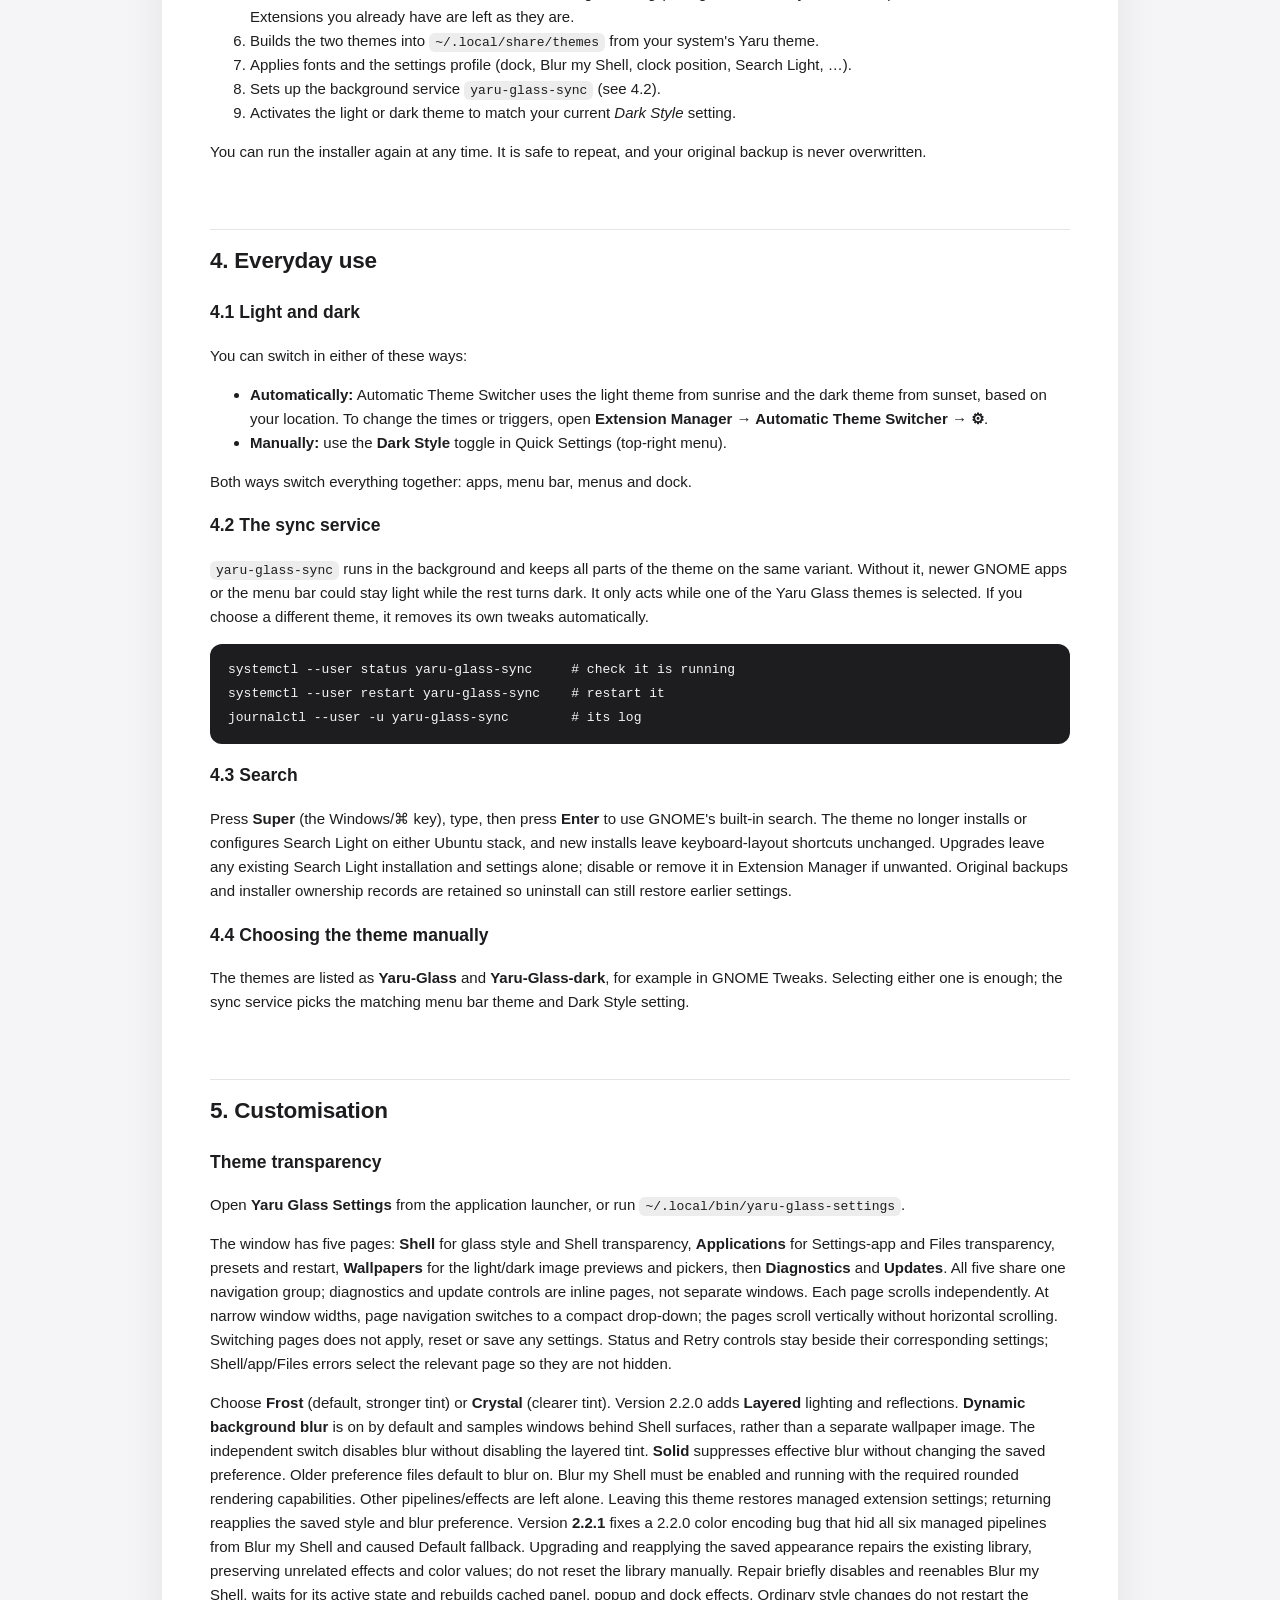
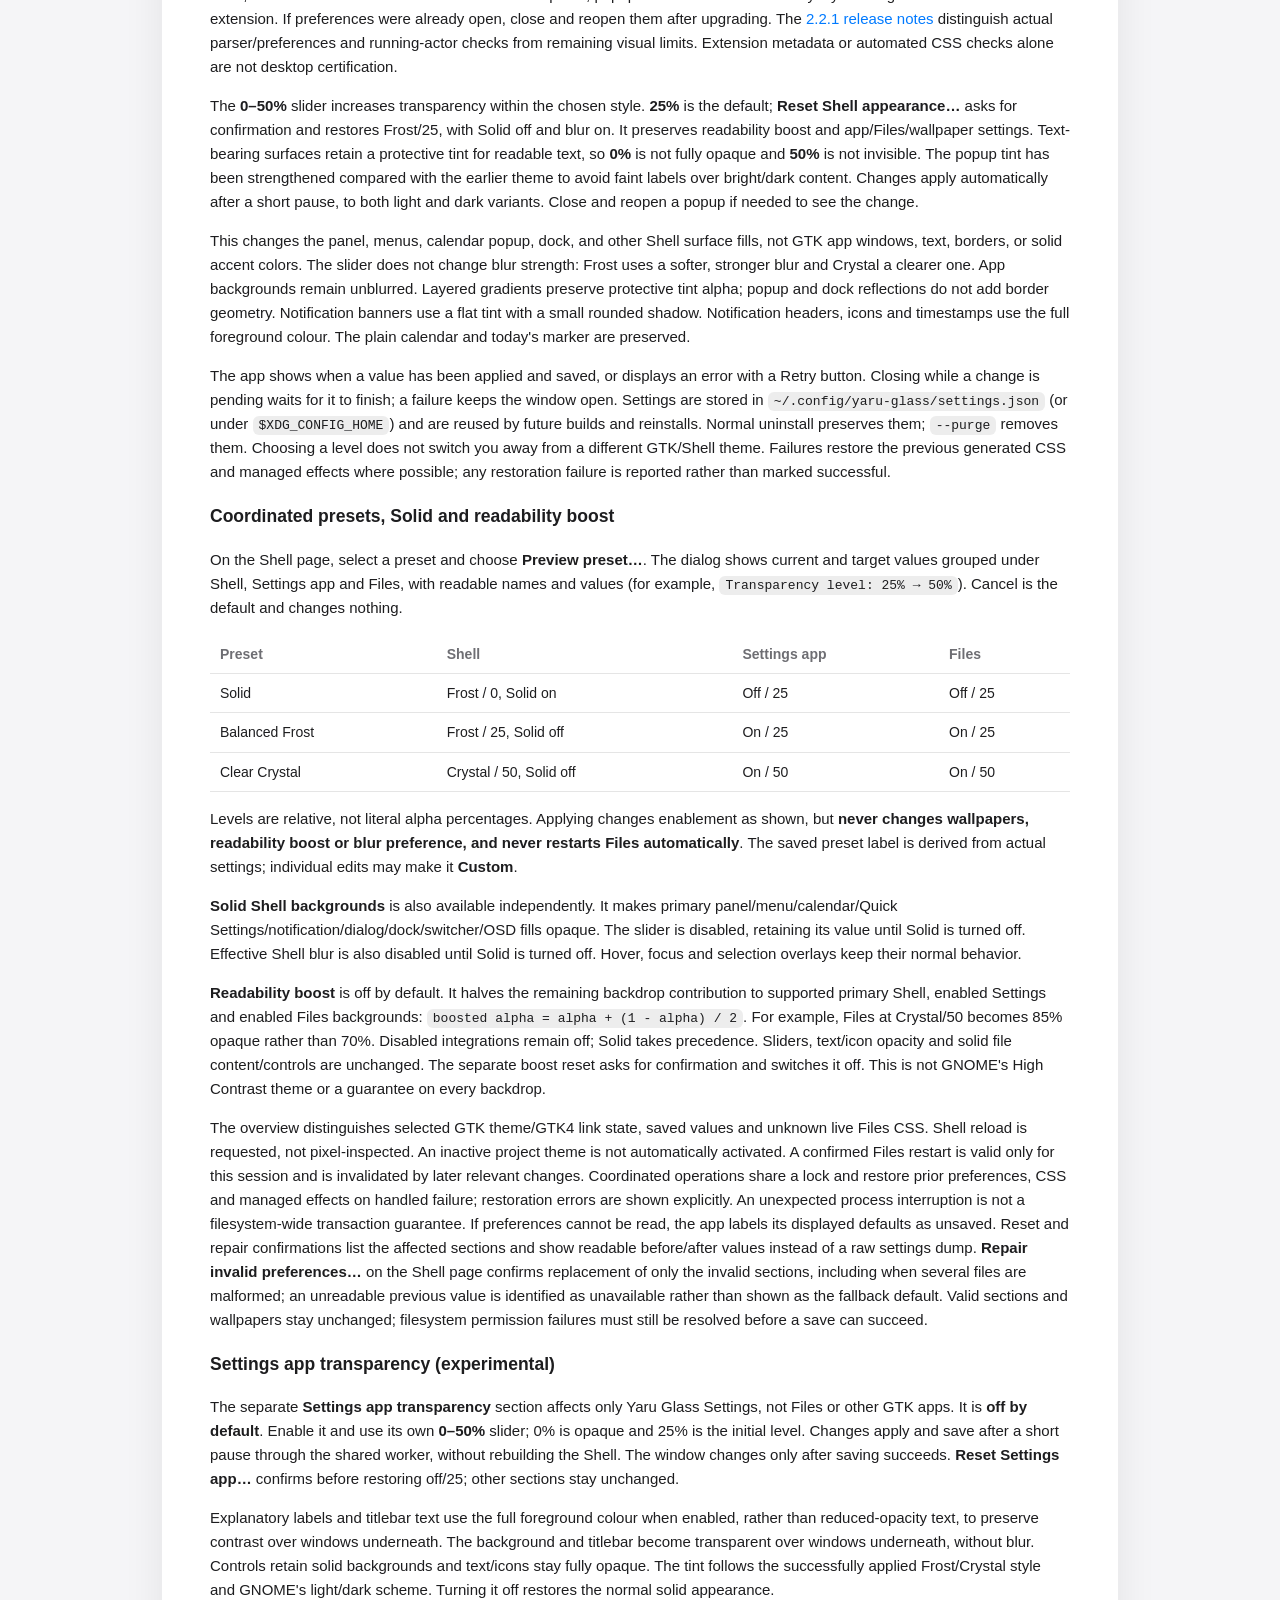
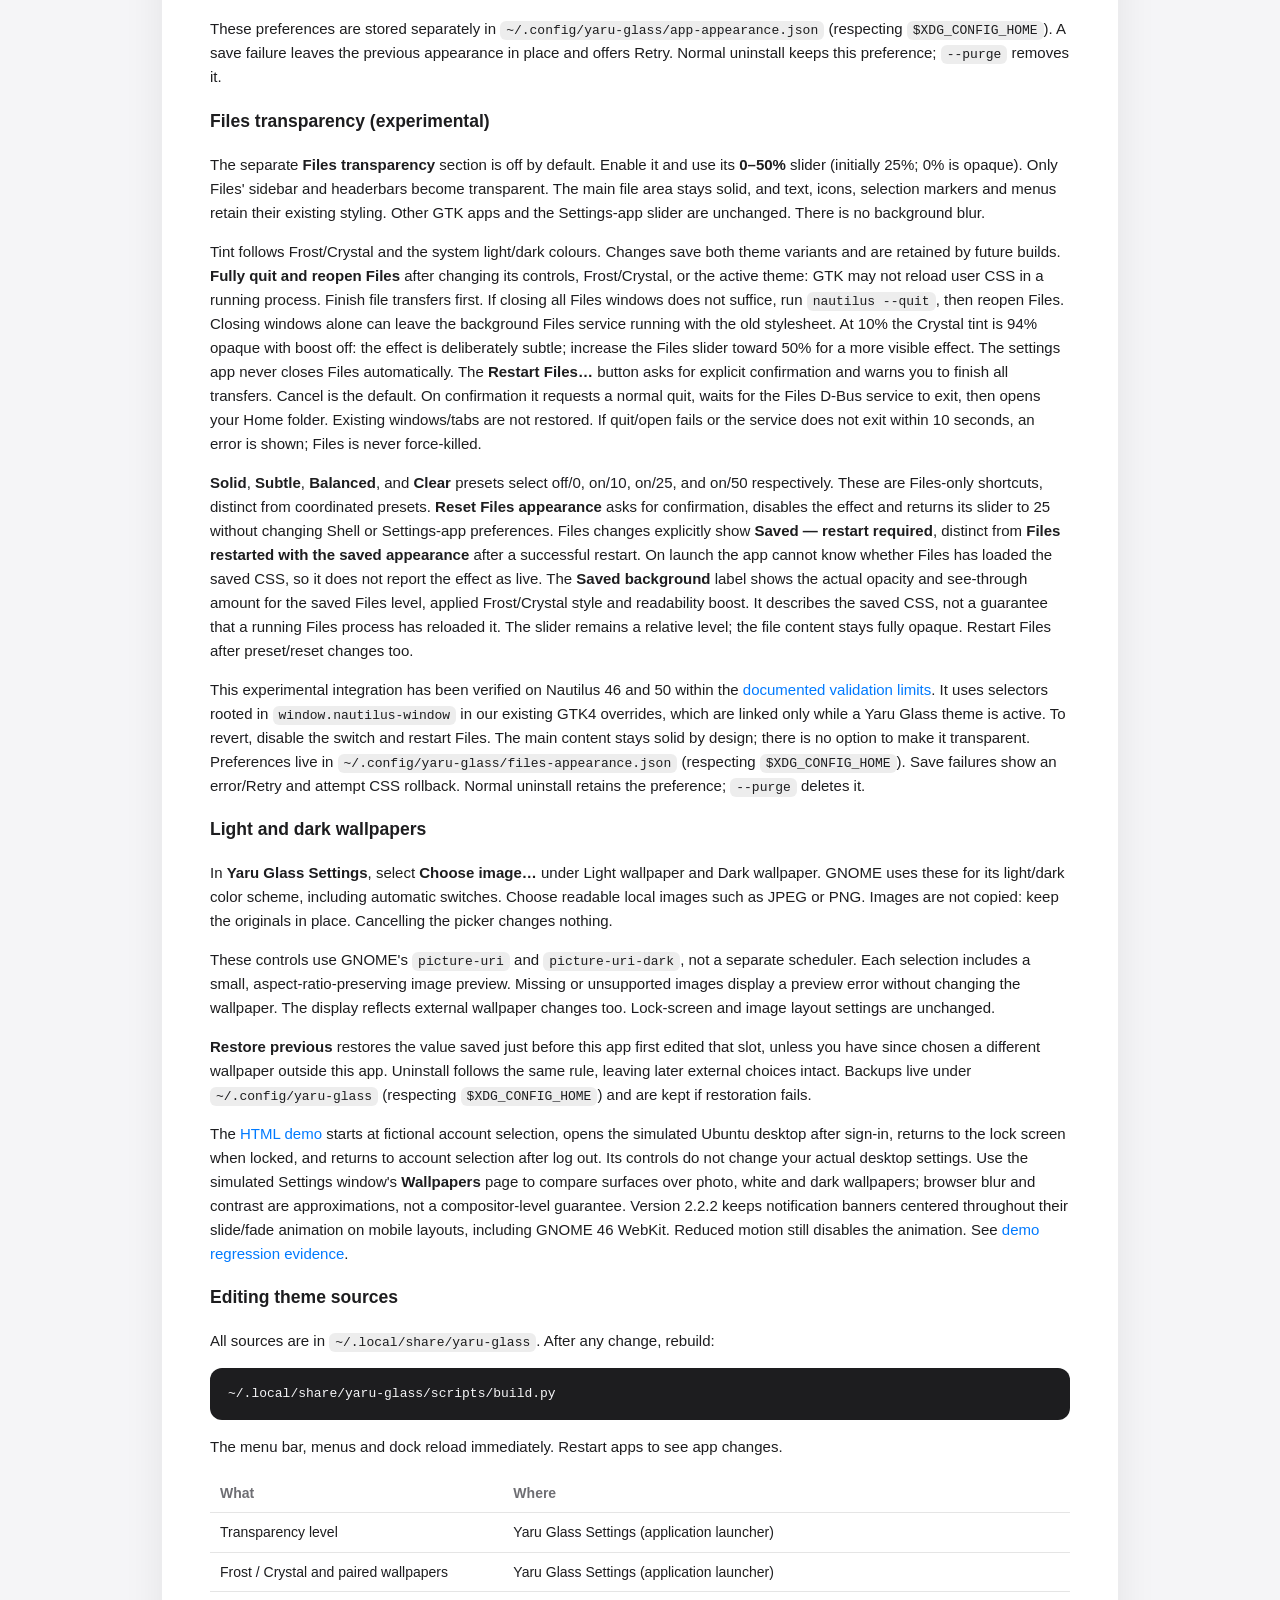
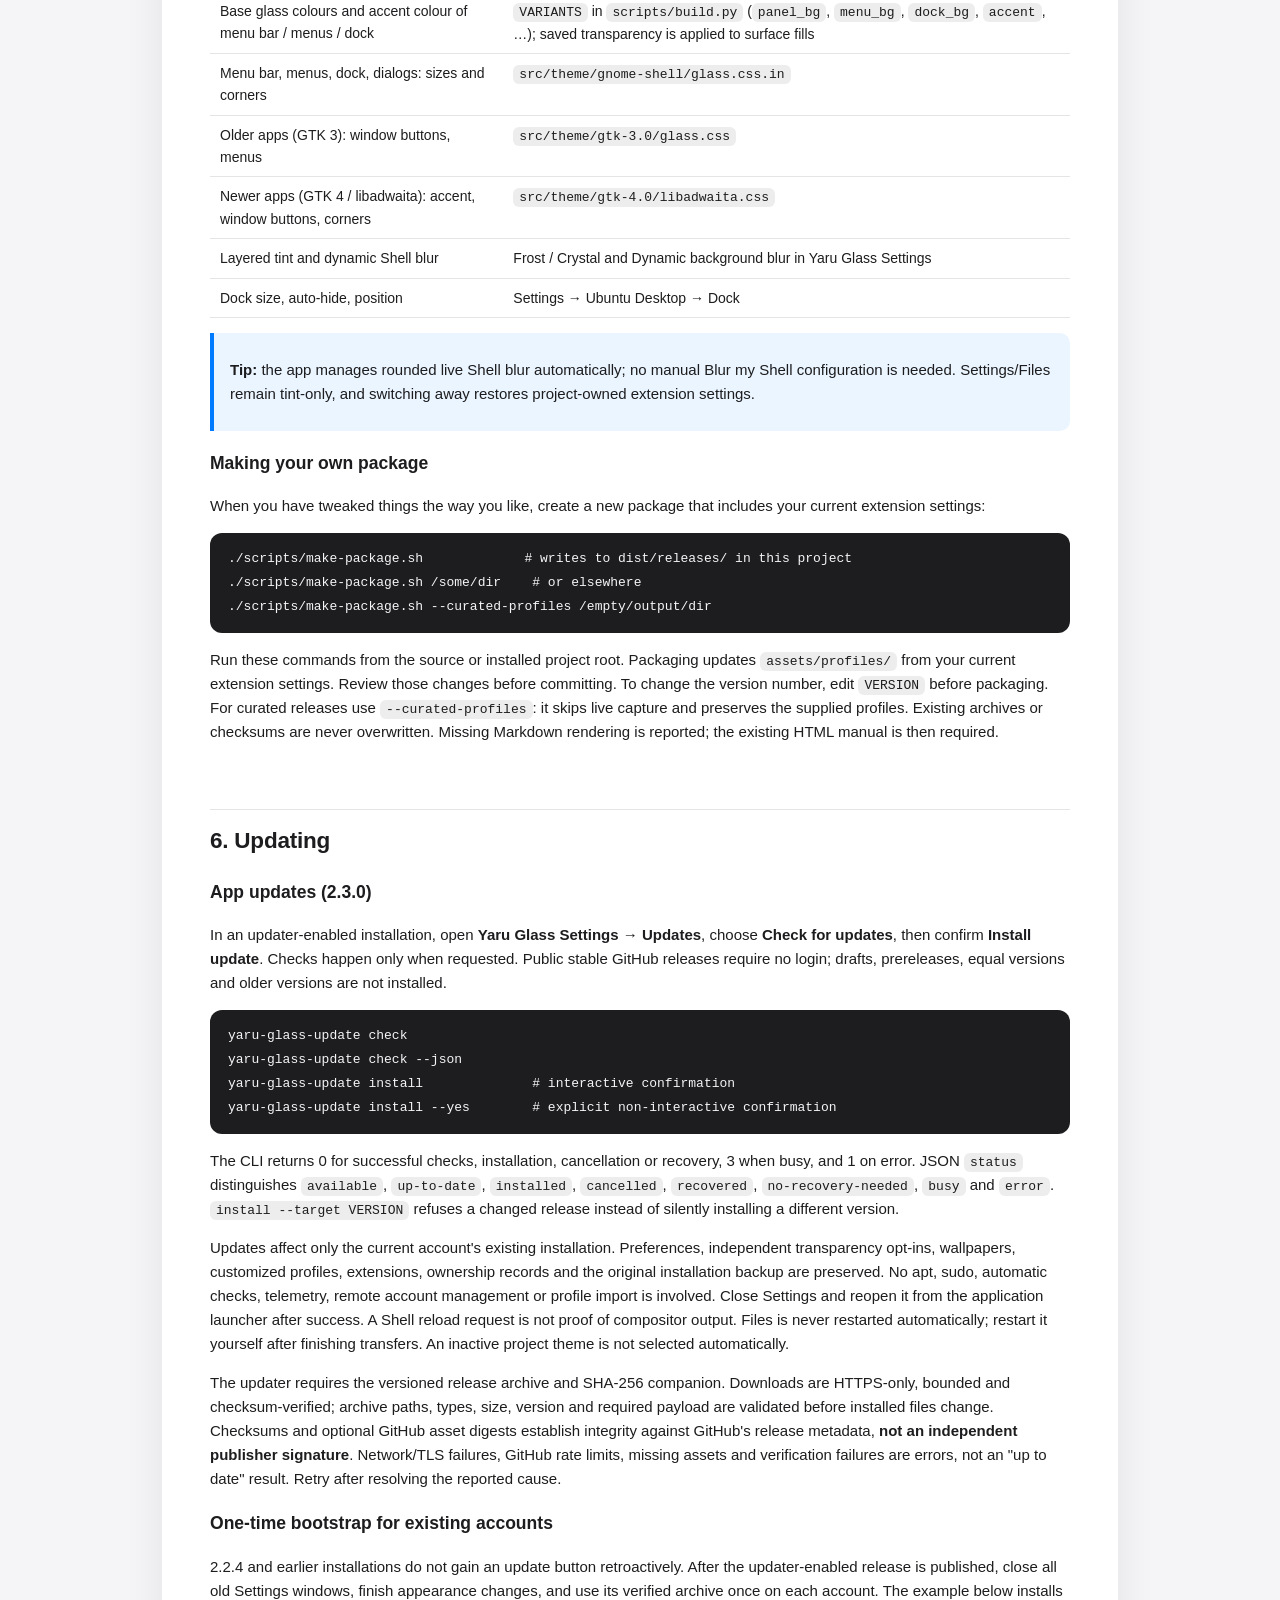
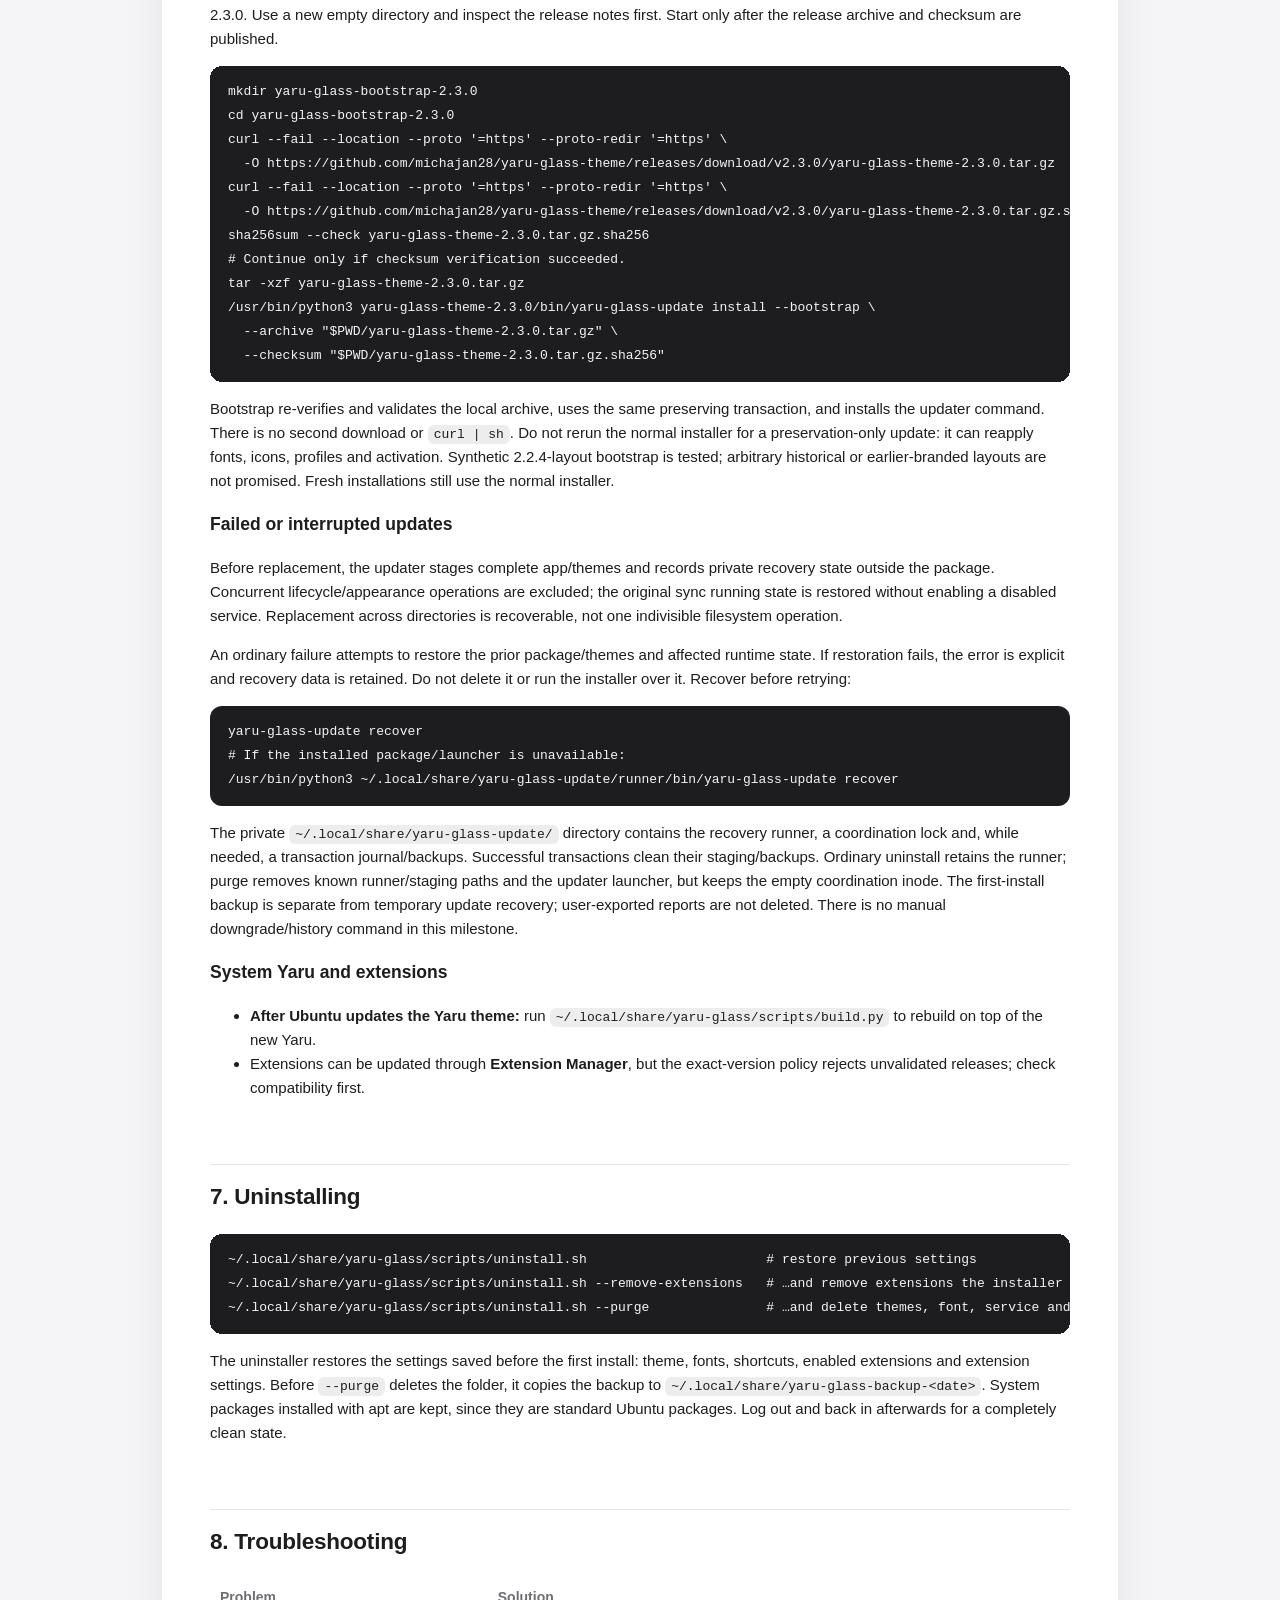
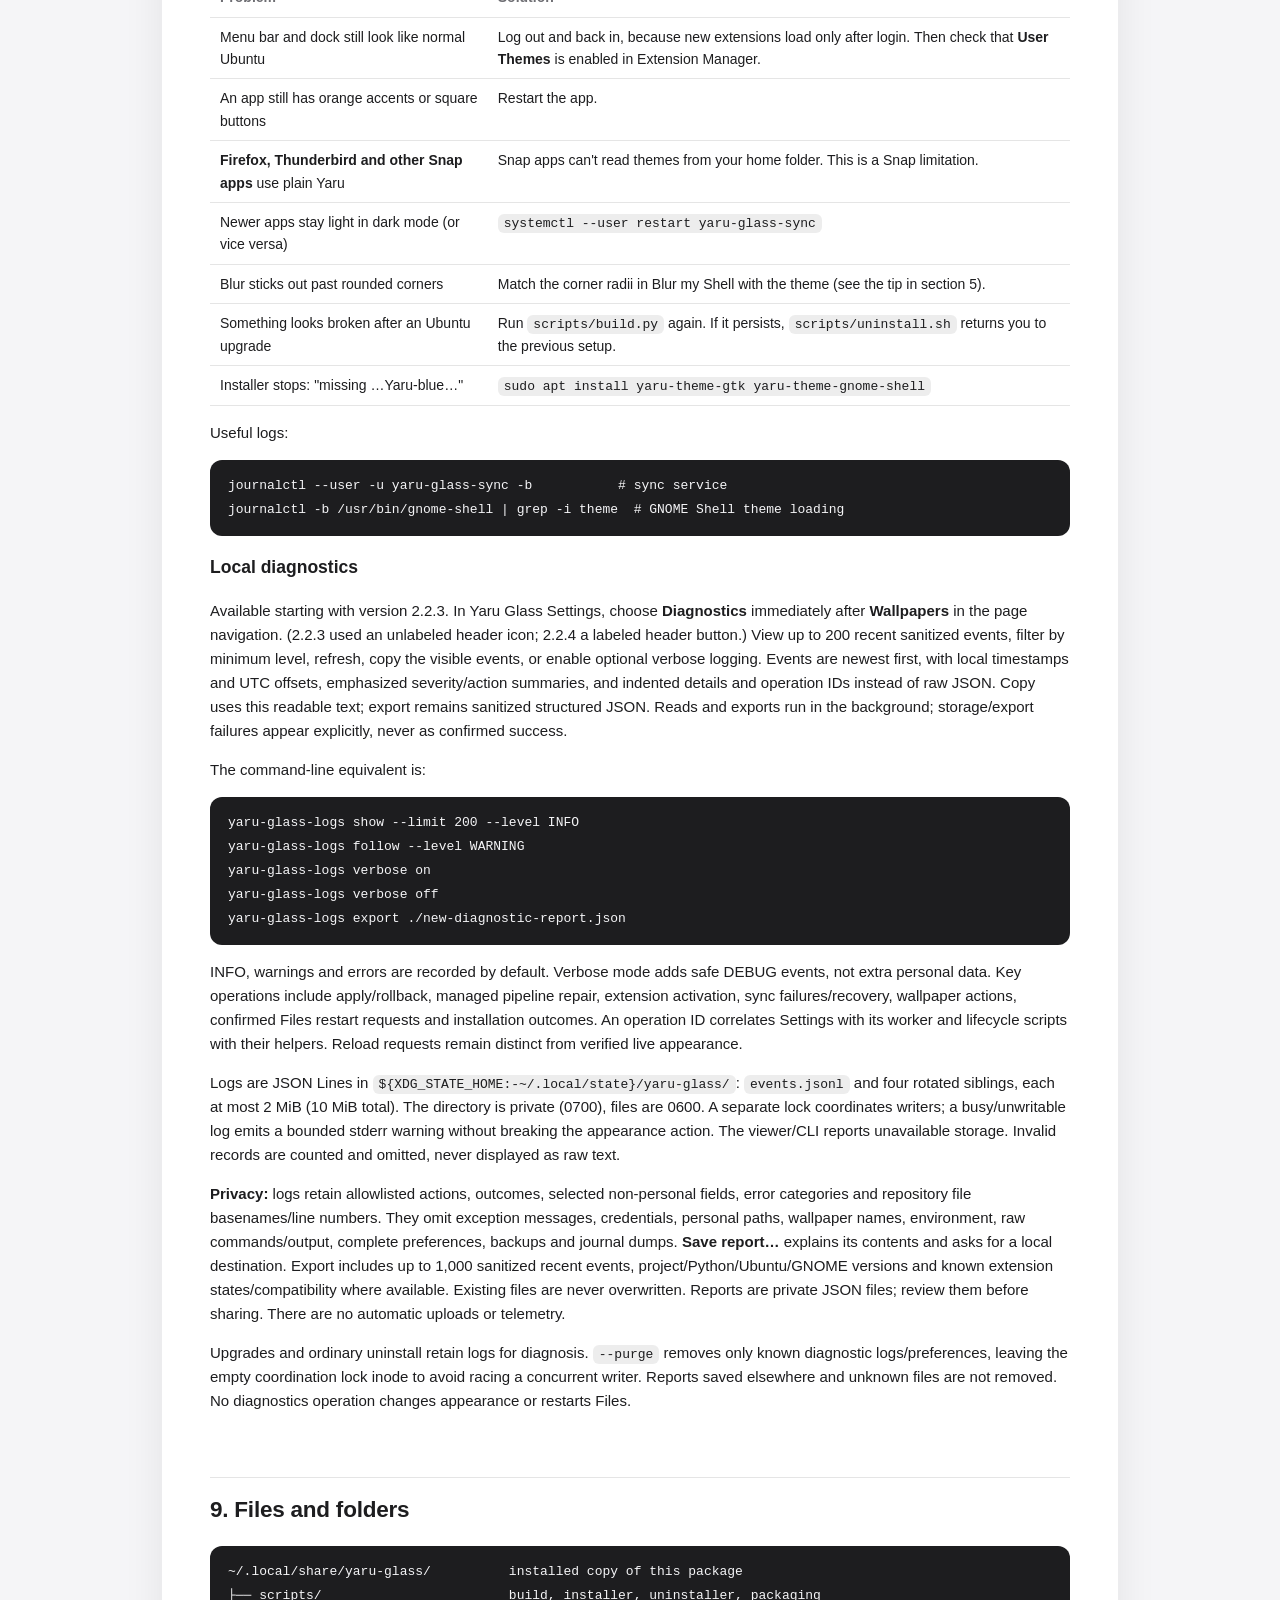
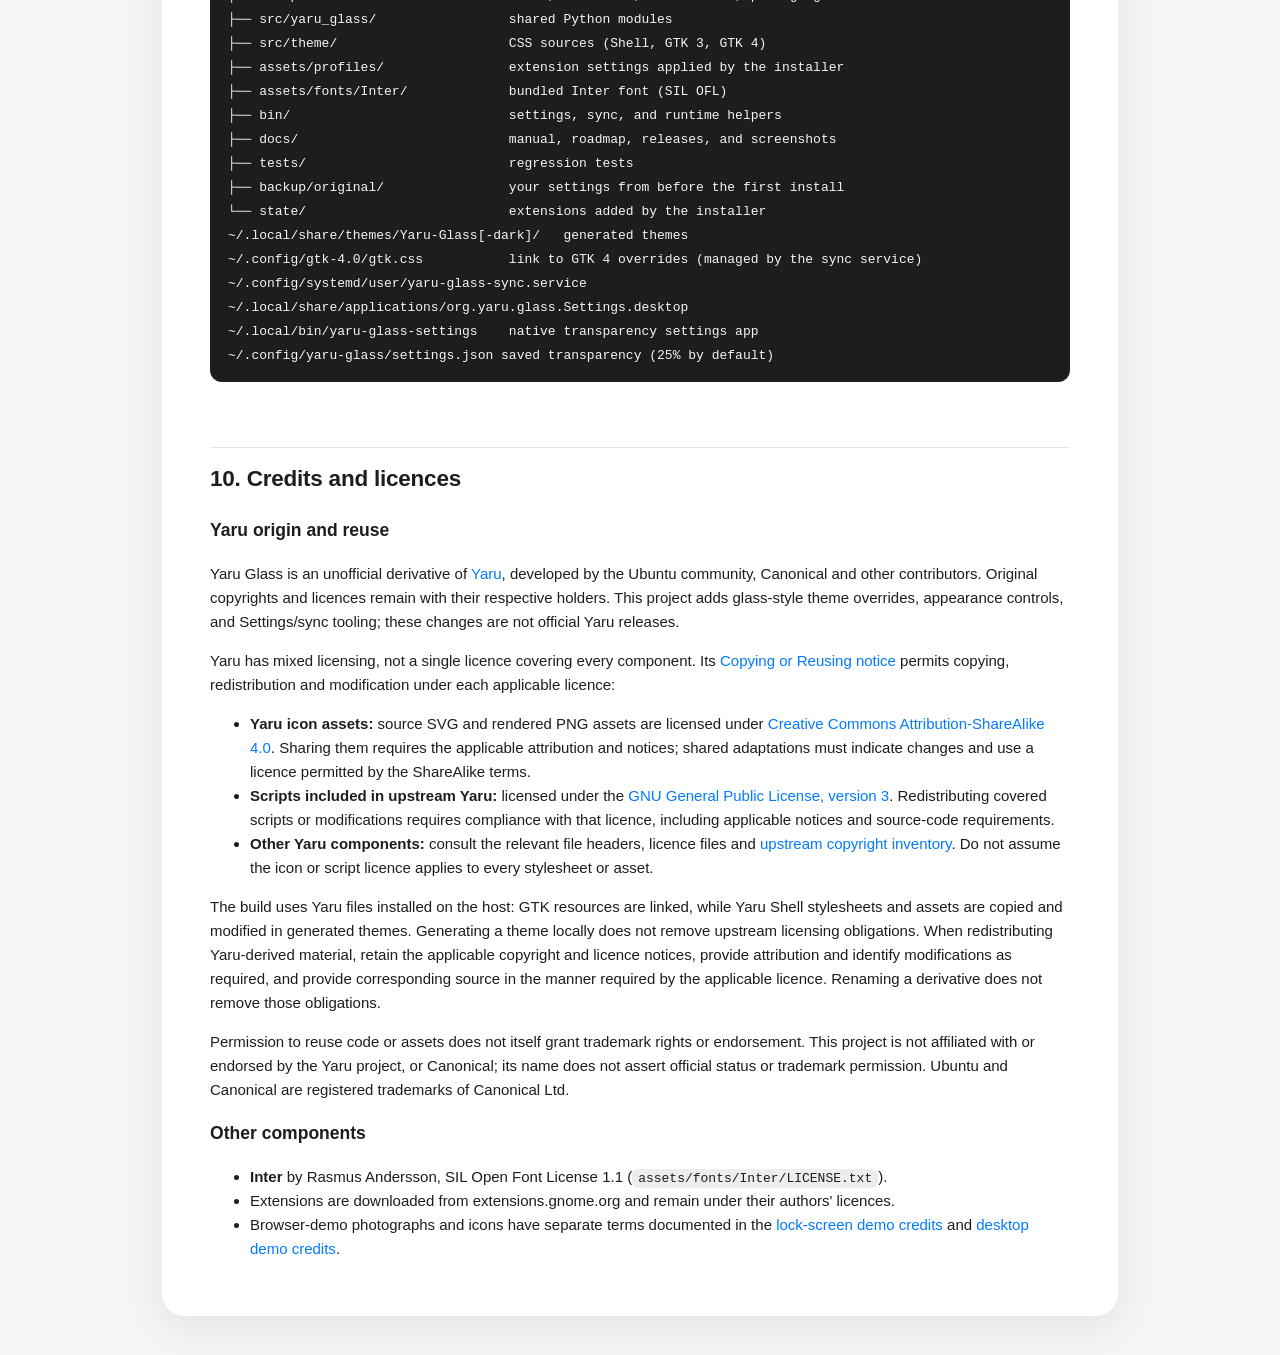
==== commit a5cf4424: "release: prepare Yaru Glass 2.3.0 Document validated updater, integrated utility pages and readable " ====
--- a/docs/MANUAL.html
+++ b/docs/MANUAL.html
@@ -20,7 +20,7 @@
 hr { border: none; }
 </style></head>
 <body><main><h1 id="yaru-glass-user-manual">Yaru Glass — User Manual</h1>
-<p>Version 2.2.4 · for Ubuntu 24.04 LTS (GNOME Shell 46) and Ubuntu 26.04 LTS (GNOME Shell 50)</p>
+<p>Version 2.3.0 · for Ubuntu 24.04 LTS (GNOME Shell 46) and Ubuntu 26.04 LTS (GNOME Shell 50)</p>
 <p>Yaru Glass is a pair of desktop themes for Ubuntu, <strong>Yaru-Glass</strong> (light) and
 <strong>Yaru-Glass-dark</strong> (dark). Both are built on top of Ubuntu's own Yaru theme with
 translucent surfaces and coordinated light/dark styling. Ubuntu's Yaru icons and
@@ -609,7 +609,7 @@
 Missing Markdown rendering is reported; the existing HTML manual is then required.</p>
 <hr />
 <h2 id="6-updating">6. Updating</h2>
-<h3 id="app-updates-unreleased-targeting-230">App updates (unreleased, targeting 2.3.0)</h3>
+<h3 id="app-updates-230">App updates (2.3.0)</h3>
 <p>In an updater-enabled installation, open <strong>Yaru Glass Settings → Updates</strong>,
 choose <strong>Check for updates</strong>, then confirm <strong>Install update</strong>. Checks happen only
 when requested. Public stable GitHub releases require no login; drafts,
@@ -643,8 +643,8 @@
 <p>2.2.4 and earlier installations do not gain an update button retroactively.
 After the updater-enabled release is published, close all old Settings windows,
 finish appearance changes, and use its verified archive once on each account.
-The example below targets the future 2.3.0 release; do not run it before that
-release exists. Use a new empty directory and inspect the release notes first.</p>
+The example below installs 2.3.0. Use a new empty directory and inspect the
+release notes first. Start only after the release archive and checksum are published.</p>
 <pre><code class="language-bash">mkdir yaru-glass-bootstrap-2.3.0
 cd yaru-glass-bootstrap-2.3.0
 curl --fail --location --proto '=https' --proto-redir '=https' \
@@ -655,8 +655,8 @@
 # Continue only if checksum verification succeeded.
 tar -xzf yaru-glass-theme-2.3.0.tar.gz
 /usr/bin/python3 yaru-glass-theme-2.3.0/bin/yaru-glass-update install --bootstrap \
-  --archive "$PWD/yaru-glass-theme-2.3.0.tar.gz" \
-  --checksum "$PWD/yaru-glass-theme-2.3.0.tar.gz.sha256"
+  --archive &quot;$PWD/yaru-glass-theme-2.3.0.tar.gz&quot; \
+  --checksum &quot;$PWD/yaru-glass-theme-2.3.0.tar.gz.sha256&quot;
 </code></pre>
 <p>Bootstrap re-verifies and validates the local archive, uses the same preserving
 transaction, and installs the updater command. There is no second download or
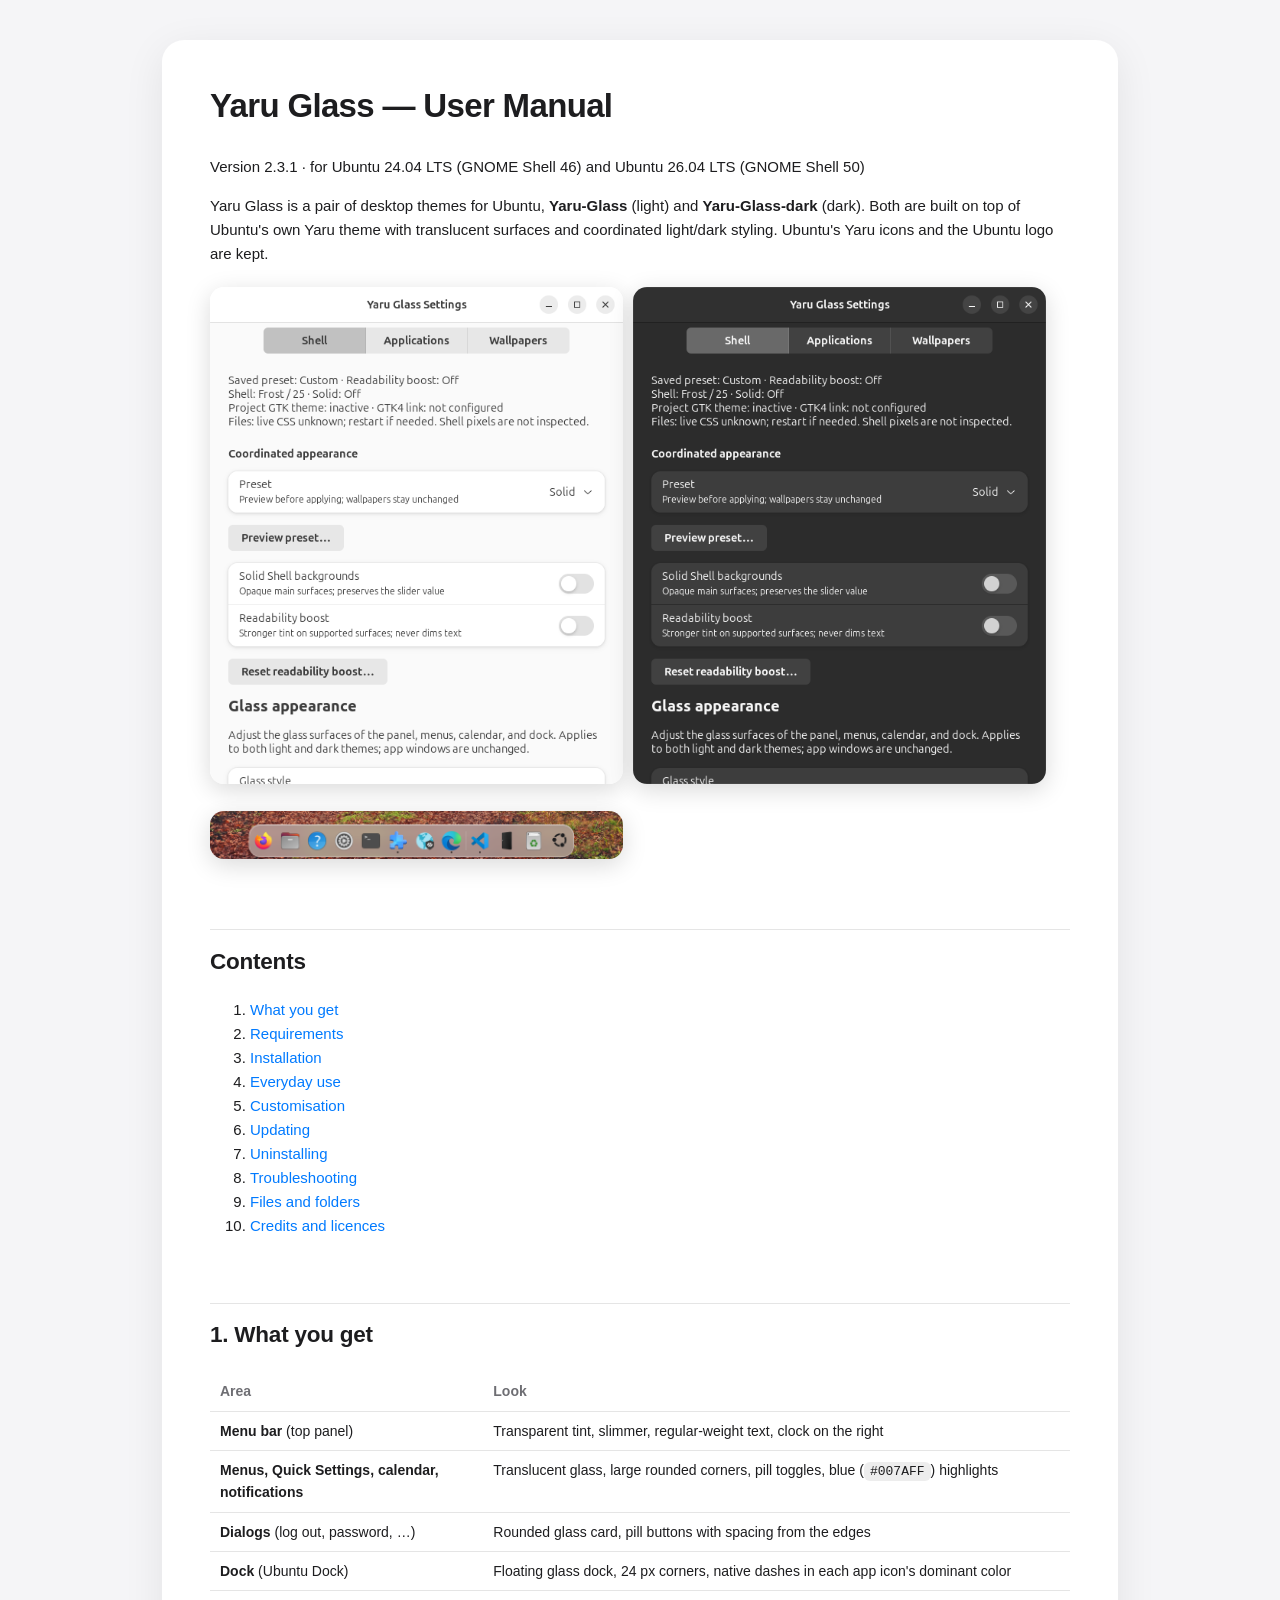
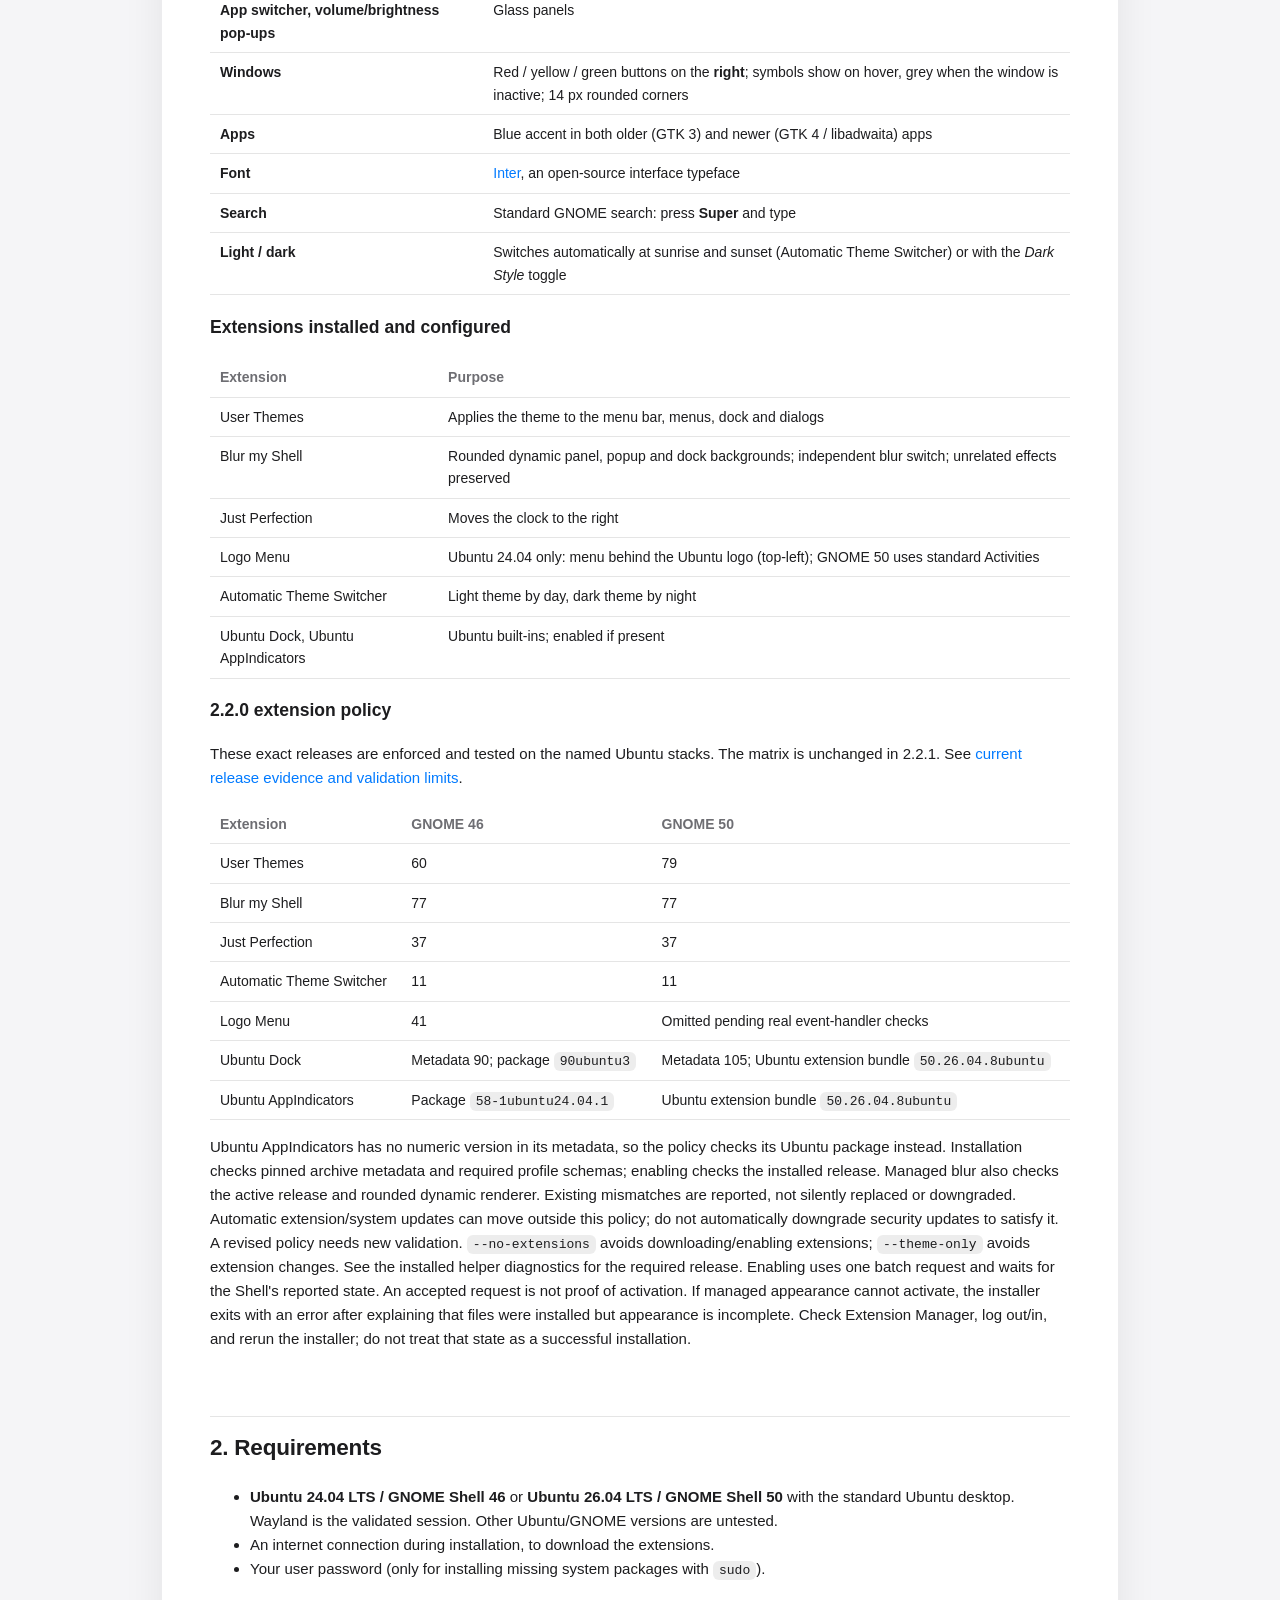
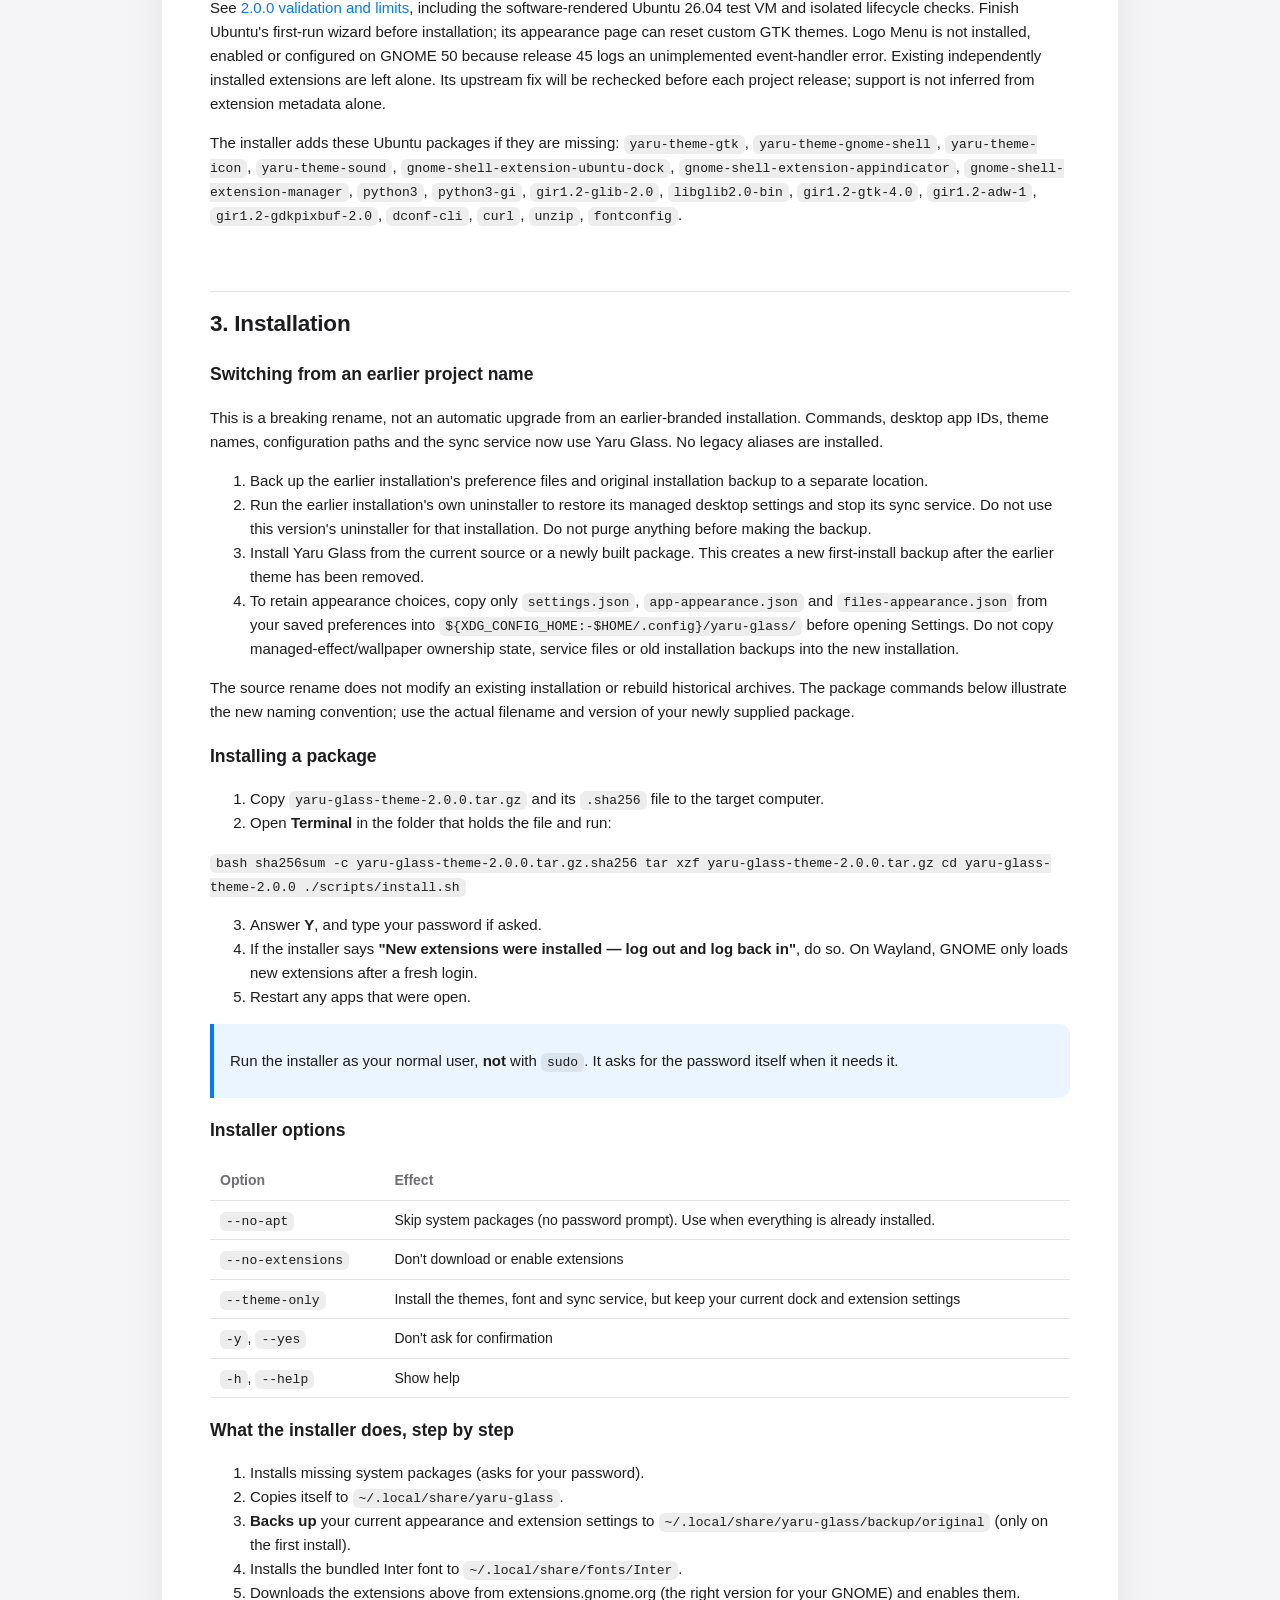
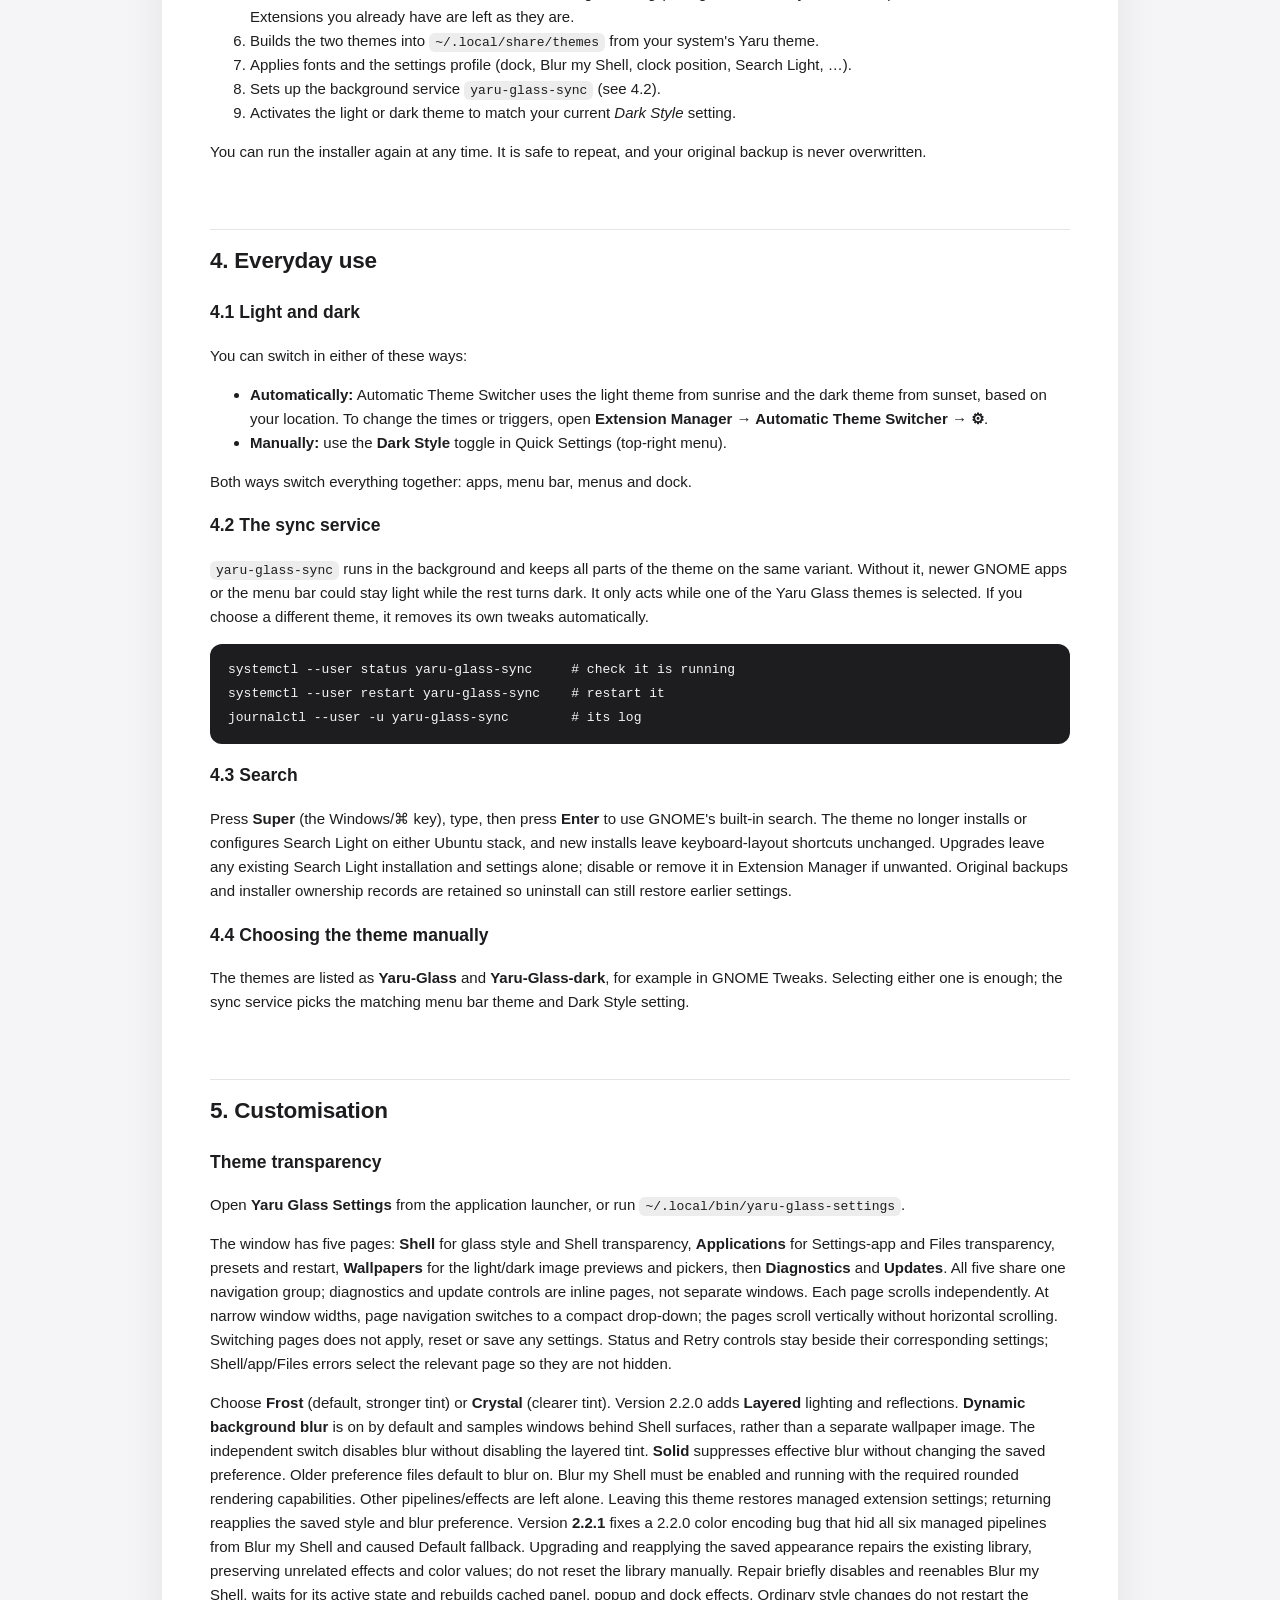
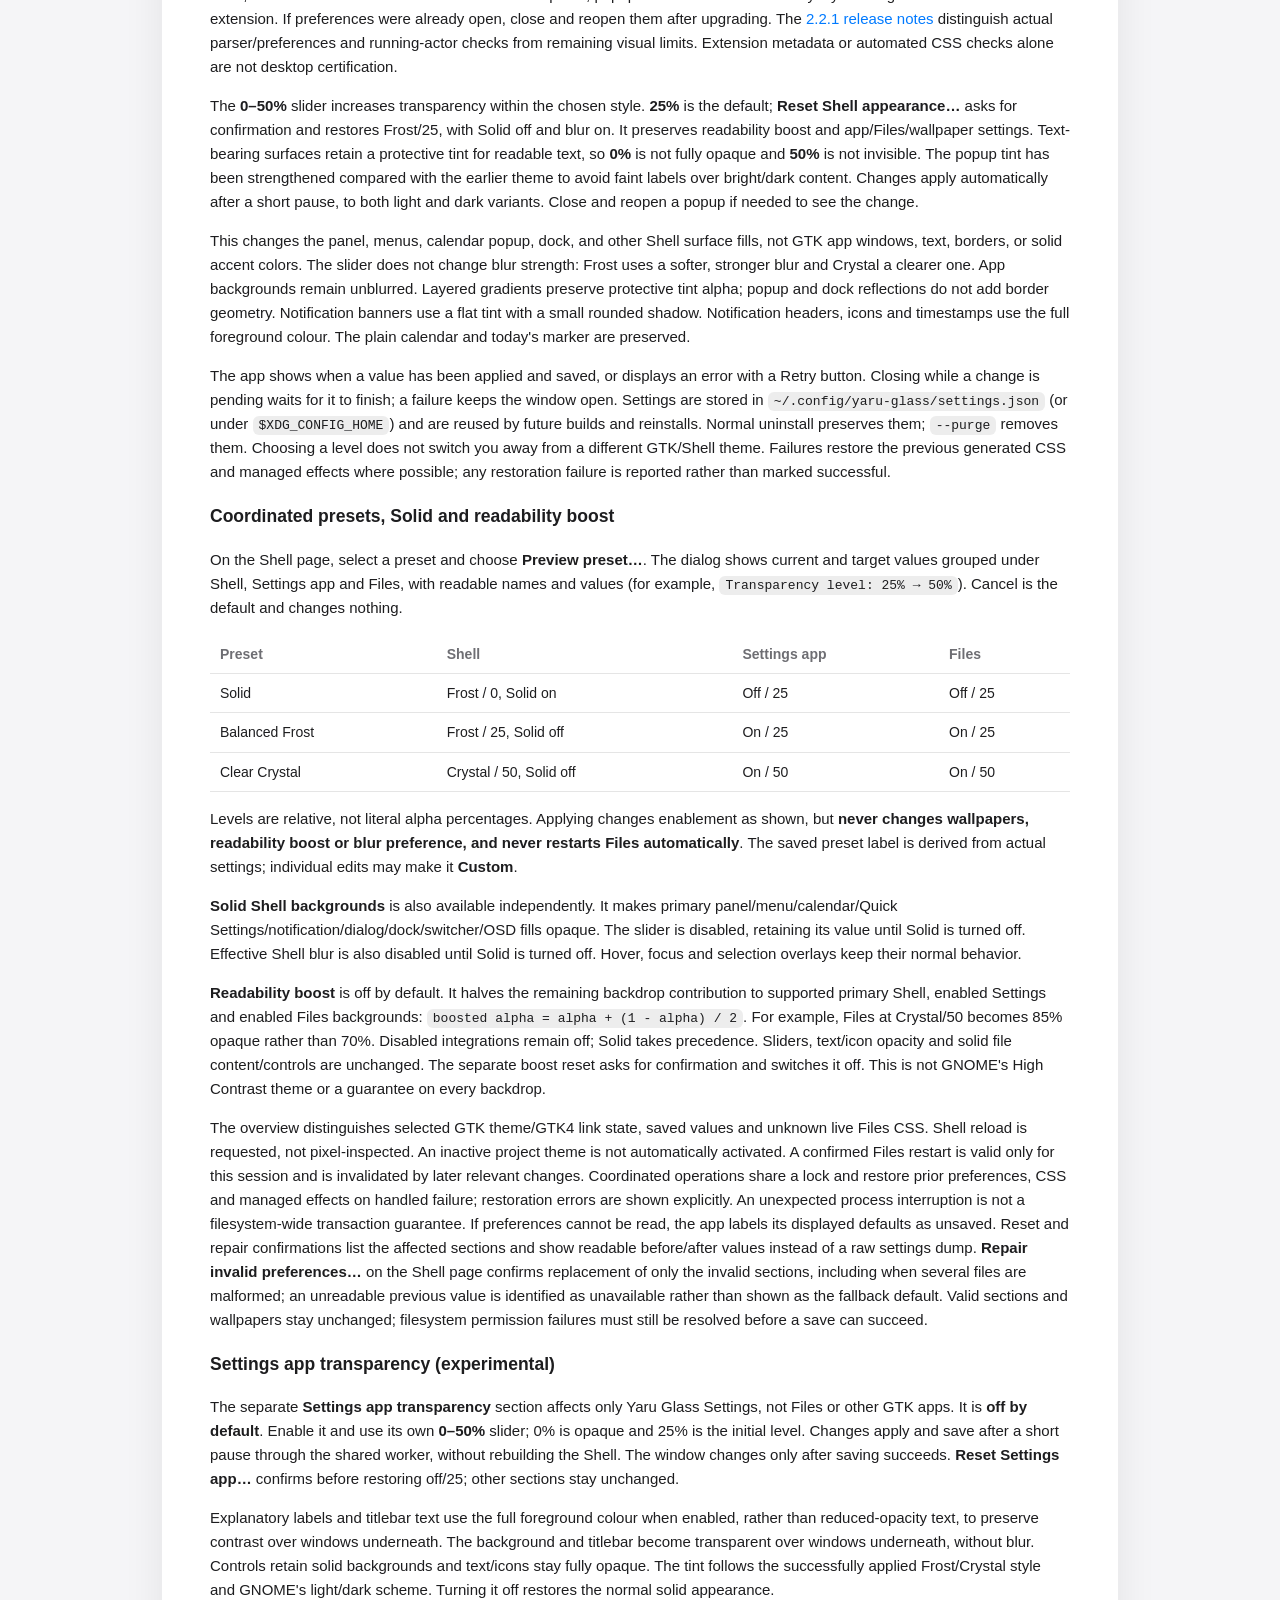
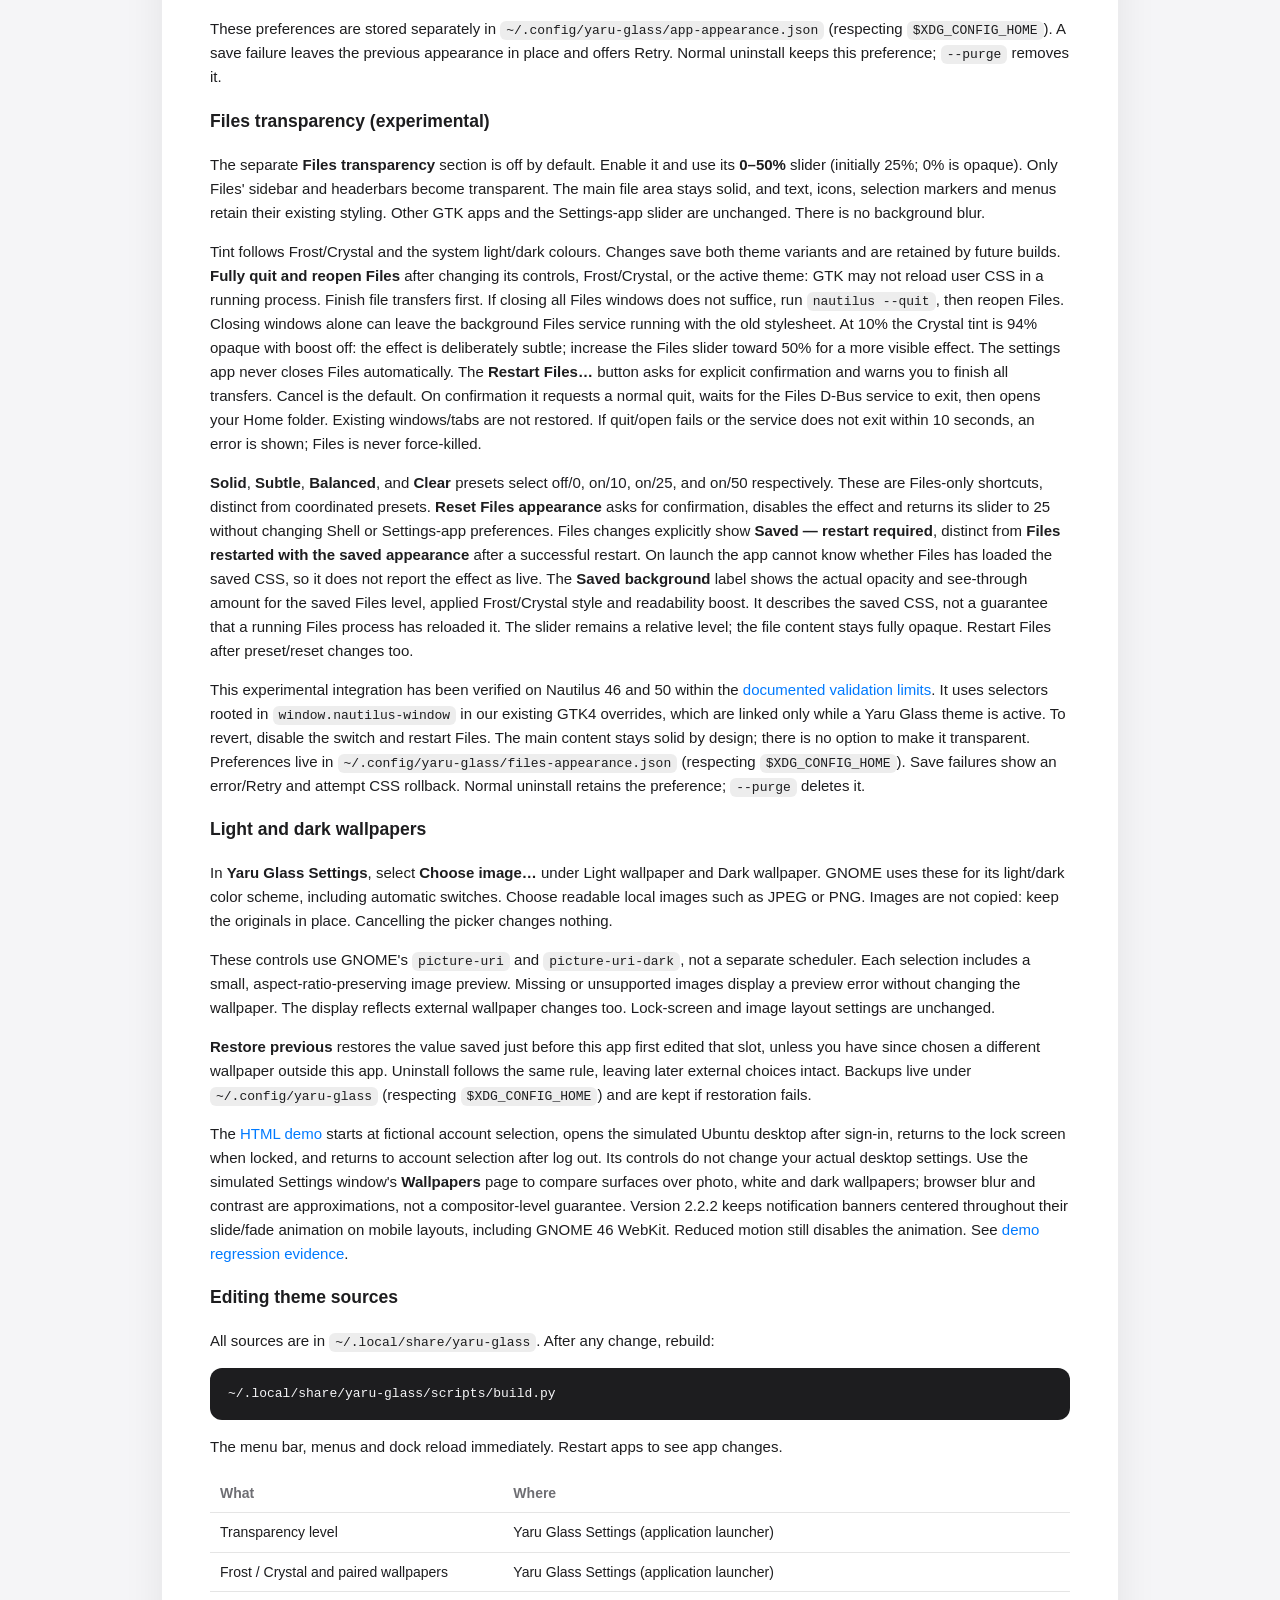
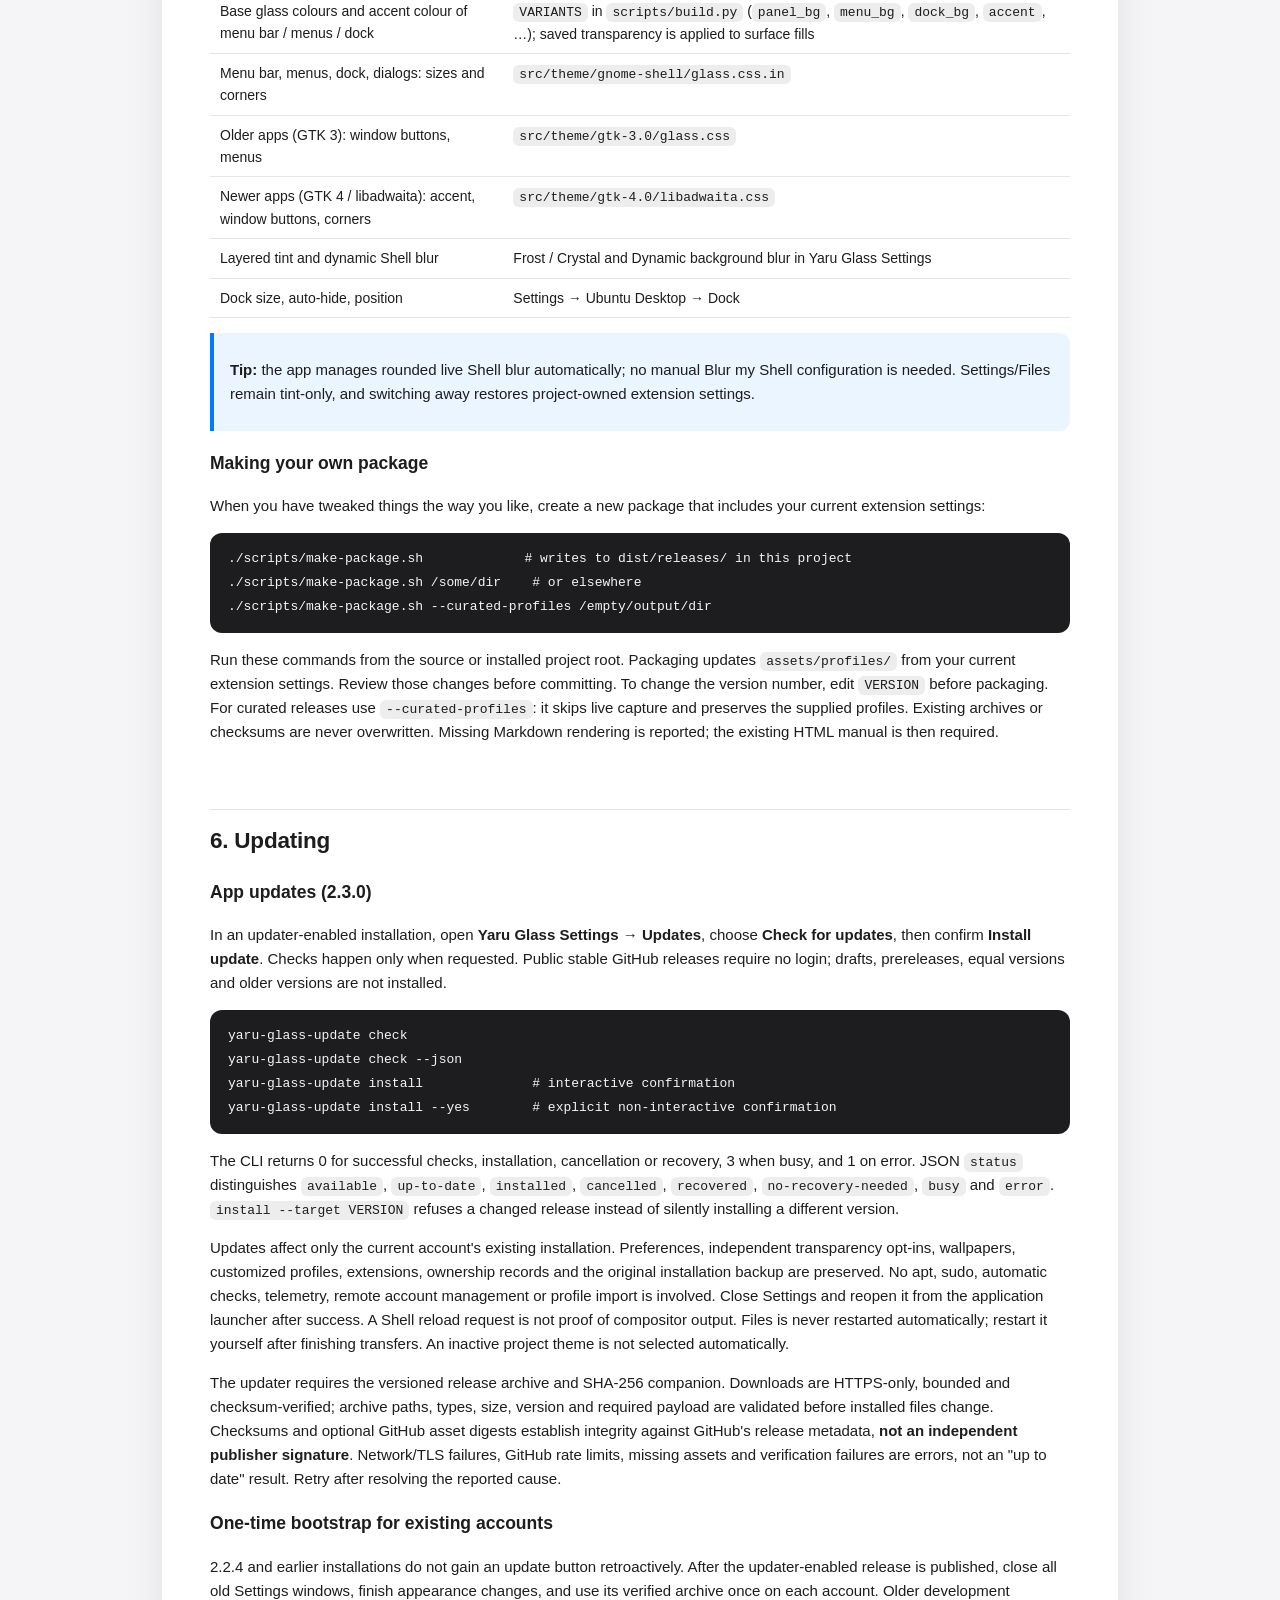
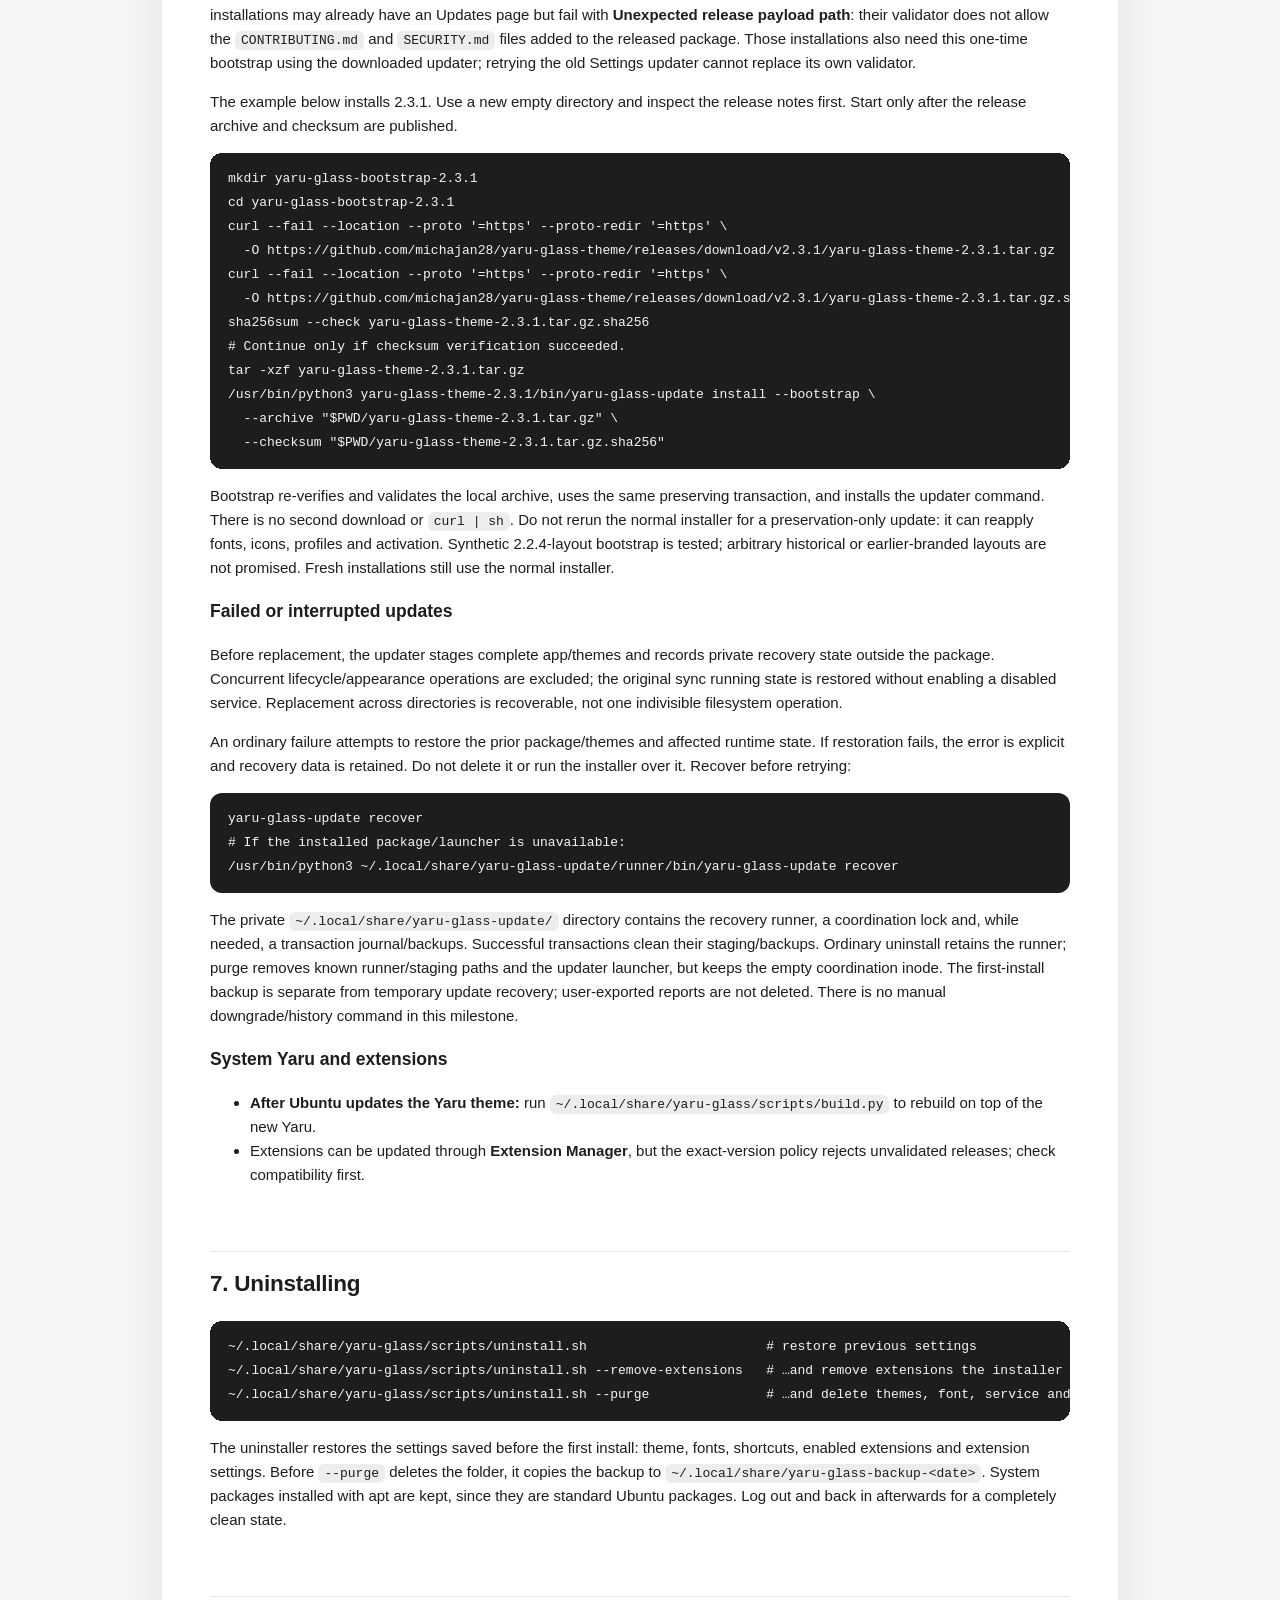
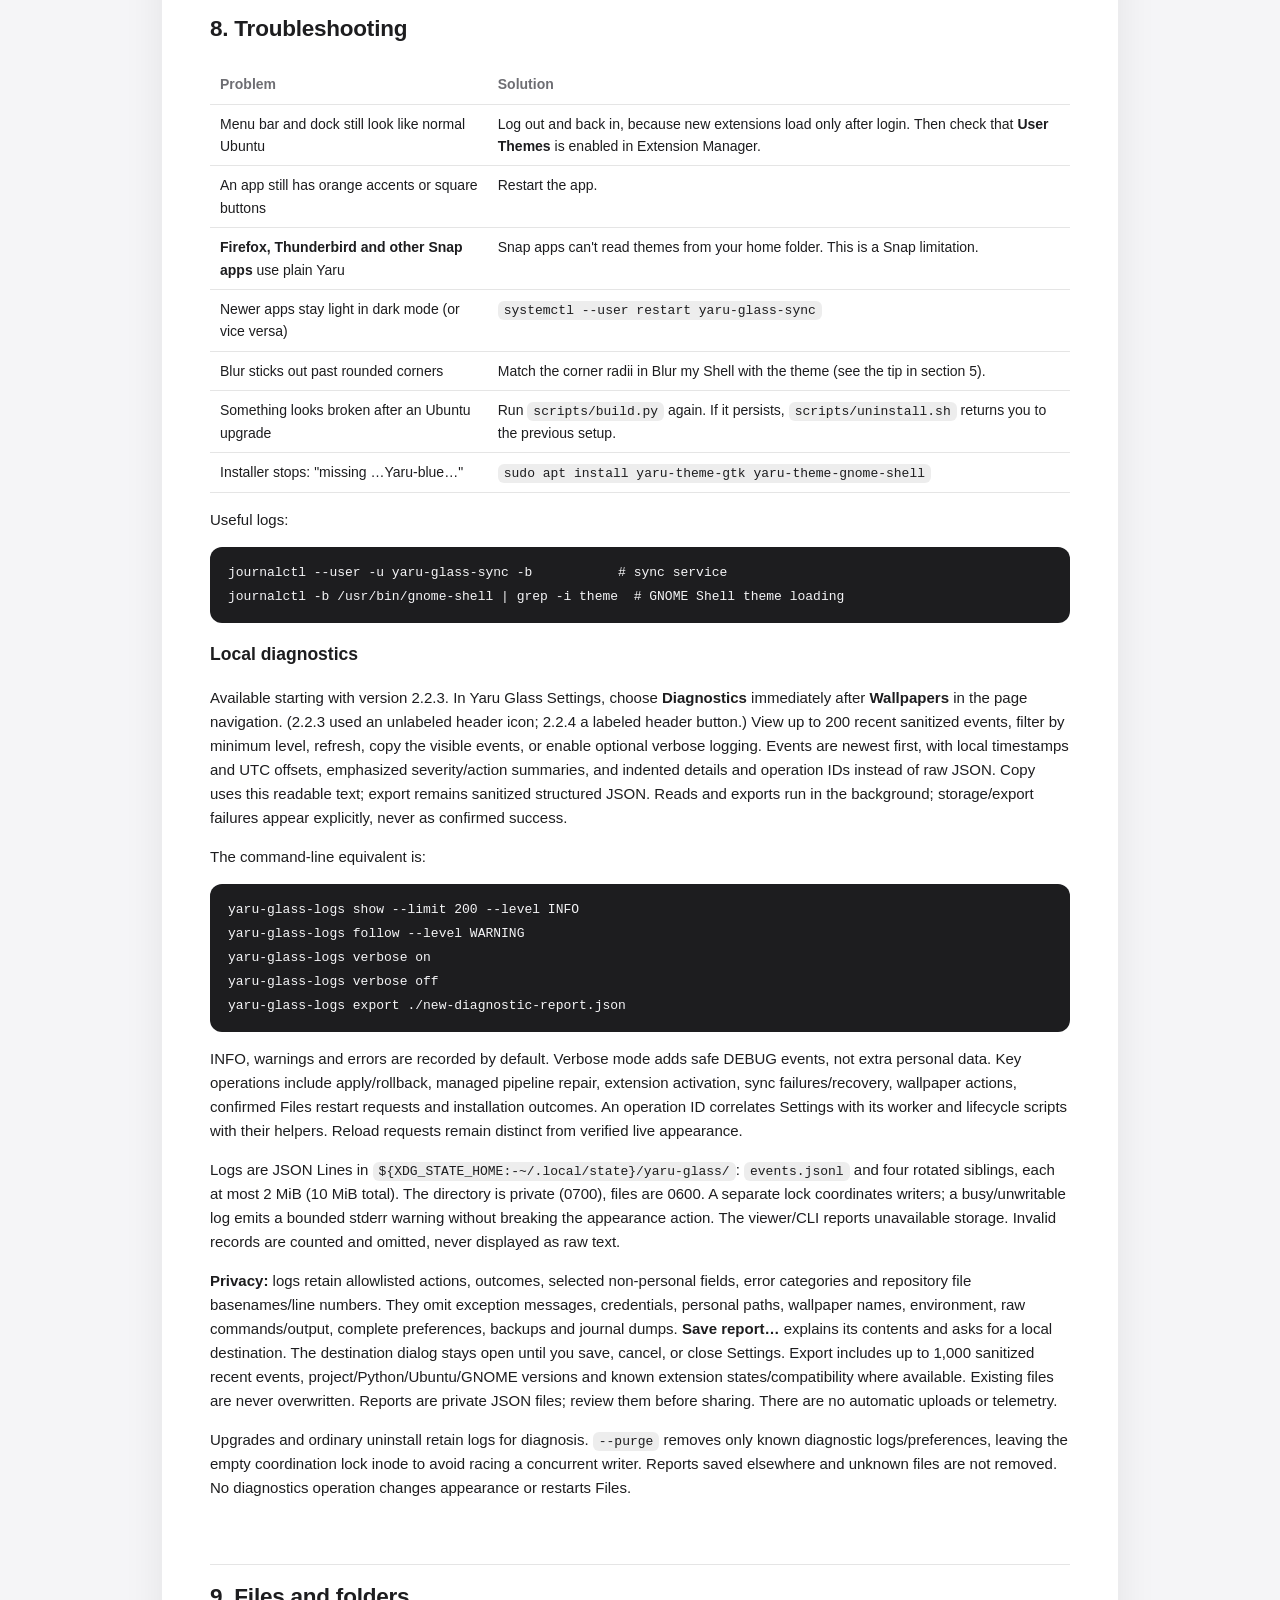
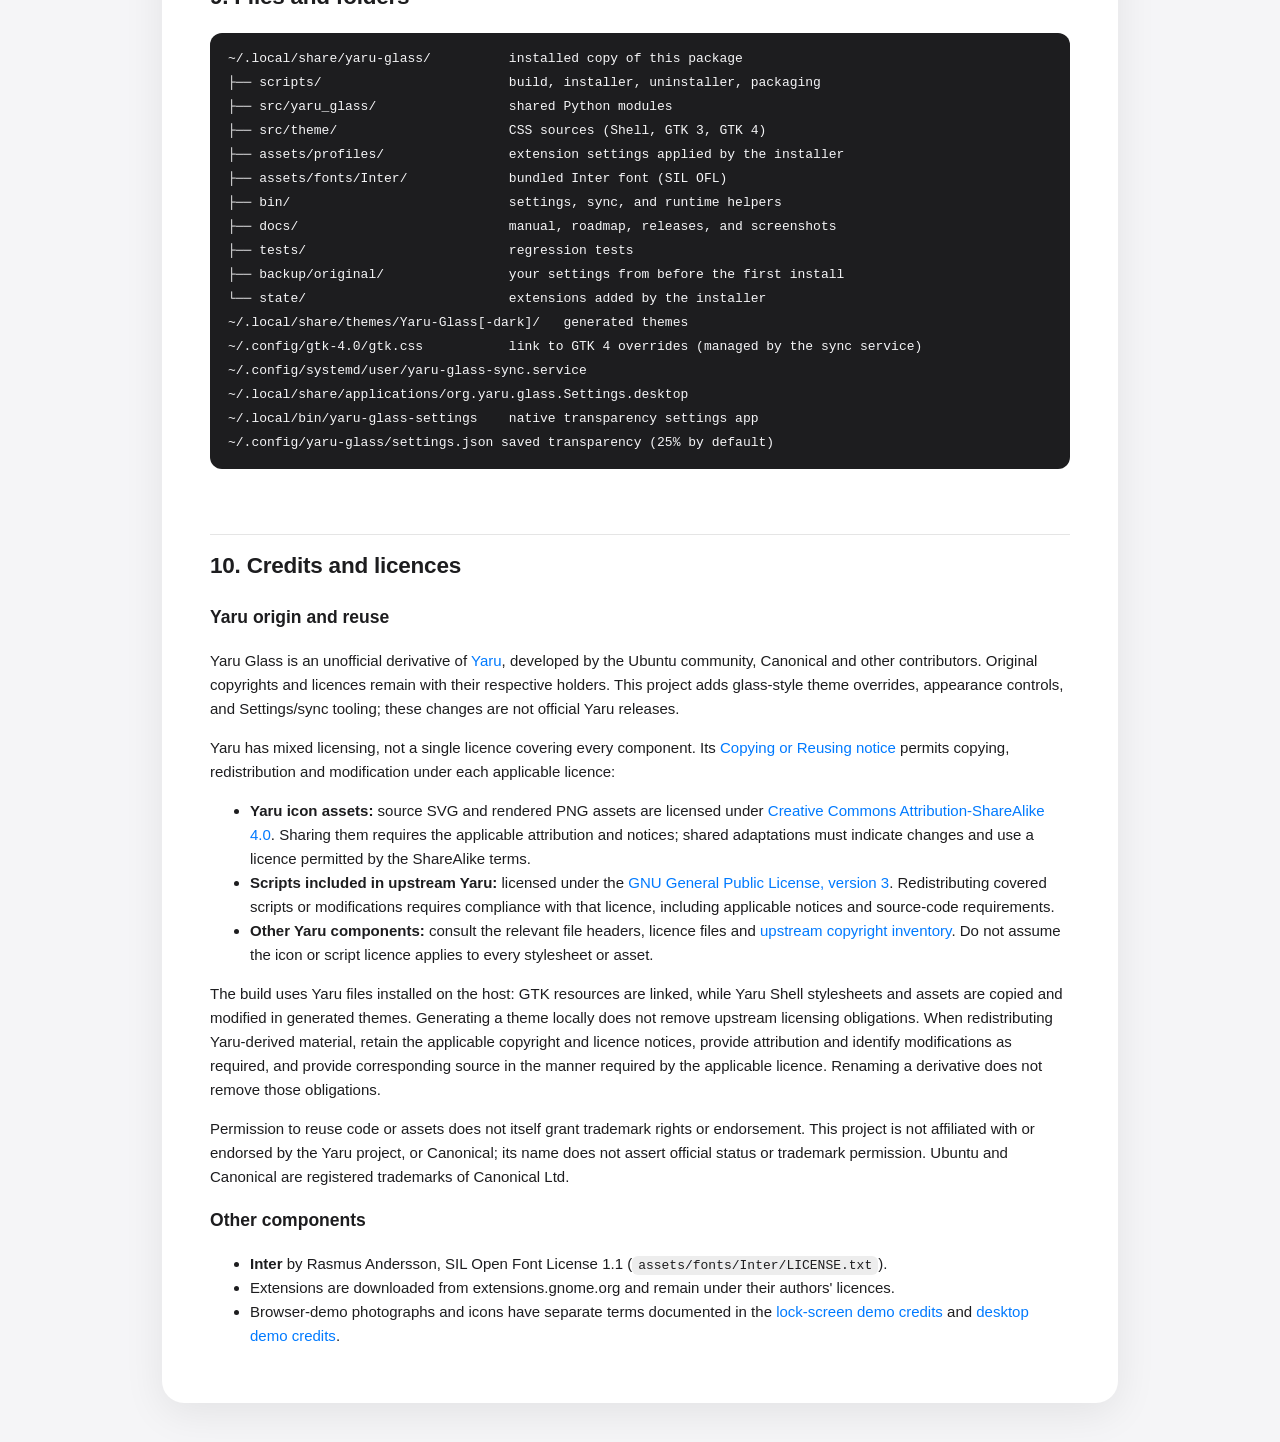
==== commit bf526261: "Fix diagnostic export and prepare 2.3.1 updater recovery Retain native report chooser until response" ====
--- a/docs/MANUAL.html
+++ b/docs/MANUAL.html
@@ -20,7 +20,7 @@
 hr { border: none; }
 </style></head>
 <body><main><h1 id="yaru-glass-user-manual">Yaru Glass — User Manual</h1>
-<p>Version 2.3.0 · for Ubuntu 24.04 LTS (GNOME Shell 46) and Ubuntu 26.04 LTS (GNOME Shell 50)</p>
+<p>Version 2.3.1 · for Ubuntu 24.04 LTS (GNOME Shell 46) and Ubuntu 26.04 LTS (GNOME Shell 50)</p>
 <p>Yaru Glass is a pair of desktop themes for Ubuntu, <strong>Yaru-Glass</strong> (light) and
 <strong>Yaru-Glass-dark</strong> (dark). Both are built on top of Ubuntu's own Yaru theme with
 translucent surfaces and coordinated light/dark styling. Ubuntu's Yaru icons and
@@ -643,20 +643,25 @@
 <p>2.2.4 and earlier installations do not gain an update button retroactively.
 After the updater-enabled release is published, close all old Settings windows,
 finish appearance changes, and use its verified archive once on each account.
-The example below installs 2.3.0. Use a new empty directory and inspect the
+Older development installations may already have an Updates page but fail with
+<strong>Unexpected release payload path</strong>: their validator does not allow the
+<code>CONTRIBUTING.md</code> and <code>SECURITY.md</code> files added to the released package. Those
+installations also need this one-time bootstrap using the downloaded updater;
+retrying the old Settings updater cannot replace its own validator.</p>
+<p>The example below installs 2.3.1. Use a new empty directory and inspect the
 release notes first. Start only after the release archive and checksum are published.</p>
-<pre><code class="language-bash">mkdir yaru-glass-bootstrap-2.3.0
-cd yaru-glass-bootstrap-2.3.0
+<pre><code class="language-bash">mkdir yaru-glass-bootstrap-2.3.1
+cd yaru-glass-bootstrap-2.3.1
 curl --fail --location --proto '=https' --proto-redir '=https' \
-  -O https://github.com/michajan28/yaru-glass-theme/releases/download/v2.3.0/yaru-glass-theme-2.3.0.tar.gz
+  -O https://github.com/michajan28/yaru-glass-theme/releases/download/v2.3.1/yaru-glass-theme-2.3.1.tar.gz
 curl --fail --location --proto '=https' --proto-redir '=https' \
-  -O https://github.com/michajan28/yaru-glass-theme/releases/download/v2.3.0/yaru-glass-theme-2.3.0.tar.gz.sha256
-sha256sum --check yaru-glass-theme-2.3.0.tar.gz.sha256
+  -O https://github.com/michajan28/yaru-glass-theme/releases/download/v2.3.1/yaru-glass-theme-2.3.1.tar.gz.sha256
+sha256sum --check yaru-glass-theme-2.3.1.tar.gz.sha256
 # Continue only if checksum verification succeeded.
-tar -xzf yaru-glass-theme-2.3.0.tar.gz
-/usr/bin/python3 yaru-glass-theme-2.3.0/bin/yaru-glass-update install --bootstrap \
-  --archive &quot;$PWD/yaru-glass-theme-2.3.0.tar.gz&quot; \
-  --checksum &quot;$PWD/yaru-glass-theme-2.3.0.tar.gz.sha256&quot;
+tar -xzf yaru-glass-theme-2.3.1.tar.gz
+/usr/bin/python3 yaru-glass-theme-2.3.1/bin/yaru-glass-update install --bootstrap \
+  --archive &quot;$PWD/yaru-glass-theme-2.3.1.tar.gz&quot; \
+  --checksum &quot;$PWD/yaru-glass-theme-2.3.1.tar.gz.sha256&quot;
 </code></pre>
 <p>Bootstrap re-verifies and validates the local archive, uses the same preserving
 transaction, and installs the updater command. There is no second download or
@@ -781,6 +786,7 @@
 exception messages, credentials, personal paths, wallpaper names, environment,
 raw commands/output, complete preferences, backups and journal dumps.
 <strong>Save report…</strong> explains its contents and asks for a local destination.
+The destination dialog stays open until you save, cancel, or close Settings.
 Export includes up to 1,000 sanitized recent events, project/Python/Ubuntu/GNOME
 versions and known extension states/compatibility where available. Existing files
 are never overwritten. Reports are private JSON files; review them before sharing.
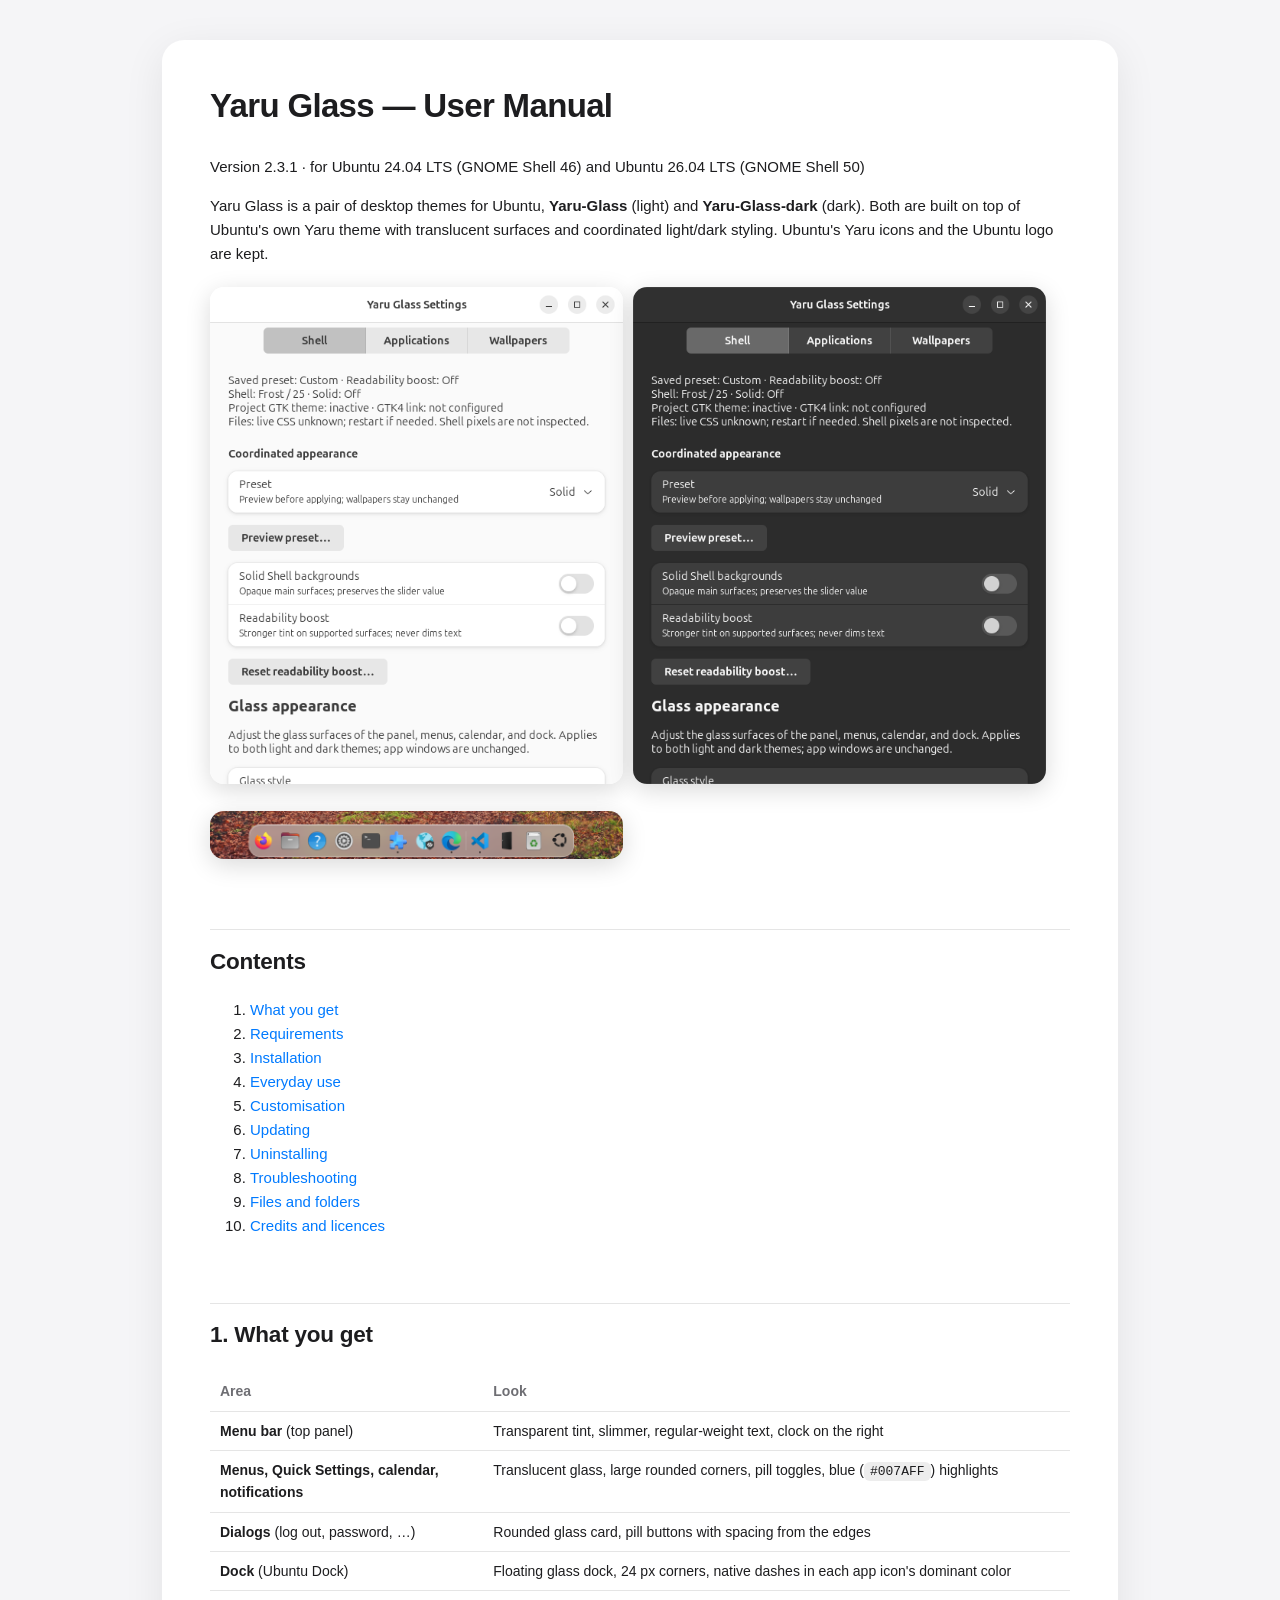
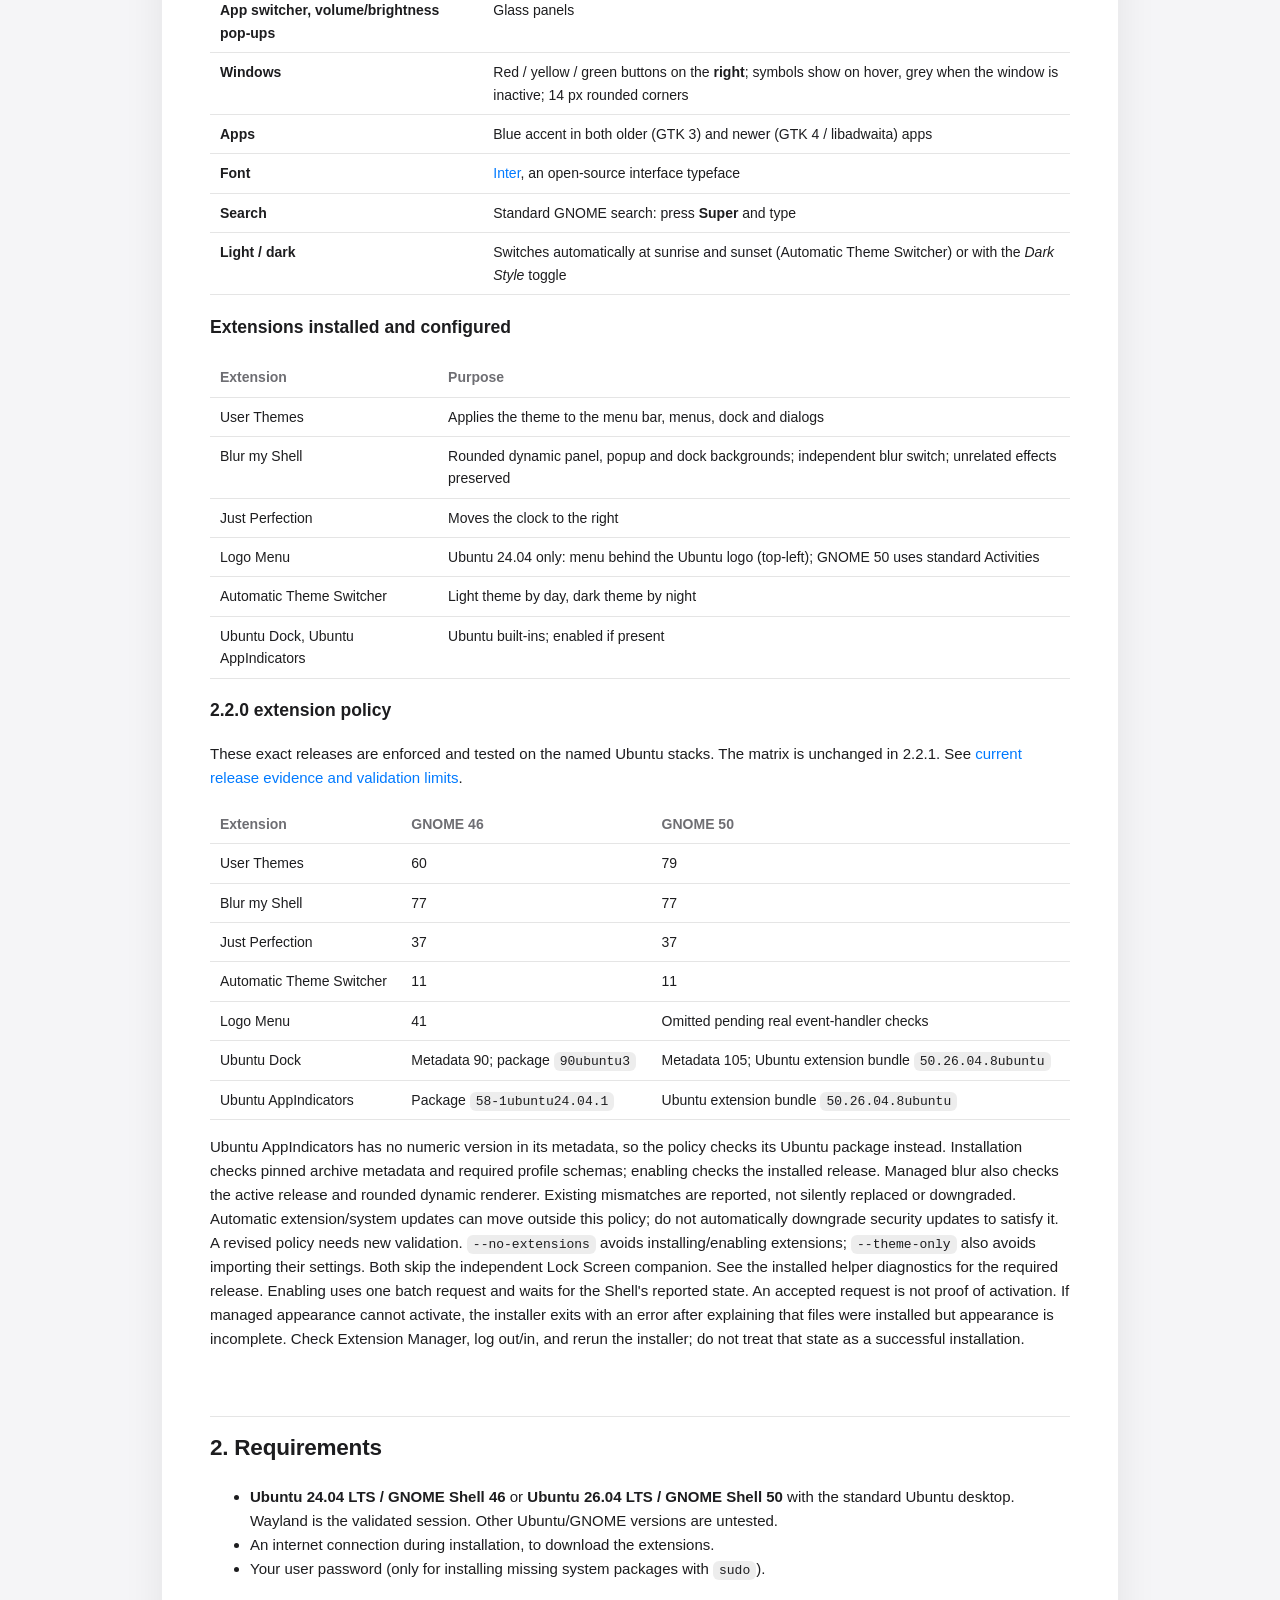
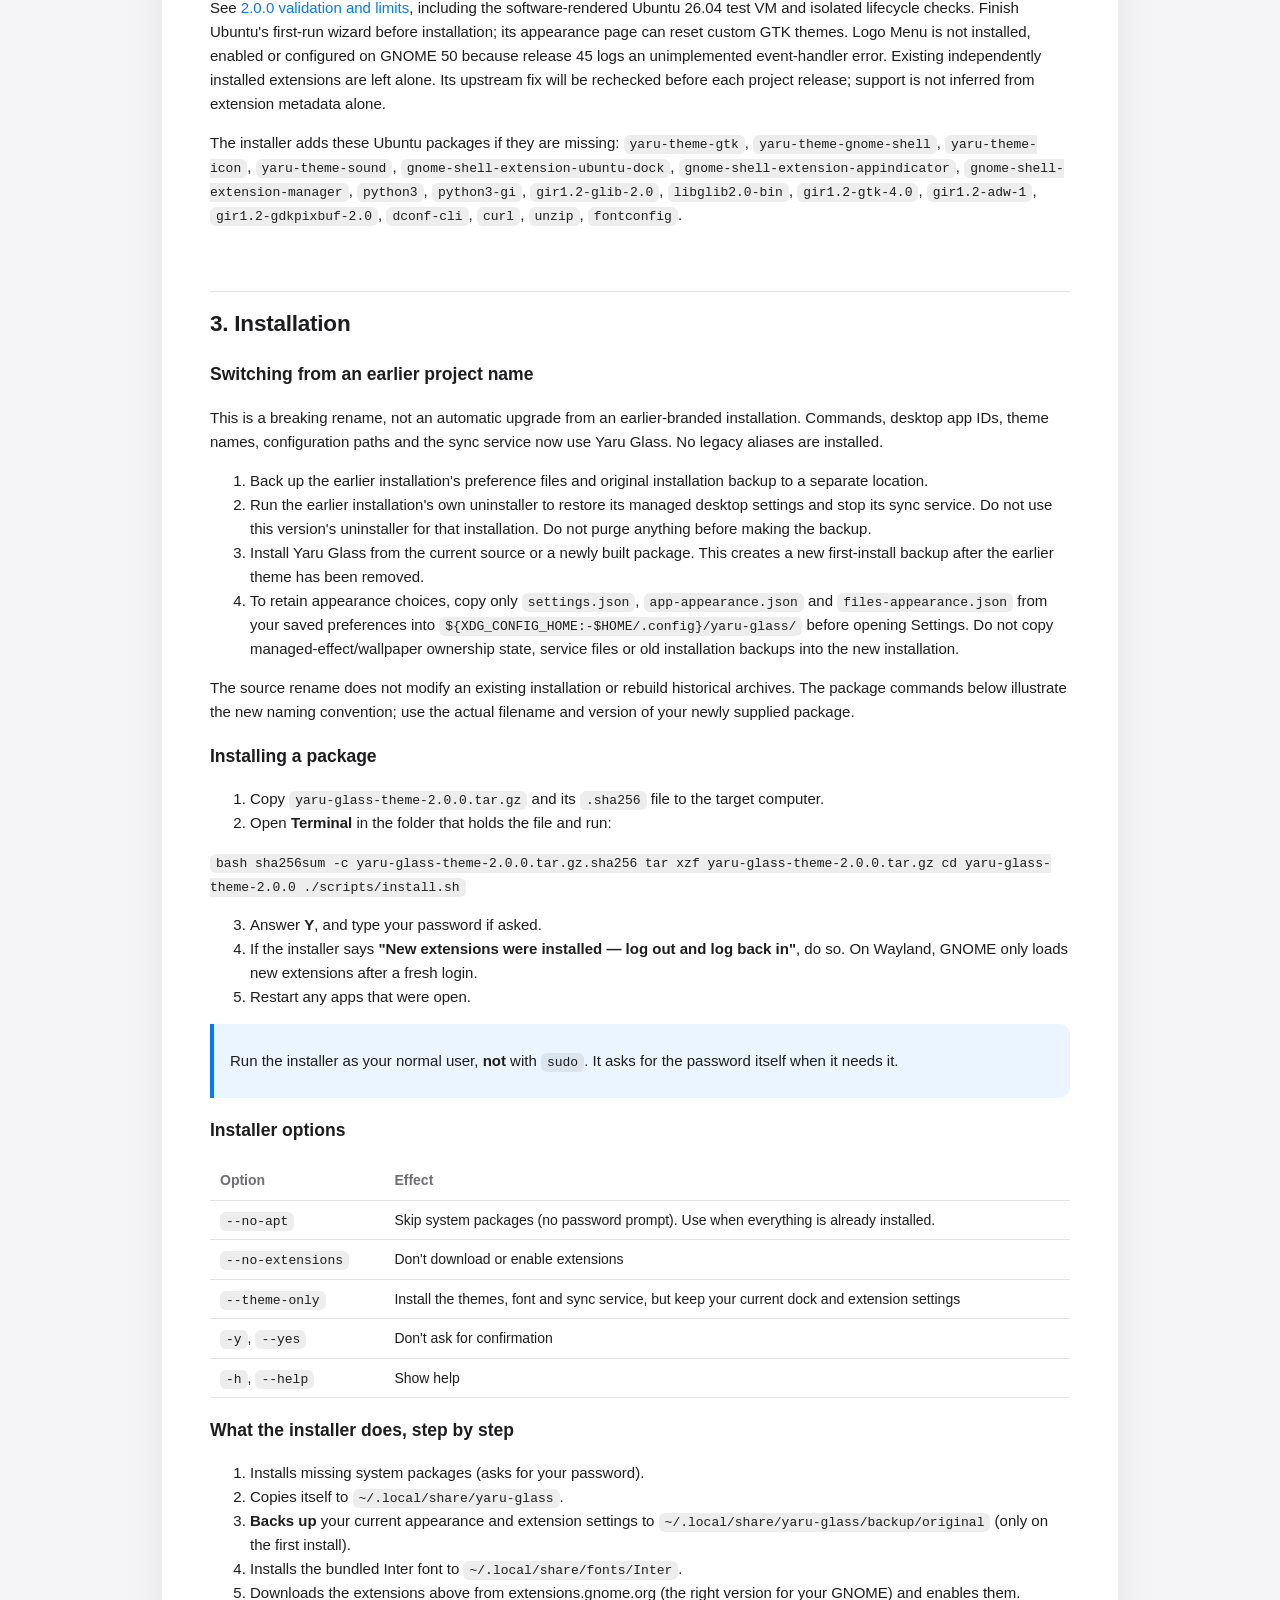
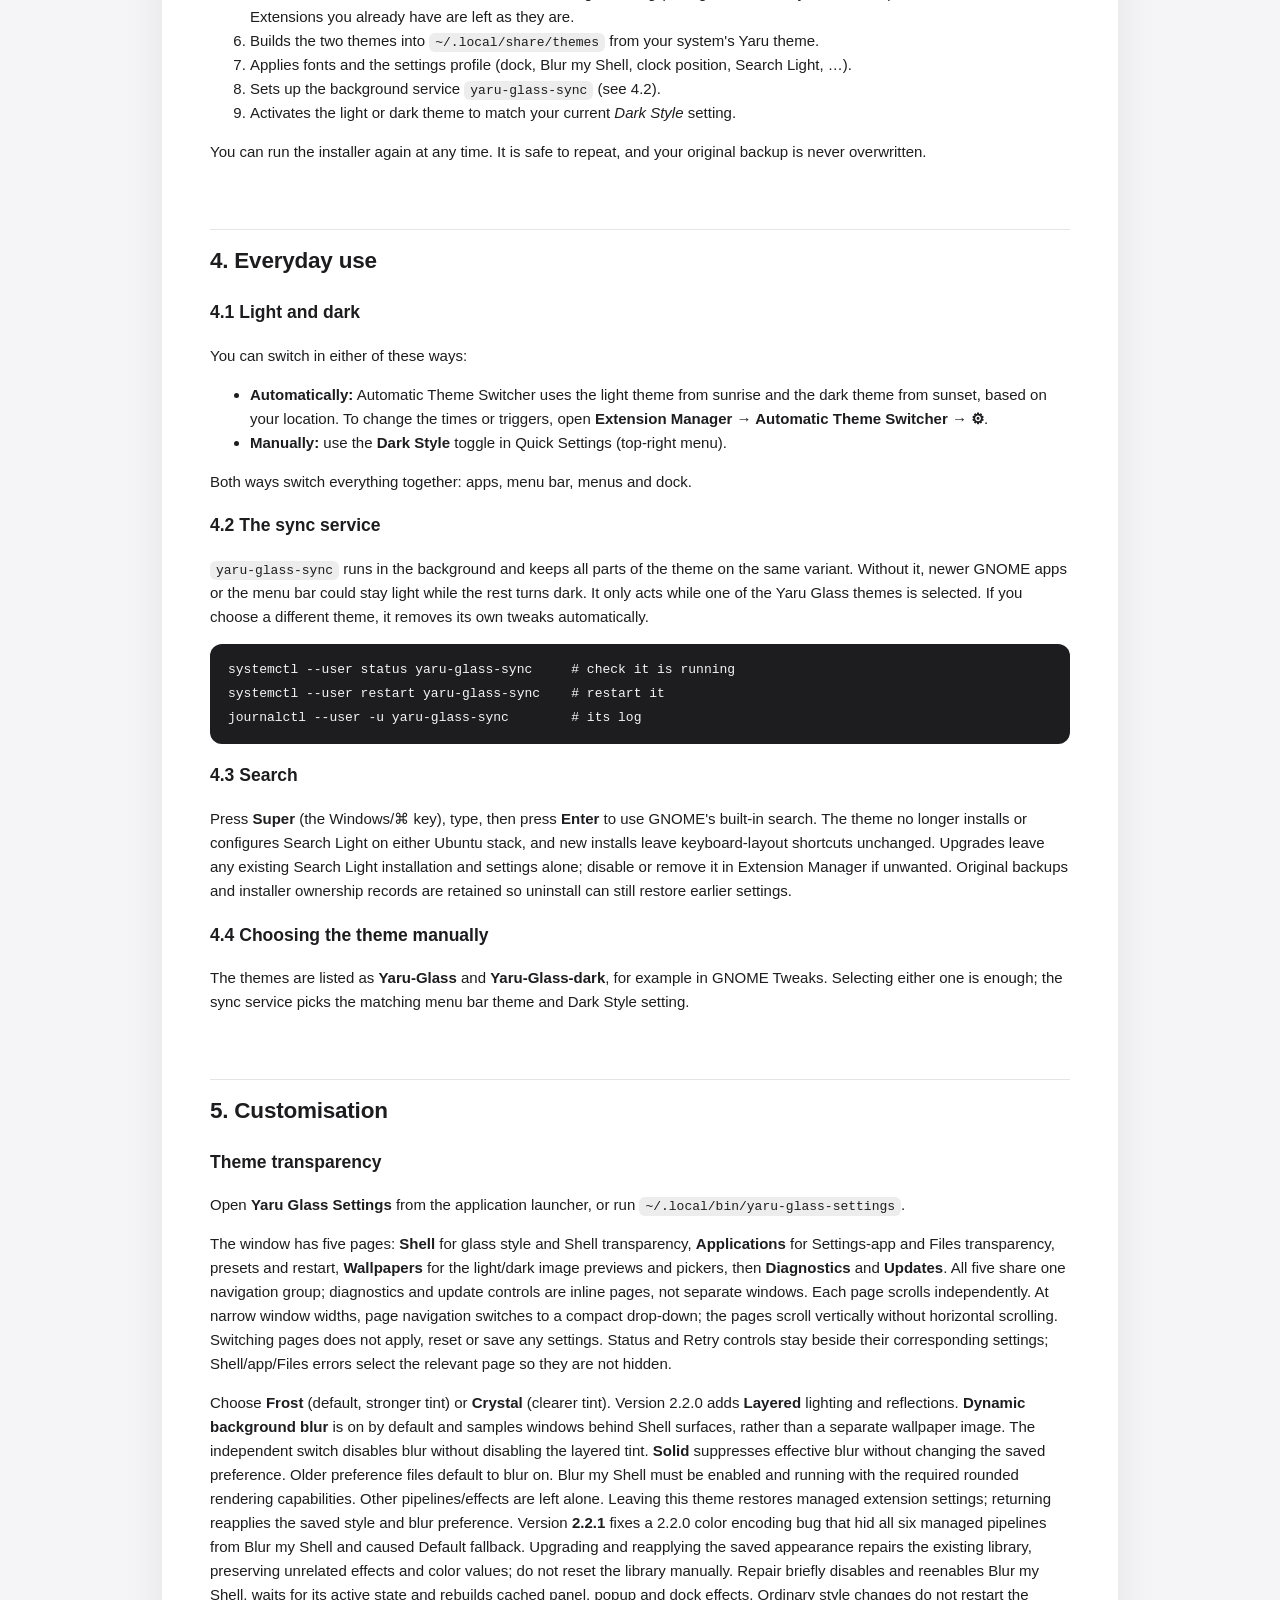
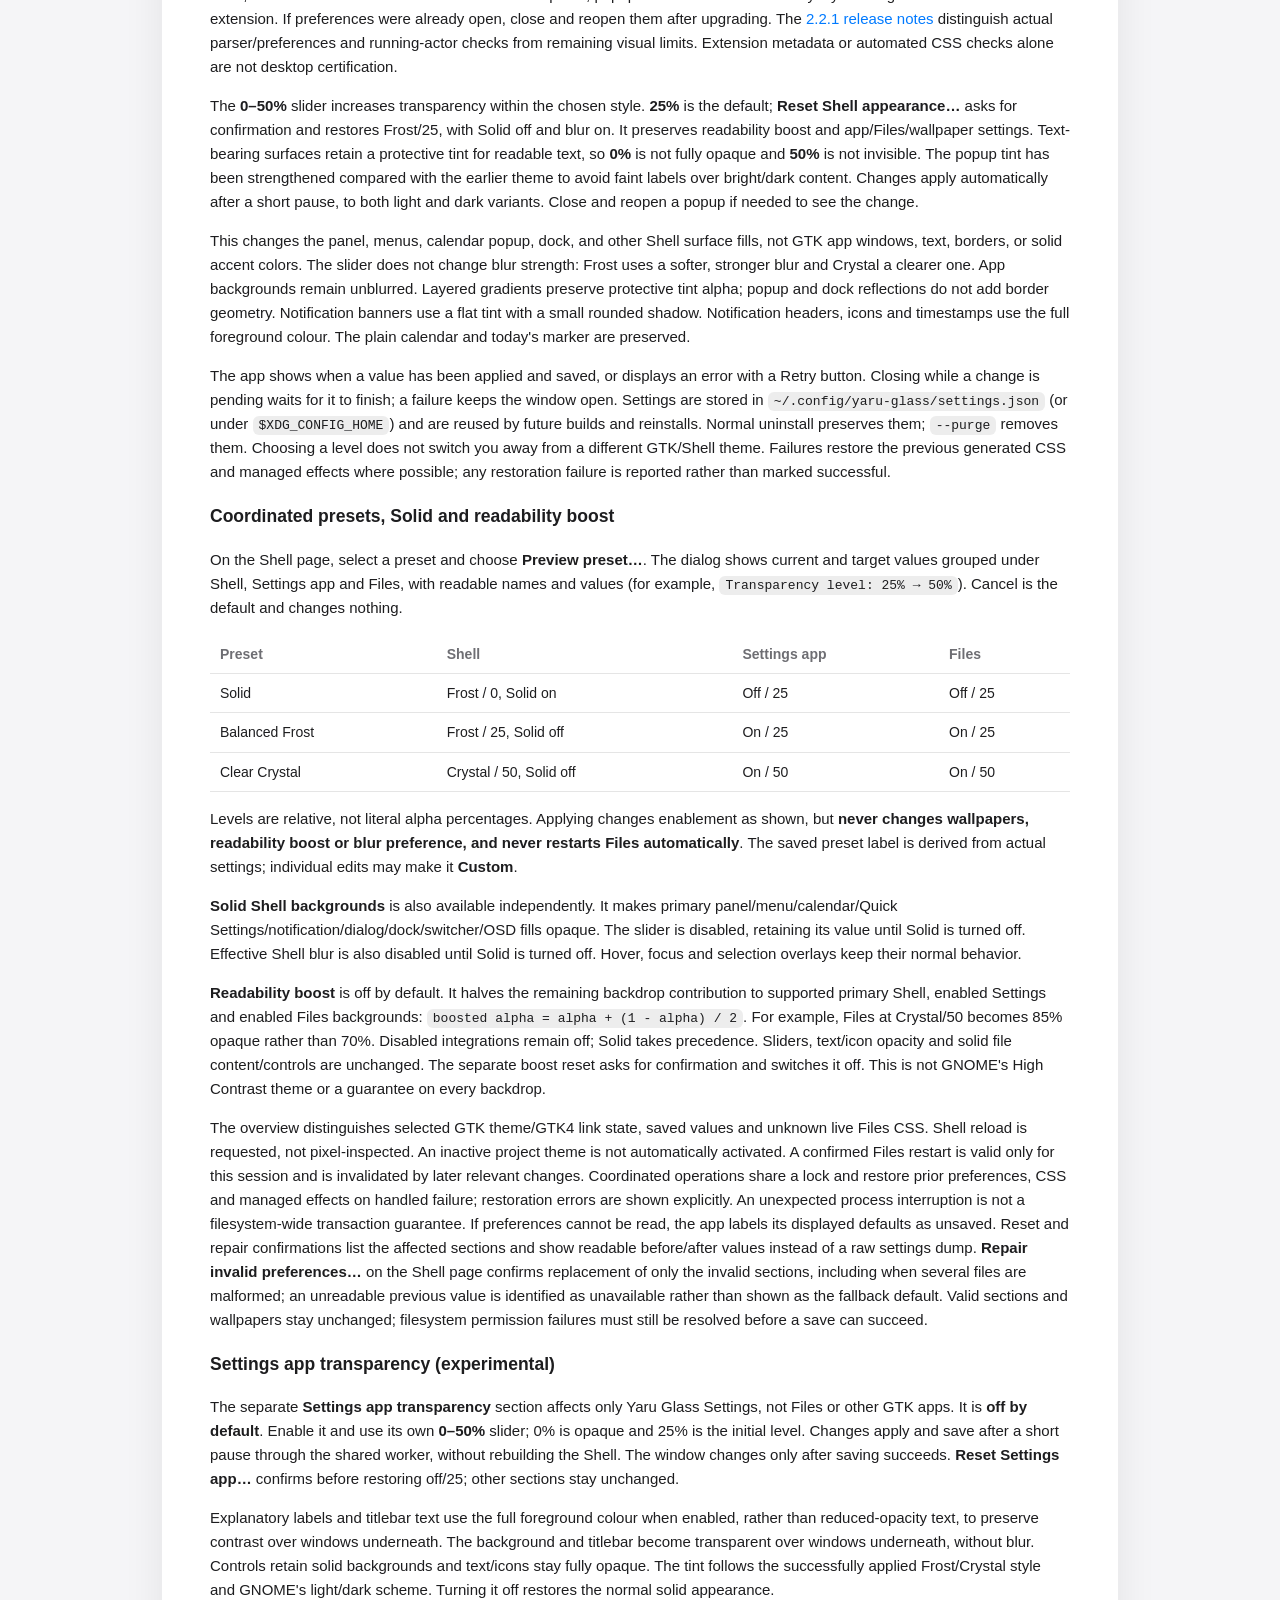
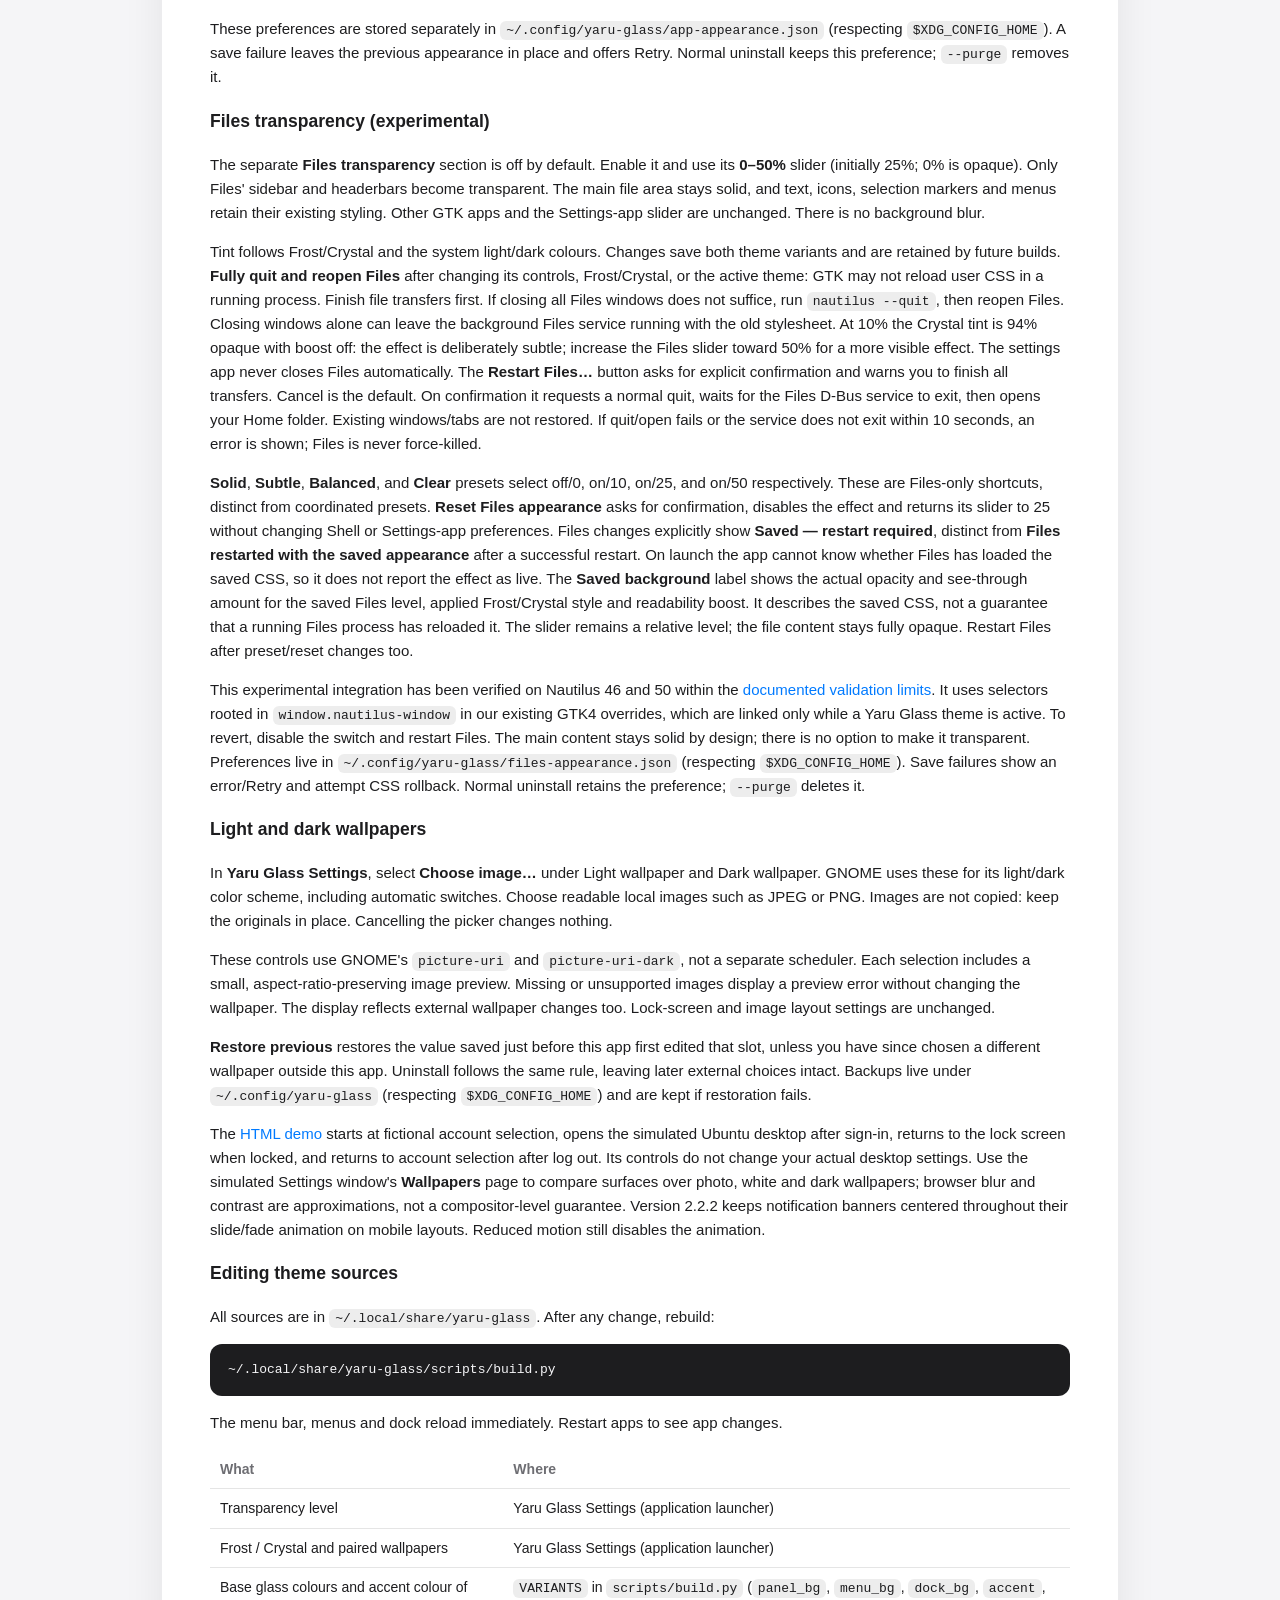
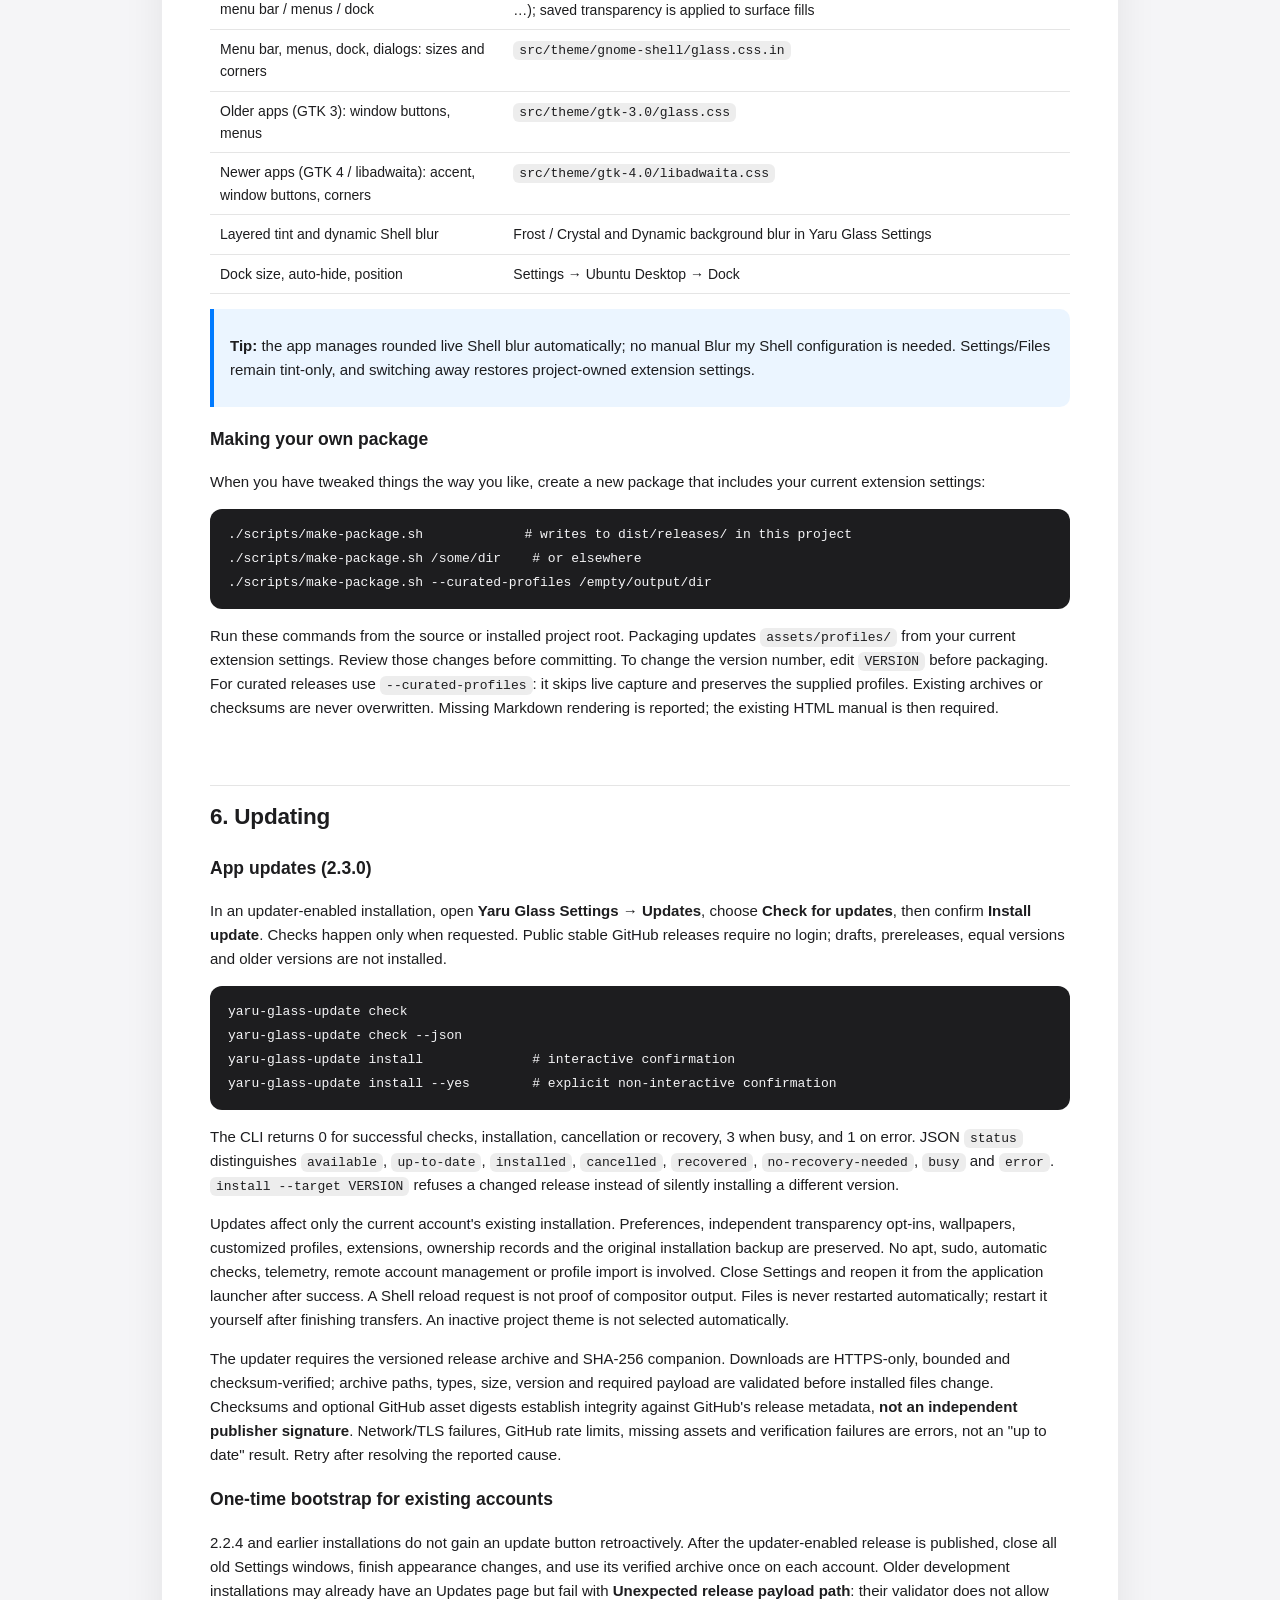
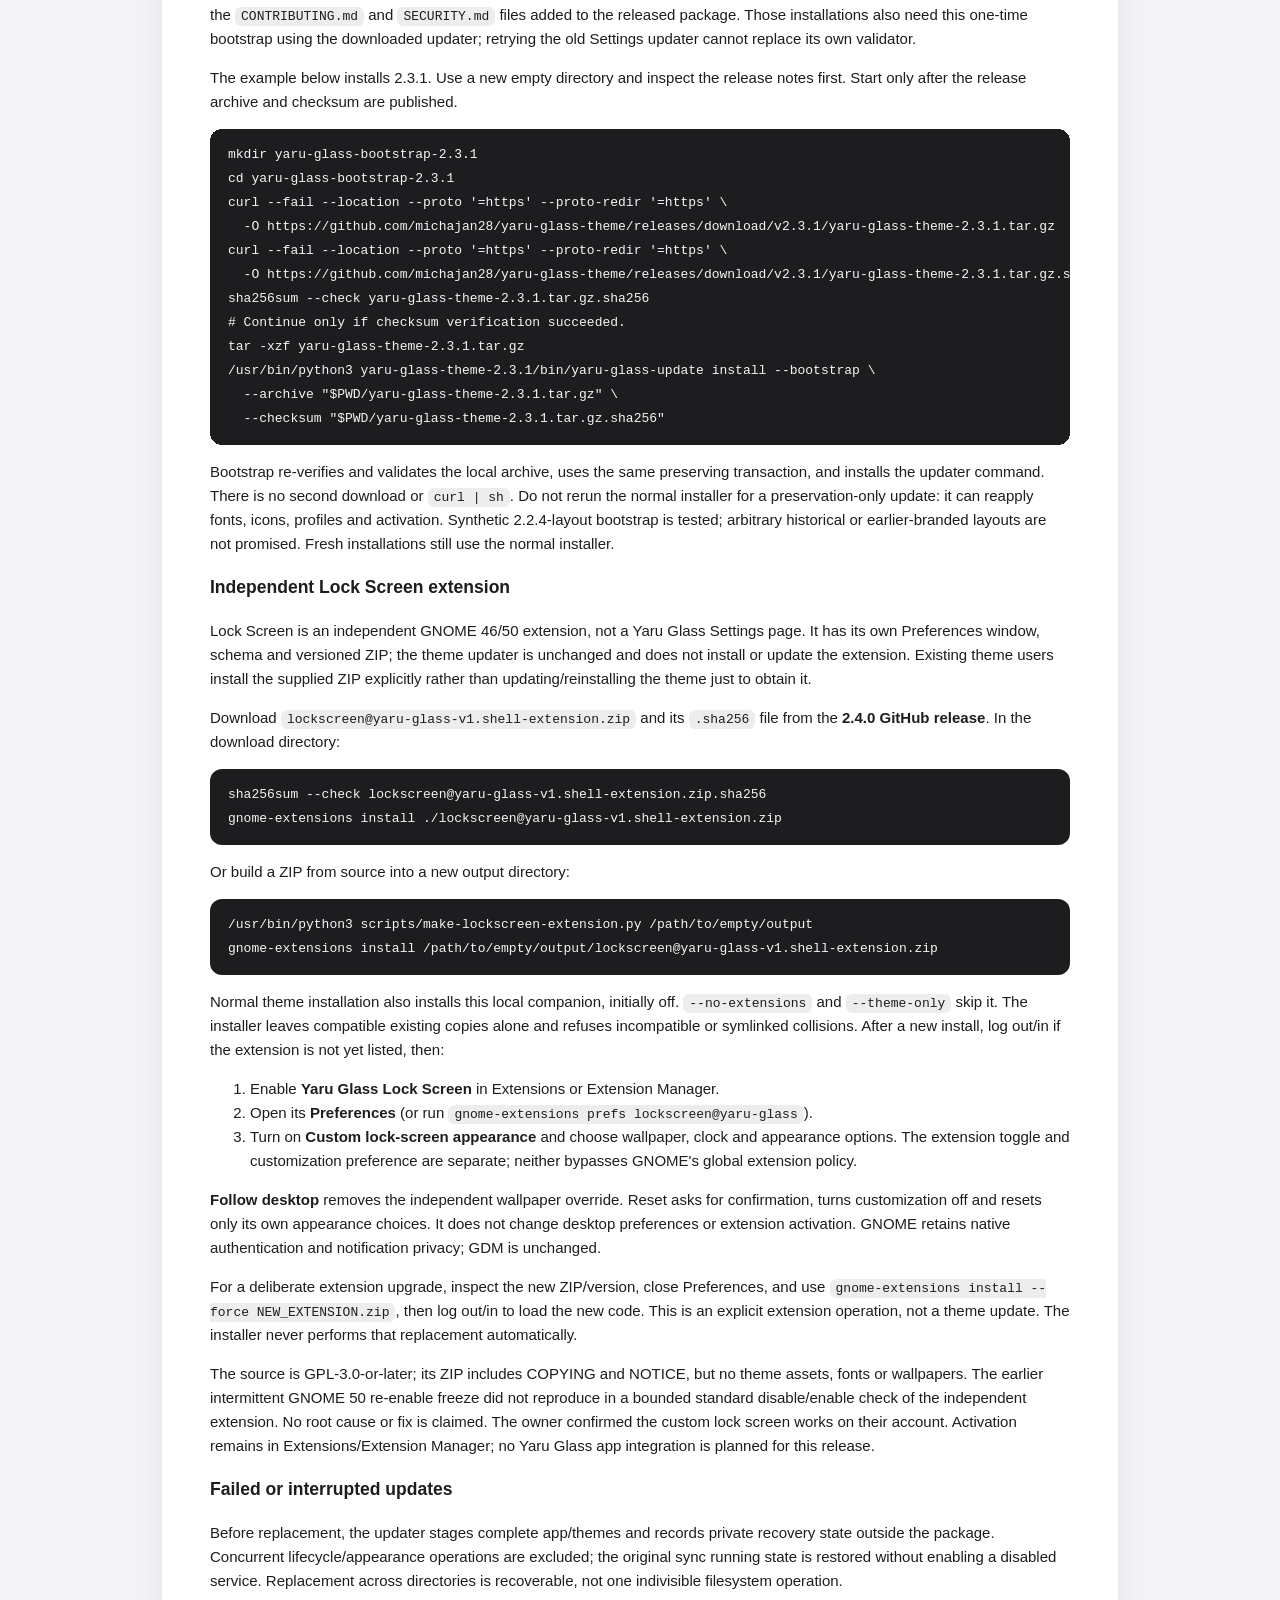
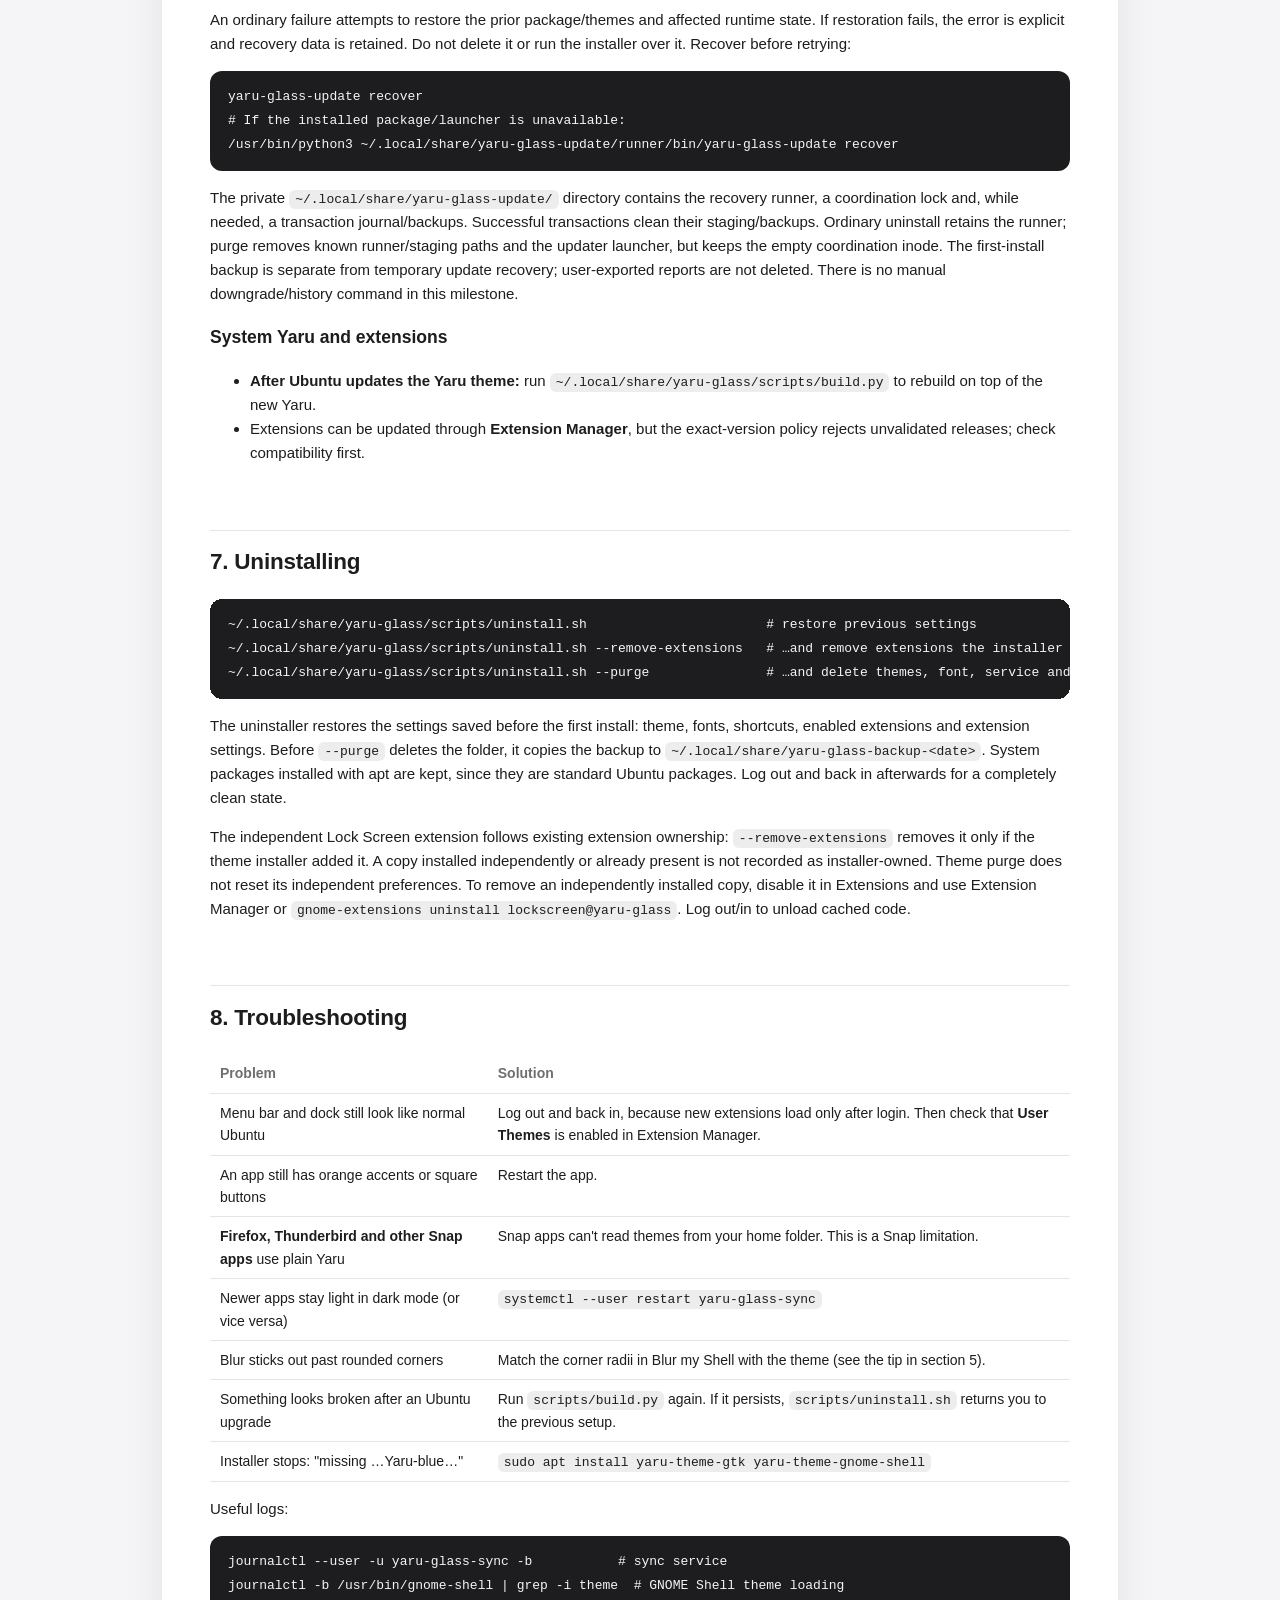
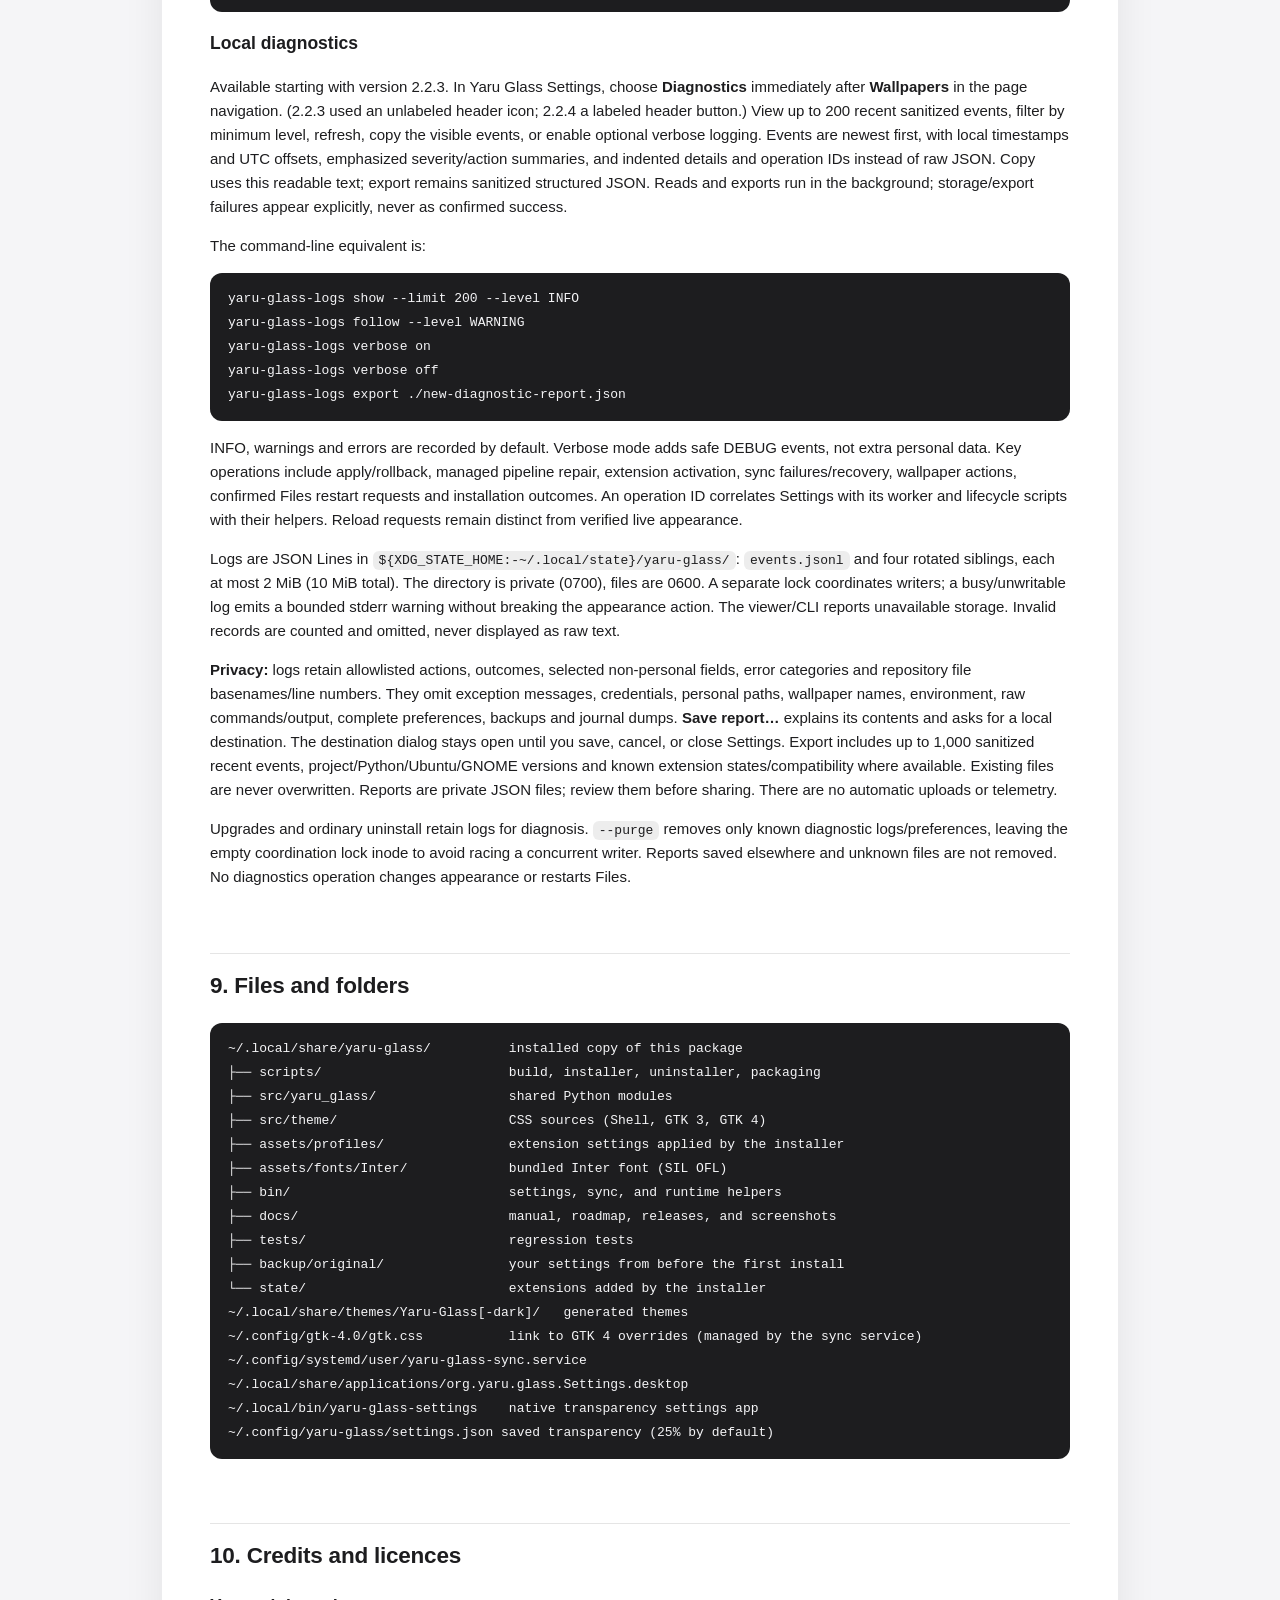
==== commit bcb12102: "Release 2.4.0 with independent native Lock Screen Ship standalone extension Preferences and a separa" ====
--- a/docs/MANUAL.html
+++ b/docs/MANUAL.html
@@ -185,8 +185,9 @@
 are reported, not silently replaced or downgraded. Automatic extension/system
 updates can move outside this policy; do not automatically downgrade security
 updates to satisfy it. A revised policy needs new validation.
-<code>--no-extensions</code> avoids downloading/enabling extensions; <code>--theme-only</code> avoids
-extension changes. See the installed helper diagnostics for the required release.
+<code>--no-extensions</code> avoids installing/enabling extensions; <code>--theme-only</code> also
+avoids importing their settings. Both skip the independent Lock Screen companion.
+See the installed helper diagnostics for the required release.
 Enabling uses one batch request and waits for the Shell's reported state.
 An accepted request is not proof of activation. If managed appearance cannot
 activate, the installer exits with an error after explaining that files were
@@ -540,8 +541,7 @@
 <strong>Wallpapers</strong> page to compare surfaces over photo, white and dark wallpapers;
 browser blur and contrast are approximations, not a compositor-level guarantee.
 Version 2.2.2 keeps notification banners centered throughout their slide/fade
-animation on mobile layouts, including GNOME 46 WebKit. Reduced motion still
-disables the animation. See <a href="RELEASE-2.2.2.md">demo regression evidence</a>.</p>
+animation on mobile layouts. Reduced motion still disables the animation.</p>
 <h3 id="editing-theme-sources">Editing theme sources</h3>
 <p>All sources are in <code>~/.local/share/yaru-glass</code>. After any change, rebuild:</p>
 <pre><code class="language-bash">~/.local/share/yaru-glass/scripts/build.py
@@ -669,6 +669,46 @@
 it can reapply fonts, icons, profiles and activation. Synthetic 2.2.4-layout
 bootstrap is tested; arbitrary historical or earlier-branded layouts are not
 promised. Fresh installations still use the normal installer.</p>
+<h3 id="independent-lock-screen-extension">Independent Lock Screen extension</h3>
+<p>Lock Screen is an independent GNOME 46/50 extension, not a Yaru Glass Settings
+page. It has its own Preferences window, schema and versioned ZIP; the theme
+updater is unchanged and does not install or update the extension. Existing
+theme users install the supplied ZIP explicitly rather than updating/reinstalling
+the theme just to obtain it.</p>
+<p>Download <code>lockscreen@yaru-glass-v1.shell-extension.zip</code> and its <code>.sha256</code> file
+from the <strong>2.4.0 GitHub release</strong>. In the download directory:</p>
+<pre><code class="language-bash">sha256sum --check lockscreen@yaru-glass-v1.shell-extension.zip.sha256
+gnome-extensions install ./lockscreen@yaru-glass-v1.shell-extension.zip
+</code></pre>
+<p>Or build a ZIP from source into a new output directory:</p>
+<pre><code class="language-bash">/usr/bin/python3 scripts/make-lockscreen-extension.py /path/to/empty/output
+gnome-extensions install /path/to/empty/output/lockscreen@yaru-glass-v1.shell-extension.zip
+</code></pre>
+<p>Normal theme installation also installs this local companion, initially off.
+<code>--no-extensions</code> and <code>--theme-only</code> skip it. The installer leaves compatible
+existing copies alone and refuses incompatible or symlinked collisions.
+After a new install, log out/in if the extension is not yet listed, then:</p>
+<ol>
+<li>Enable <strong>Yaru Glass Lock Screen</strong> in Extensions or Extension Manager.</li>
+<li>Open its <strong>Preferences</strong> (or run <code>gnome-extensions prefs lockscreen@yaru-glass</code>).</li>
+<li>Turn on <strong>Custom lock-screen appearance</strong> and choose wallpaper, clock and
+   appearance options. The extension toggle and customization preference are
+   separate; neither bypasses GNOME's global extension policy.</li>
+</ol>
+<p><strong>Follow desktop</strong> removes the independent wallpaper override. Reset asks for
+confirmation, turns customization off and resets only its own appearance
+choices. It does not change desktop preferences or extension activation.
+GNOME retains native authentication and notification privacy; GDM is unchanged.</p>
+<p>For a deliberate extension upgrade, inspect the new ZIP/version, close Preferences,
+and use <code>gnome-extensions install --force NEW_EXTENSION.zip</code>, then log out/in to
+load the new code. This is an explicit extension operation, not a theme update.
+The installer never performs that replacement automatically.</p>
+<p>The source is GPL-3.0-or-later; its ZIP includes COPYING and NOTICE, but no theme
+assets, fonts or wallpapers. The earlier intermittent GNOME 50 re-enable freeze
+did not reproduce in a bounded standard disable/enable check of the independent
+extension. No root cause or fix is claimed. The owner confirmed the custom lock
+screen works on their account. Activation remains in Extensions/Extension Manager;
+no Yaru Glass app integration is planned for this release.</p>
 <h3 id="failed-or-interrupted-updates">Failed or interrupted updates</h3>
 <p>Before replacement, the updater stages complete app/themes and records private
 recovery state outside the package. Concurrent lifecycle/appearance operations
@@ -707,6 +747,12 @@
 folder, it copies the backup to <code>~/.local/share/yaru-glass-backup-&lt;date&gt;</code>.
 System packages installed with apt are kept, since they are standard Ubuntu packages.
 Log out and back in afterwards for a completely clean state.</p>
+<p>The independent Lock Screen extension follows existing extension ownership:
+<code>--remove-extensions</code> removes it only if the theme installer added it. A copy
+installed independently or already present is not recorded as installer-owned.
+Theme purge does not reset its independent preferences. To remove an independently
+installed copy, disable it in Extensions and use Extension Manager or
+<code>gnome-extensions uninstall lockscreen@yaru-glass</code>. Log out/in to unload cached code.</p>
 <hr />
 <h2 id="8-troubleshooting">8. Troubleshooting</h2>
 <table>
